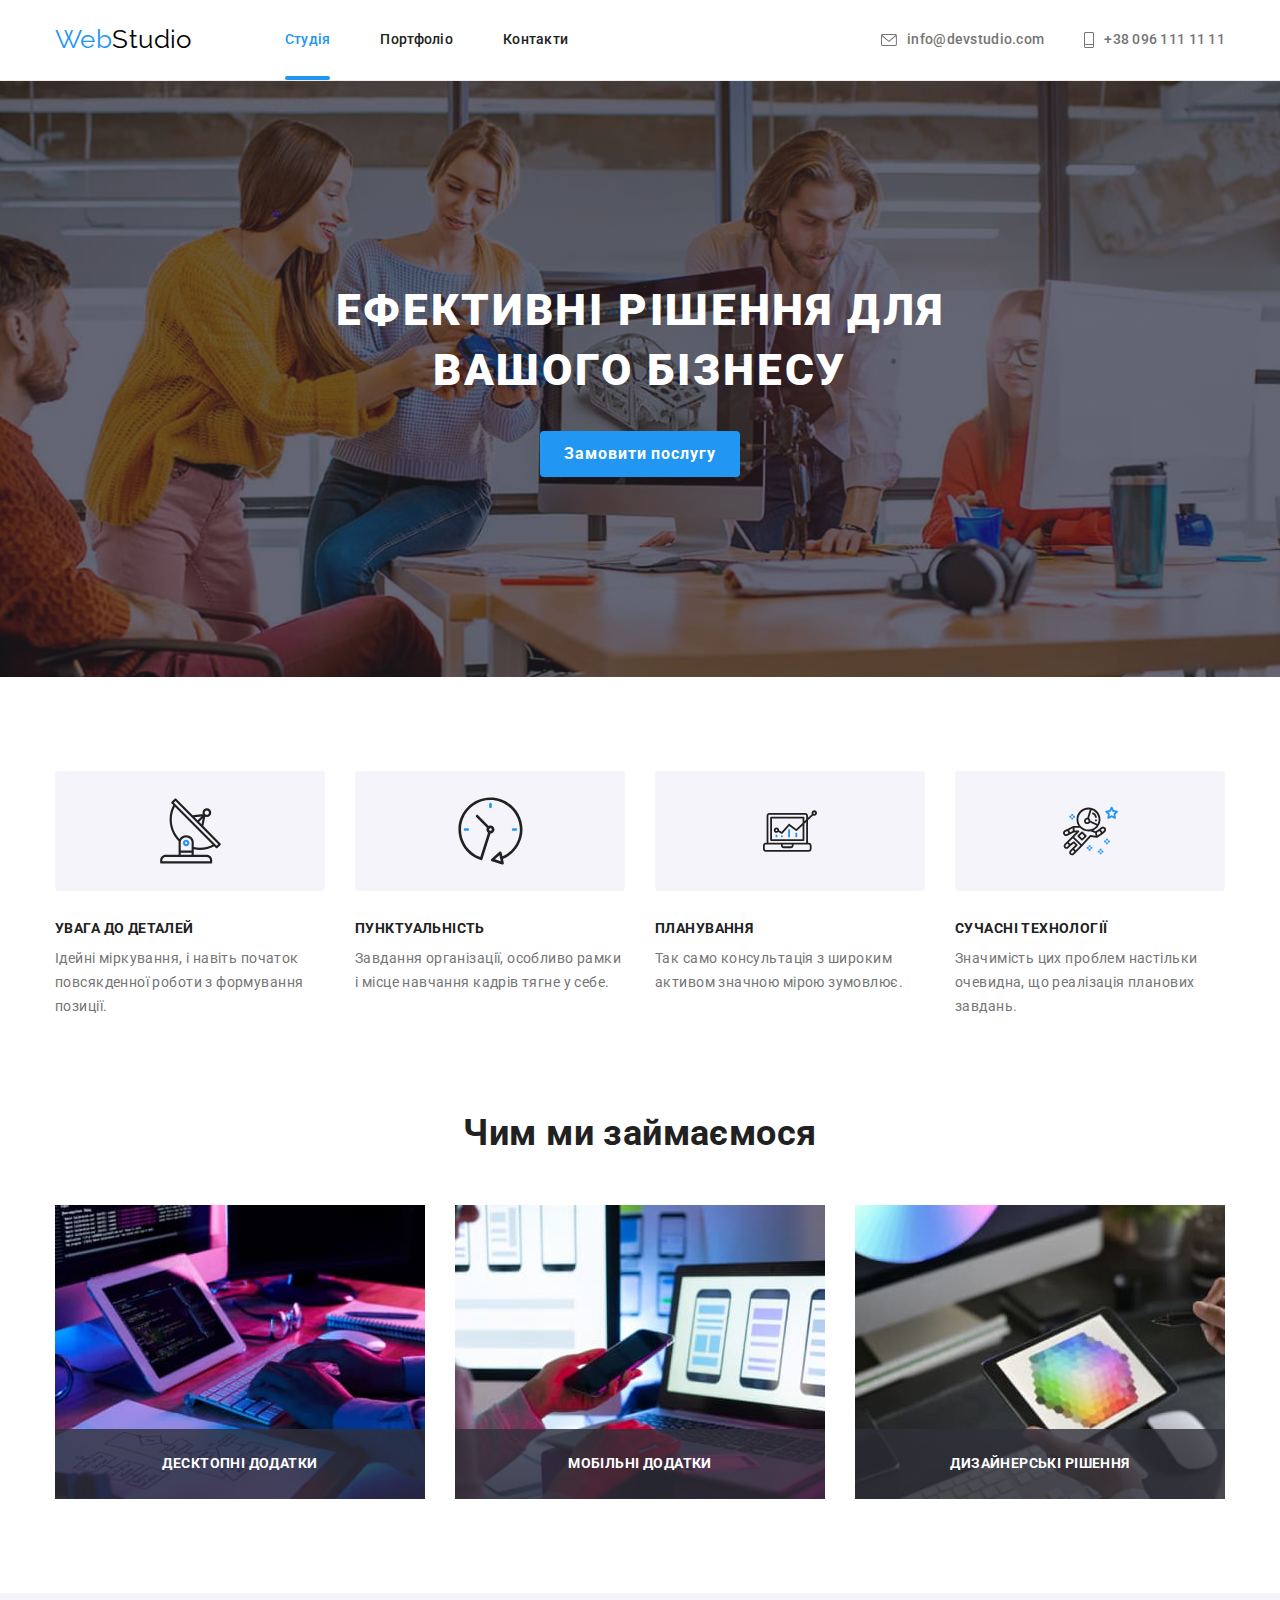
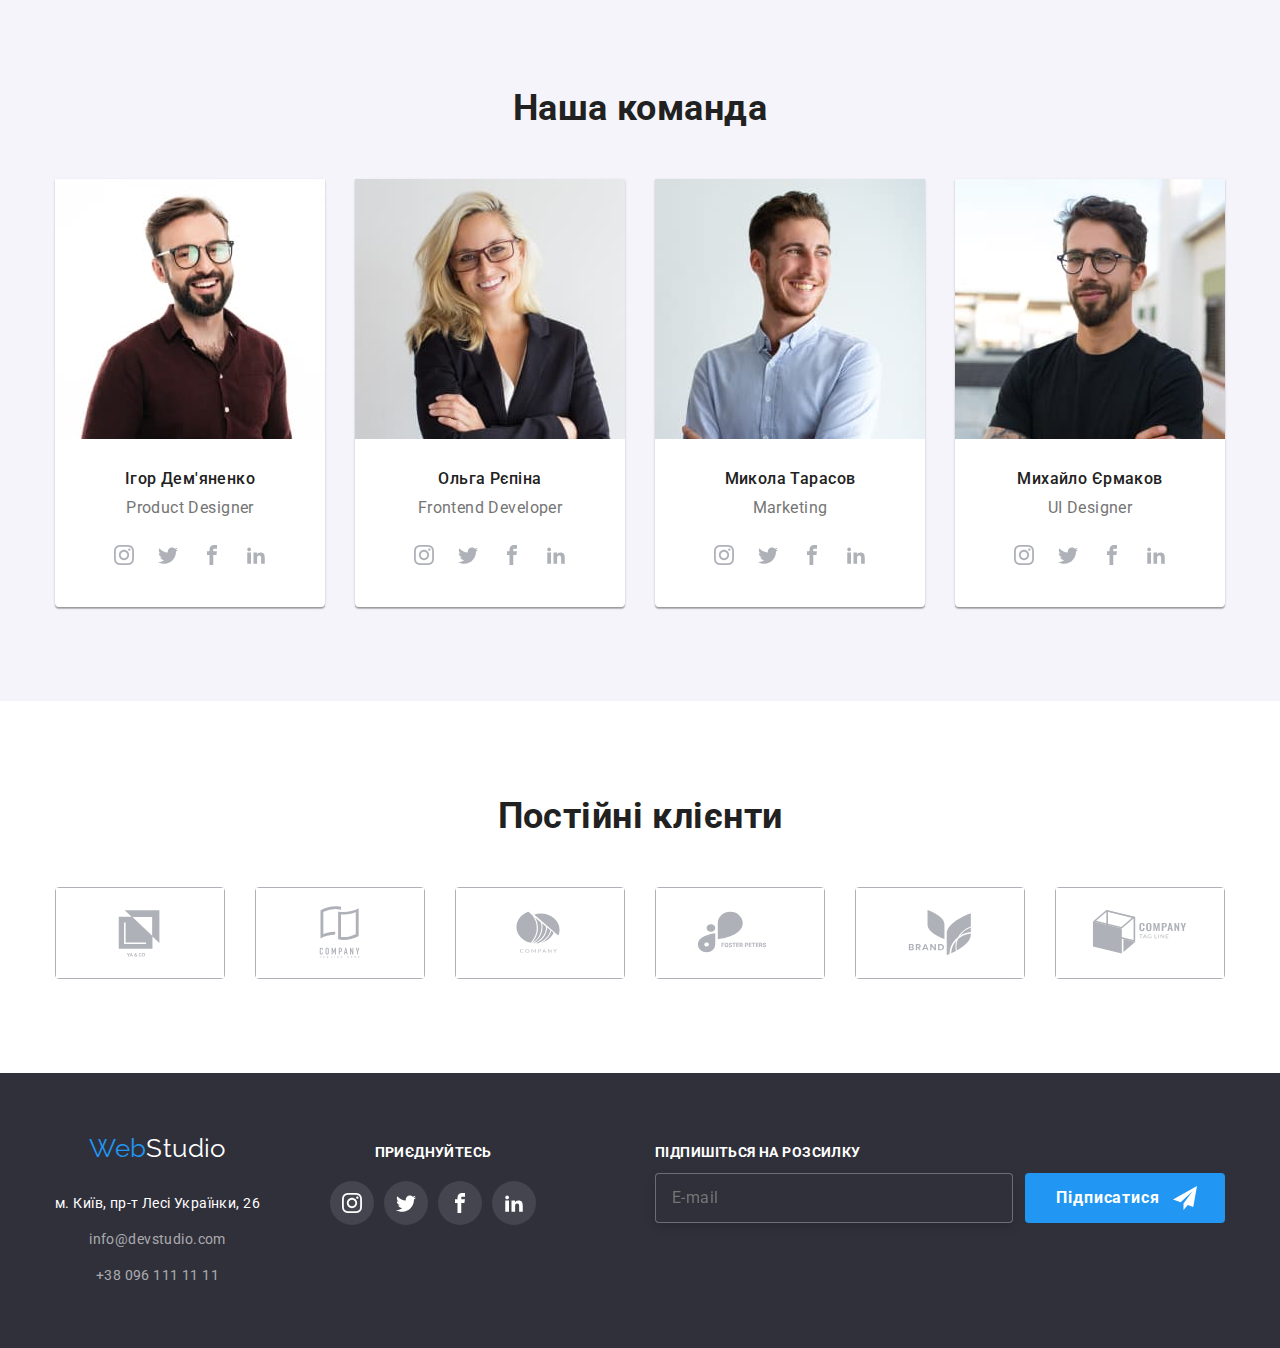
==== index.html @ ad9bf526 "ДЗ 8 без меню мобілки" ====
<!DOCTYPE html>
<html lang="uk">
<head>
    <meta charset="UTF-8">
    <meta http-equiv="X-UA-Compatible" content="IE=edge">
    <meta name="viewport" content="width=device-width, initial-scale=1.0">
    <title>WebStudio</title>
    <link rel="preconnect" href="https://fonts.googleapis.com">
    <link rel="preconnect" href="https://fonts.gstatic.com" crossorigin>
    <link href="https://fonts.googleapis.com/css2?family=Raleway:wght@700&family=Roboto:wght@400;500;700;900&display=swap"
        rel="stylesheet">
    <link rel="stylesheet" href="https://cdnjs.cloudflare.com/ajax/libs/modern-normalize/1.1.0/modern-normalize.min.css">
    
    <link rel="stylesheet" href="./css/main.min.css">
</head>
<body>
     <header class="header">
        <div class="container main-nav">
            <a href="/" class="logo link">Web<span class="logo__header">Studio</span></a>
    
     <nav class="navigation">
    <ul class="navigation__list list">
        <li class="navigation__item"><a href="/" class="navigation__link activ link">Студія</a></li>
        <li class="navigation__item"><a href="./portfolio.html" class="navigation__link link">Портфоліо</a></li>
        <li class="navigation__item"><a href="/" class="navigation__link link">Контакти</a></li>
    </ul>
    </nav>
    <ul class="contacts list">
        <li class="contacts__item">        
            <a href="mailto:info@devstudio.com" class="contacts-mail__link link"><svg width="16" height="12" class="contacts__icons">
                <use href="./images/icomoon/icons.svg#icon-envelope-hover-1"></use>
            </svg>info@devstudio.com</a></li>
        
        <li class="contacts__item">        
            <a href="tel:+380961111111" class="contacts-tel__link link"><svg width="10" height="16" class="contacts__icons">
                <use href="./images/icomoon/icons.svg#icon-Vector-4-1"></use>
            </svg>+38 096 111 11 11</a></li>
    </ul>
        <!-- <button type="button" class="menu-open">M</button> -->
    </div>
    <!-- <div class="mob-menu">
    <div class="container">
        <button type="button" class="mob-menu-close">X</button>
        <nav class="mob-navigation">
            <ul class="mob-navigation__list list">
                <li class="mob-navigation__item"><a href="/" class="mob-navigation__link activ link">Студія</a></li>
                <li class="mob-navigation__item"><a href="./portfolio.html" class="mob-navigation__link link">Портфоліо</a></li>
                <li class="mob-navigation__item"><a href="/" class="mob-navigation__link link">Контакти</a></li>
            </ul>
        </nav>
        <ul class="mob-contacts list">
            <li class="mob-contacts__item">
                <a href="mailto:info@devstudio.com" class="mob-contacts-mail__link link"><svg width="16" height="12"
                        class="mob-contacts__icons">
                        <use href="./images/icomoon/icons.svg#icon-envelope-hover-1"></use>
                    </svg>info@devstudio.com</a>
            </li>
        
            <li class="mob-contacts__item">
                <a href="tel:+380961111111" class="mob-contacts-tel__link link"><svg width="10" height="16" class="mob-contacts__icons">
                        <use href="./images/icomoon/icons.svg#icon-Vector-4-1"></use>
                    </svg>+38 096 111 11 11</a>
            </li>
        </ul>
        <div class="mob-soc-link link">
            <ul class="mob-soc-list list">
                <li class="mob-soc-items">Instagram</li>
                <li class="mob-soc-items">Twitter</li>
                <li class="mob-soc-items">Facebook</li>
                <li class="mob-soc-items">LinkedIn</li>
            </ul>
        </div>
    </div>
    </div> -->
    </div>
 </header> 
    
    
    <main>
        <section class="hero overlay">
           <div class="container">
                <h1 class="hero-title">Ефективні рішення для вашого бізнесу</h1>
                <button type="button"  class="hero-button" data-modal-open>Замовити послугу</button>
            </div>
        </section>

        <section class=" features section">
            <div class="container">
                <ul class="features__list list">
                    <li class="features__item">
                        <div class="features__box"><svg width="65" height="70" class="features__icons">
                                <use href="./images/icomoon/icons.svg#icon-antenna">
                                </use>
                            </svg>
                        </div>
                        <h3 class="features__title">УВАГА ДО ДЕТАЛЕЙ</h3>
                        <p class="features__text">Ідейні міркування, і навіть початок повсякденної роботи з формування позиції.
                        </p>
                    </li>
                    <li class="features__item">
                        <div class="features__box"><svg width="67" height="70" class="features__icons">
                                <use href="./images/icomoon/icons.svg#icon-clock">
                                </use>
                            </svg>
                        </div>
                        <h3 class="features__title">ПУНКТУАЛЬНІСТЬ</h3>
                        <p class="features__text">Завдання організації, особливо рамки і місце навчання кадрів тягне у себе.</p>
                    </li>
                    <li class="features__item">
                        <div class="features__box"><svg width="70" height="54" class="features__icons">
                                <use href="./images/icomoon/icons.svg#icon-diagram">
                                </use>
                            </svg>
                        </div>
                        <h3 class="features__title">ПЛАНУВАННЯ</h3>
                        <p class="features__text">Так само консультація з широким активом значною мірою зумовлює.</p>
                    </li>
                    <li class="features__item">
                        <div class="features__box"><svg width="55" height="60" class="features__icons">
                                <use href="./images/icomoon/icons.svg#icon-astronaut">
                                </use>
                            </svg>
                        </div>
                        <h3 class="features__title">СУЧАСНІ ТЕХНОЛОГІЇ</h3>
                        <p class="features__text">Значимість цих проблем настільки очевидна, що реалізація планових завдань.</p>
                    </li>
                </ul>
            </div>
        </section>
        </section> 
         <section class="work section">
            <div class="container">
            <h2 class="work__title title">Чим ми займаємося</h2>
            <ul class="work__list list">
                <li class="work__item">
                    <div class="work__box"><img class="work__img" src="images/work1img.jpg" alt="Створення сайтів" width="370">
                    <p class="work__label">Десктопні додатки</p>
                    </div>
                </li>
                
                <li class="work__item">
                    <div class="work__box"><img class="work__img" src="images/work2img.jpg" alt="Створення додатків" width="370">
                    <p class="work__label">Мобільні додатки</p>
                    </div>
                </li> 
                
                <li class="work__item">
                    <div class="work__box"><img class="work__img" src="images/work3img.jpg" alt="Дизайн" width="370">
                    <p class="work__label">Дизайнерські рішення</p>
                    </div>
                </li>
            </ul>
            </div>
        </section> 
        <section class="team section">
            <div class="container">
            <h2 class="team__title title">Наша команда</h2>
            <ul class="team__card-list list">
               <li class="team__card">
                   <img class="team__img" src="images/team1.jpg" alt="Ігор Дем'яненко" width="270">
                   <div class="team__card-end">
                   <h3 class="team__title">Ігор Дем'яненко</h3>
                   <p class="team__text">Product Designer</p>
                <ul class="team__soc-list list">
                    <li class="team__soc-items"><a href="#" class="team__soc-link link">
                        <svg width="20" height="20" class="team__soc-icons">
                        <use href="./images/icomoon/icons.svg#icon-instagram"></use>
                    </svg></a></li>
                    <li class="team__soc-items"><a href="#" class="team__soc-link link">
                        <svg width="20" height="20" class="team__soc-icons">
                        <use href="./images/icomoon/icons.svg#icon-twitter"></use>
                    </svg></a></li>
                    <li class="team__soc-items"><a href="#" class="team__soc-link link">
                        <svg width="20" height="20" class="team__soc-icons">
                        <use href="./images/icomoon/icons.svg#icon-facebook"></use>
                    </svg></a></li>
                    <li class="team__soc-items"><a href="#" class="team__soc-link link">
                        <svg width="20" height="20" class="team__soc-icons">
                        <use href="./images/icomoon/icons.svg#icon-linkedin"></use>
                    </svg></a></li>
            </ul>
            </div>
               </li>
               <li class="team__card">
                   <img class="team__img" src="images/team2.jpg" alt="Ольга Рєпіна" width="270">
                <div class="team__card-end">
                   <h3 class="team__title">Ольга Рєпіна</h3>
                <p class="team__text" >Frontend Developer</p>
                <ul class="team__soc-list list">
                    <li class="team__soc-items"><a href="#" class="team__soc-link link">
                        <svg width="20" height="20" class="team__soc-icons">
                        <use href="./images/icomoon/icons.svg#icon-instagram"></use>
                    </svg></a></li>
                    <li class="team__soc-items"><a href="#" class="team__soc-link link">
                        <svg width="20" height="20" class="team__soc-icons">
                        <use href="./images/icomoon/icons.svg#icon-twitter"></use>
                    </svg></a></li>
                    <li class="team__soc-items"><a href="#" class="team__soc-link link">
                        <svg width="20" height="20" class="team__soc-icons">
                        <use href="./images/icomoon/icons.svg#icon-facebook"></use>
                    </svg></a></li>                       
                    <li class="team__soc-items"><a href="#" class="team__soc-link link">
                        <svg width="20" height="20" class="team__soc-icons">
                        <use href="./images/icomoon/icons.svg#icon-linkedin"></use>
                    </svg></a></li>              
                 </ul>
            </div>
               </li>
               <li class="team__card">
                    <img class="team__img" src="images/team3.jpg" alt="Микола Тарасов" width="270">
                    <div class="team__card-end">  
                    <h3 class="team__title">Микола Тарасов</h3>
                    <p class="team__text">Marketing</p>
                    <ul class="team__soc-list list">
                        <li class="team__soc-items"><a href="#" class="team__soc-link link">
                            <svg width="20" height="20" class="team__soc-icons">
                            <use href="./images/icomoon/icons.svg#icon-instagram"></use>
                        </svg></a></li>
                        <li class="team__soc-items"><a href="#" class="team__soc-link link">
                            <svg width="20" height="20" class="team__soc-icons">
                            <use href="./images/icomoon/icons.svg#icon-twitter"></use>
                        </svg></a></li>
                        <li class="team__soc-items"><a href="#" class="team__soc-link link">
                            <svg width="20" height="20" class="team__soc-icons">
                            <use href="./images/icomoon/icons.svg#icon-facebook"></use>
                        </svg></a></li>
                        <li class="team__soc-items"><a href="#" class="team__soc-link link">
                            <svg width="20" height="20" class="team__soc-icons">
                            <use href="./images/icomoon/icons.svg#icon-linkedin"></use>
                        </svg></a></li>
                     </ul>
                    </div>
                </li>
                <li class="team__card">
                    <img class="team__img" src="images/team4.jpg" alt="Михайло Єрмаков" width="270">
                    <div class="team__card-end">
                    <h3 class="team__title">Михайло Єрмаков</h3>
                    <p class="team__text">UI Designer</p>
                    <ul class="team__soc-list list">
                        <li class="team__soc-items"><a href="#" class="team__soc-link link">
                            <svg width="20" height="20" class="team__soc-icons">
                            <use href="./images/icomoon/icons.svg#icon-instagram"></use>
                        </svg></a></li>
                        <li class="team__soc-items"><a href="#" class="team__soc-link link">
                            <svg width="20" height="20" class="team__soc-icons">
                            <use href="./images/icomoon/icons.svg#icon-twitter"></use>
                        </svg></a></li>
                        <li class="team__soc-items"><a href="#" class="team__soc-link link">
                            <svg width="20" height="20" class="team__soc-icons">
                            <use href="./images/icomoon/icons.svg#icon-facebook"></use>
                        </svg></a></li>
                        <li class="team__soc-items"><a href="#" class="team__soc-link link">
                            <svg width="20" height="20" class="team__soc-icons">
                            <use href="./images/icomoon/icons.svg#icon-linkedin"></use>
                        </svg></a></li>
                     </ul>
                    </div>
                </li>
            </ul>
            </div>
        </section> 
        <section class="clients section">
            <div class="container">
            <h2 class="clients__title title">Постійні клієнти</h2>
            <ul class="clients__list">
                <li class="clients__items"><a href="#" class="clients__link"><svg width="106" height="60" class="clients-icons">
                    <use href="./images/icomoon/icons.svg#icon-Logo-1"></use>
                </svg></a></li>
                <li class="clients__items"><a href="#" class="clients__link"><svg width="106" height="60" class="clients-icons">
                    <use href="./images/icomoon/icons.svg#icon-Logo-2"></use>
                </svg></a></li>
                <li class="clients__items"><a href="#" class="clients__link"><svg width="106" height="60" class="clients-icons">
                    <use href="./images/icomoon/icons.svg#icon-Logo-3"></use>
                </svg></a></li>
                <li class="clients__items"><a href="#" class="clients__link"><svg width="106" height="60" class="clients-icons">
                    <use href="./images/icomoon/icons.svg#icon-Logo-4"></use>
                </svg></a></li>
                <li class="clients__items"><a href="#" class="clients__link"><svg width="106" height="60" class="clients-icons">
                    <use href="./images/icomoon/icons.svg#icon-Logo-5"></use>
                </svg></a></li>
                <li class="clients__items"><a href="#" class="clients__link"><svg width="106" height="60" class="clients-icons">
                    <use href="./images/icomoon/icons.svg#icon-Logo-6"></use>
                </svg></a></li>
            </ul>
            </div>
        </section>
    </main>
    
    

    <footer class="footer">
    <div class="container">
        <div class="footer-tab-box">
            <div class="footer-logo-box">
        <a href="/" class="logo footer link">Web<span class="logo__footer">Studio</span></a>
        <address>
         <ul class="footer-contact__list list">
           <li class="footer-contact__item"><a href="https://www.google.com/maps/d/viewer?mid=10uSM3H-mIU3GznYo2szRIEphczw&hl=en_US&ll=50.42732700000001%2C30.538092&z=17" class="footer__adress link">м. Київ, пр-т Лесі Українки, 26</a></li>
           <li class="footer-contact__item"><a href="mailto:info@devstudio.com" class="footer__mailto link">info@devstudio.com</a></li>
           <li class="footer-contact__item"><a href="tel:+380961111111" class="footer__tel link">+38 096 111 11 11</a></li>
         </ul>
        </address>
            </div>
             <div class="footer-soc-box">
            <p class="footer-soc__text">приєднуйтесь</p>
            <ul class="footer-soc__list list">
                <li class="footer-soc__items">
                    <a href="#" class="footer-soc__link link">
                        <svg width="20" height="20" class="footer-soc__icons">
                            <use href="./images/icomoon/icons.svg#icon-instagram"></use>
                        </svg>
                    </a>
                </li>
                <li class="footer-soc__items">
                    <a href="#" class="footer-soc__link link">
                        <svg width="20" height="20" class="footer-soc__icons">
                            <use href="./images/icomoon/icons.svg#icon-twitter"></use>
                        </svg>
                    </a>
                </li>
                <li class="footer-soc__items">
                    <a href="#" class="footer-soc__link link">
                        <svg width="20" height="20" class="footer-soc__icons">
                            <use href="./images/icomoon/icons.svg#icon-facebook"></use>
                        </svg>
                    </a>
                </li>
                <li class="footer-soc__items">
                    <a href="#" class="footer-soc__link link">
                        <svg width="20" height="20" class="footer-soc__icons">
                            <use href="./images/icomoon/icons.svg#icon-linkedin"></use>
                        </svg>
                    </a>
                </li>
            </ul>
            </div>
         </div>


            <div class="footer-form-box">
                <p class="footer-form__text">Підпишіться на розсилку</p>
                <form action="footer-form" class="footer-form">
                    <div class="footer-form__sub">
                        <input type="email" class="footer-form__input" id="footer-mail" placeholder="E-mail">
                    </div>
                    <div class="footer-button">
                        <button type="submit" class="footer-btn">Підписатися
                            <svg width="24" height="24" class="footer-icons-btn">
                            <use href="./images/icomoon/icons.svg#icon-icon-send"></use>
                        </svg></button>
                    </div>
                </form> 
            </div>
        </div>
    </footer> 



    <div class="backdrop is-hidden" data-modal>
        <div class="container">
        <div class="modal">
            <form action="form-modal">
                <p class="text-form">Залиште свої дані, ми вам передзвонимо</p>
                <div class="form-field">
                    <label for="name" class="form-label"> Ім'я</label>
               <div class="form-icons"><input type="text" class="form-input" name="name" id="name" required>
                <svg  width="18" height="18" class="name-icons">
                    <use href="./images/icomoon/icons.svg#icon-person-black"></use>
                </svg>
                
                </div> 
                </div>
               
                <div class="form-field">
                    <label for="tell" class="form-label">Телефон</label>
                    <div class="form-icons"><input type="tel" class="form-input" name="tell" id="tell" required>
                        <svg  width="18" height="18" class="name-icons">
                            <use href="./images/icomoon/icons.svg#icon-phone-black"></use>
                        </svg>
                </div>
                </div>
                
                <div class="form-field">
                    <label for="mail" class="form-label">Пошта</label>
                    <div class="form-icons"><input type="email" class="form-input" name="mail" id="mail" required>
                        <svg  width="18" height="18" class="name-icons">
                            <use href="./images/icomoon/icons.svg#icon-email-black"></use>
                        </svg>
                
                </div>
                </div>

                <div class="form-field coment"><label for="coment" class="form-label">Коментар</label>
                    <textarea name="coment" class="text-coment" id="coment" placeholder="Введіть текст"></textarea>
                </div>
                

                <div class="group">
                    <input type="checkbox"  name="mailing"  id="mailing" class="input-group visually-hidden">
                    
                    <label for="mailing" class="group-label"><span class="check-group">
                        <svg width="11" height="8" class="check-group-icons">
                            <use href="./images/icomoon/icons.svg#icon-Vector"></use>
                        </svg>
                    </span>Погоджуюся з розсилкою та приймаю
                    <a href="/" class="group-link">Умови договору</a></label>
                 </div> 
                 <div class="btn-form-box"><button class="btn-form" type="submit">Відправити</button>
                 </div> 
                
                
                
            </form>
            <button class="btn-modal" data-modal-close>

                <svg width="18" height="18" class="hero-icons">
                    <use href="./images/icomoon/icons.svg#icon-close-black">
                    </use>
                </svg>
            </button>
        </div>
        </div>
    </div>
    <script src="./js/modal.js"></script>
</body>
</html>
---- css/main.min.css ----
html{box-sizing:border-box}*,*::before *::after{box-sizing:inherit}.link{text-decoration:none;color:var(--title-text-color);font-style:normal;transition:250ms cubic-bezier(0.4, 0, 0.2, 1)}.list{padding:0px;margin:0px;list-style:none}.list .link:hover,.list .link:focus{color:var(--accent-color)}:root{--primary-text-color: #757575;--title-text-color:#212121;--accent-color:#2196F3;--primary-bg-color:#FFFFFF;--logo-color:#000000;--secondary-bg-color:#2F303A}body{font-family:"Roboto",sans-serif;font-size:14px;letter-spacing:.03em;background-color:var(--primary-bg-color);color:var(--title-text-color)}.container{margin:0 auto;padding-left:15px;padding-right:15px;width:100%}@media screen and (min-width: 480px){.container{width:480px}}@media screen and (min-width: 768px){.container{width:768px}}@media screen and (min-width: 1200px){.container{width:1200px}}.logo,.logo__header{padding-top:24px;padding-bottom:25px}.logo{font-family:"Raleway";font-size:26px;line-height:1.19;color:var(--accent-color)}.logo:hover,.logo:focus{color:var(--accent-color)}.logo__header{color:var(--logo-color)}.header{border-bottom-width:1px;border-bottom-style:solid;border-bottom-color:#ececec}.main-nav{display:flex;align-items:center}.navigation__list{font-weight:500;display:flex;margin-left:88px}@media screen and (min-width: 1200px){.navigation__list{margin-left:93px}}.activ,.navigation__link,.contacts__link{display:block;align-items:center}@media screen and (min-width: 1200px){.activ,.navigation__link,.contacts__link{padding-top:32px;padding-bottom:32px}}.navigation__list .navigation__item:not(:last-child){margin-right:50px}.activ{position:relative;color:var(--accent-color)}.activ.link::after{content:"";position:absolute;left:0;bottom:-32px;width:100%;height:4px;background:var(--accent-color);border-radius:2px}@media screen and (min-width: 1200px){.activ.link::after{bottom:0px}}.activ.link{text-decoration:none;font-size:14px;line-height:1.14;letter-spacing:.02em;color:var(--accent-color);background-color:var(--primary-bg-color)}.navigation .link{font-weight:500;font-size:14px;line-height:1.14;letter-spacing:.02em}.navigation{display:none}@media screen and (min-width: 768px){.navigation{display:flex}}.contacts{display:none;font-weight:500}@media screen and (min-width: 768px){.contacts{display:block;margin-left:68px;margin-right:0px}}@media screen and (min-width: 1200px){.contacts{display:flex;margin-left:auto}}.contacts .contacts__item:not(:last-child){margin-right:40px}.navigation__item{display:flex;align-items:center}.contacts__icons{fill:currentColor;margin-right:10px}.contacts-mail__link,.contacts-tel__link{display:flex;align-items:center;font-weight:500;line-height:1.14;letter-spacing:.02em;color:var(--primary-text-color)}.contacts-mail__link:hover,.contacts-mail__linkk:focus,.contacts-tel__link:hover,.contacts-tel__linkk:focus{fill:var(--accent-color)}.contacts-mail__link{margin-bottom:10px;margin-right:0px}@media screen and (min-width: 1200px){.contacts-mail__link{margin-bottom:0px}}.menu-open{margin-left:auto}.hero{padding:118px 0px;text-align:center;background:var(--secondary-bg-color)}@media screen and (min-width: 1200px){.hero{padding:200px 0px}}.overlay{width:100%;margin-right:auto;margin-left:auto;background-image:linear-gradient(to right, rgba(47, 48, 58, 0.4), rgba(47, 48, 58, 0.4)),url(../images/hero-img-mob1x.jpg);background-repeat:no-repeat;background-position:center;background-size:cover}@media screen and (min-width: 1200px){.overlay{max-width:1600px}}@media(-webkit-min-device-pixel-ratio: 2), (min-resolution: 2dppx){.overlay{background-image:linear-gradient(to right, rgba(47, 48, 58, 0.4), rgba(47, 48, 58, 0.4)),url(../images/hero-img-mob2x.jpg)}}@media screen and (min-width: 768px){.overlay{background-image:linear-gradient(to right, rgba(47, 48, 58, 0.4), rgba(47, 48, 58, 0.4)),url(../images/hero-img-tab1x.jpg)}}@media screen and (min-width: 768px)and (-webkit-min-device-pixel-ratio: 2), screen and (min-width: 768px)and (min-resolution: 2dppx){.overlay{background-image:linear-gradient(to right, rgba(47, 48, 58, 0.4), rgba(47, 48, 58, 0.4)),url(../images/hero-img-tab2x.jpg)}}@media screen and (min-width: 1200px){.overlay{background-image:linear-gradient(to right, rgba(47, 48, 58, 0.4), rgba(47, 48, 58, 0.4)),url(../images/hero-img-desktop1x.jpg)}}@media screen and (min-width: 1200px)and (-webkit-min-device-pixel-ratio: 2), screen and (min-width: 1200px)and (min-resolution: 2dppx){.overlay{background-image:linear-gradient(to right, rgba(47, 48, 58, 0.4), rgba(47, 48, 58, 0.4)),url(../images/hero-img-desktop2x.jpg)}}.hero-title{margin-top:0px;margin-bottom:30px;max-width:360px;margin-right:auto;margin-left:auto;font-weight:900;font-size:26px;line-height:1.62;letter-spacing:.06em;text-transform:uppercase;color:var(--primary-bg-color)}@media screen and (min-width: 1200px){.hero-title{max-width:696px;font-size:44px;line-height:1.36}}.hero-button{margin-top:0px;border-radius:4px;padding:8px 22px;display:inline-block;min-width:200px;cursor:pointer;font-family:inherit;font-weight:700;font-size:16px;line-height:1.88;align-items:center;text-align:center;letter-spacing:.06em;background:var(--accent-color);color:var(--primary-bg-color);border:none;transition:250ms cubic-bezier(0.4, 0, 0.2, 1)}.hero-button:hover,.hero-button:focus{color:var(--accent-color);background-color:var(--primary-bg-color)}@media screen and (max-width: 479px){.features__list{width:100%}}@media screen and (min-width: 768px){.features__list{display:flex;flex-wrap:wrap}}@media screen and (min-width: 1200px){.features__list{flex-wrap:nowrap}}.features__item{margin-bottom:30px}@media screen and (min-width: 768px){.features__item{width:calc((100% - 60px)/2);margin:15px}}@media screen and (min-width: 1200px){.features__item{margin:0}}@media screen and (min-width: 1200px){.features__item:not(:last-child){margin-right:30px}}.features__box{display:flex;align-items:center;justify-content:center;contain:"";margin-bottom:30px;height:120px;background:#f5f4fa;border-radius:4px}.features__title{margin-top:0px;margin-bottom:10px;font-weight:700;font-size:14px;line-height:1.14;text-transform:uppercase;color:var(--title-text-color);text-align:center}@media screen and (min-width: 768px){.features__title{text-align:start}}.features__text{margin-top:0px;margin-bottom:0px;line-height:1.71;color:var(--primary-text-color)}.work.section{padding-top:0px}@media screen and (max-width: 1199px){.work.section{display:none}}.work__list{display:flex;justify-content:center}.work__list .work__item{width:370px}.work__list .work__item:not(:last-child){margin-right:30px}.work__title,.clients__title{margin-top:0px;margin-bottom:50px}.work .title,.team .title,.clients .title{font-weight:700;font-size:36px;line-height:1.17;text-align:center;color:var(--title-text-color)}.work__img{display:block;max-width:100%;height:auto}.work__box{position:relative;overflow:hidden}.work__label{display:flex;align-items:center;justify-content:center;width:370px;height:70px;position:absolute;background:rgba(47,48,58,.8);left:0;bottom:0;margin-top:0;margin-bottom:0;width:100%;font-weight:700;line-height:1.14;text-transform:uppercase;color:var(--primary-bg-color)}.team__title{margin-top:0px;margin-bottom:10px}.team__title.title{margin-top:0px;margin-bottom:50px}.team__text{margin-top:0px;margin-bottom:0px}.team__card-list{width:100%}@media screen and (min-width: 768px){.team__card-list{display:flex;flex-wrap:wrap}}@media screen and (min-width: 1200px){.team__card-list{display:flex;flex-wrap:nowrap;justify-content:center}}@media screen and (min-width: 1200px){.team__card:not(:last-child){margin-right:30px}}.section{padding-top:94px;padding-bottom:94px}.team{margin-top:0px;margin-bottom:0px;background:#f5f4fa}.team__card-end{padding-top:30px;padding-bottom:30px}.team__card{margin-bottom:30px;background:var(--primary-bg-color);box-shadow:0px 1px 3px rgba(0,0,0,.12),0px 1px 1px rgba(0,0,0,.14),0px 2px 1px rgba(0,0,0,.2);border-radius:0px 0px 4px 4px}@media screen and (min-width: 768px){.team__card{width:calc((100% - 60px)/2);margin:15px}}@media screen and (min-width: 1200px){.team__card{margin:0;width:270px}}.team__title{font-weight:500;font-size:16px;line-height:1.19;text-align:center;color:var(--title-text-color)}.team__text{margin-bottom:16px;font-size:16px;line-height:1.19;text-align:center;color:var(--primary-text-color)}.team__img{display:block;margin-top:0px;height:auto;width:100%}@media screen and (min-width: 1200px){.team__img{max-width:100%}}.team__soc-list{display:flex;align-items:center;justify-content:center}.team__soc-items{width:44px;height:44px;background-color:var(--primary-bg-color);border-radius:50%}.team__soc-items :not(:last-child){margin-right:10px}.team__soc-link{width:100%;height:100%;display:flex;align-items:center;justify-content:center;fill:#afb1b8;border-radius:50%}.team__soc-link:hover,.team__soc-link:focus{background:#2196f3;fill:var(--primary-bg-color);border-radius:50%}.clients{background-color:var(--primary-bg-color)}.clients__list{display:flex;flex-wrap:wrap;margin-top:0px;margin-bottom:0px;padding:0px}@media screen and (min-width: 1200px){.clients__list{display:flex;align-items:center;justify-content:center;flex-wrap:nowrap}}.clients__items{display:block;width:calc((100% - 60px)/2);margin:15px;height:92px;border:1px solid #afb1b8;border-radius:4px;transition:250ms cubic-bezier(0.4, 0, 0.2, 1)}.clients__items:hover,.clients__items:focus{border-color:var(--accent-color)}@media screen and (min-width: 768px){.clients__items{width:calc((100% - 90px)/3);margin:15px}}@media screen and (min-width: 1200px){.clients__items{width:170px;margin:0px}}@media screen and (min-width: 1200px){.clients__items:not(:last-child){margin-right:30px}}.clients__link{width:100%;height:100%;display:flex;align-items:center;justify-content:center;fill:#afb1b8;background:var(--primary-bg-color);transition:250ms cubic-bezier(0.4, 0, 0.2, 1)}.clients__link:hover,.clients__link:focus{fill:var(--accent-color)}.footer{padding-top:60px;padding-bottom:60px;background:var(--secondary-bg-color)}.footer.link{display:block;margin-bottom:28px;padding-top:0px;padding-bottom:0px}@media screen and (min-width: 768px){.footer-tab-box{display:flex;align-items:baseline;justify-content:space-around;margin-bottom:60px}}@media screen and (min-width: 1200px){.footer-tab-box{margin-bottom:0px}}.footer-logo-box{text-align:center}.logo__footer{margin-top:0px;margin-bottom:28px;color:var(--primary-bg-color)}.footer-contact__list .footer-contact__item:not(:last-child){margin-bottom:12px}.footer__adress{margin-top:0px;line-height:1.71;color:var(--primary-bg-color)}.footer__mailto,.footer__tel{margin-top:0px;line-height:1.71;color:rgba(255,255,255,.6)}@media screen and (min-width: 1200px){.footer .container{display:flex;align-items:baseline}}.footer-soc-box{display:flex;flex-direction:column;padding-top:60px;padding-bottom:60px;align-items:center}@media screen and (min-width: 768px){.footer-soc-box{padding-top:0px;padding-bottom:0px}}@media screen and (min-width: 1200px){.footer-soc-box{margin-left:70px}}.footer-soc__text{font-weight:700;line-height:1.14;text-transform:uppercase;color:var(--primary-bg-color);margin-top:0px;margin-bottom:20px}.footer-soc__list{display:flex;align-items:center}.footer-soc__items{width:44px;height:44px;background-color:rgba(255,255,255,.1);border-radius:50%;transition:250ms cubic-bezier(0.4, 0, 0.2, 1)}.footer-soc__items:not(:last-child){margin-right:10px}.footer-soc__items:hover,.footer-soc__items:focus{background-color:var(--accent-color);border-radius:50%}.footer-soc__link.link{width:100%;height:100%;display:flex;align-items:center;justify-content:center;fill:var(--primary-bg-color)}@media screen and (min-width: 768px){.footer-form-box{margin-left:auto;margin-right:auto}}@media screen and (min-width: 1200px){.footer-form-box{margin-left:auto;margin-right:0px}}.footer-form{display:flex;flex-wrap:wrap;align-items:center}@media screen and (min-width: 1200px){.footer-form{flex-wrap:nowrap;align-items:baseline}}.footer-form__text{font-weight:700;font-size:14px;line-height:1.14px;text-transform:uppercase;color:var(--primary-bg-color);margin-top:0px;margin-bottom:20px;text-align:center}@media screen and (min-width: 1200px){.footer-form__text{text-align:start}}.footer-form__input{margin-bottom:20px;width:100%;height:50px;border:1px solid rgba(255,255,255,.3);filter:drop-shadow(0px 4px 4px rgba(0, 0, 0, 0.15));border-radius:4px;outline:none;background-color:var(--secondary-bg-color);font-size:16px;line-height:1.25;display:flex;align-items:center;letter-spacing:.03em;color:rgba(255,255,255,.6);padding-top:15px;padding-right:220px;padding-bottom:15px;padding-left:16px}@media screen and (min-width: 480px){.footer-form__input{width:450px}}@media screen and (min-width: 768px){.footer-form__input{margin-right:159px;margin-left:159px}}@media screen and (min-width: 1200px){.footer-form__input{width:358px;margin-left:auto;margin-right:12px;margin-bottom:0px}}.footer-button{position:relative;margin-right:auto;margin-left:auto}.footer-btn{width:200px;height:50px;background:#2196f3;font-weight:700;font-size:16px;line-height:1.88;letter-spacing:.06em;color:#fff;border-radius:4px;padding:10px 62px 10px 28px;border:rgba(0,0,0,0);cursor:pointer}.footer-icons-btn{position:absolute;top:50%;right:28px;transform:translateY(-50%)}.filter__list{display:flex;justify-content:center;margin-bottom:50px}.filter__list .filter__item:not(:last-child){margin-right:8px}.filter__button{padding:6px 22px;cursor:pointer;font-family:inherit;font-weight:500;font-size:16px;line-height:1.62;text-align:center;background:#f5f4fa;color:var(--title-text-color);border:0em;border-radius:4px;transition:250ms cubic-bezier(0.4, 0, 0.2, 1)}.filter__button:hover,.filter__button:focus{background:var(--accent-color);color:var(--primary-bg-color);box-shadow:0px 3px 1px rgba(0,0,0,.1),0px 1px 2px rgba(0,0,0,.08),0px 2px 2px rgba(0,0,0,.12)}.filter__button.activ{padding:6px 22px;cursor:pointer;font-family:inherit;font-weight:500;font-size:16px;line-height:1.62;color:var(--primary-bg-color);background-color:var(--accent-color)}.projects__list{display:flex;flex-wrap:wrap;justify-content:center;background:var(--primary-bg-color);cursor:pointer}.projects__img{display:block;margin-top:0px;max-width:100%;height:auto}.projects__box{position:relative;overflow:hidden}.overlay__projects{position:absolute;top:0;left:0;width:370px;height:294px;max-width:100%;min-height:100%;background:rgba(33,150,243,.9);transform:translateY(100%);transition:250ms cubic-bezier(0.4, 0, 0.2, 1);font-size:18px;line-height:1.55;color:var(--primary-bg-color);padding:63px 24px;margin-top:0px}.projects__item:hover .overlay__projects{transform:translateY(0%)}.projects__end{padding:20px 24px;border-left:1px solid #eee;border-right:1px solid #eee;border-bottom:1px solid #eee;z-index:2}.projects__title{text-decoration:none;margin-top:0px;margin-bottom:4px;font-weight:700;font-size:18px;line-height:2;letter-spacing:.06em;background:var(--primary-bg-color);color:var(--title-text-color)}.projects__text{text-decoration:none;margin-top:0px;margin-bottom:0px;font-size:16px;line-height:1.88;color:var(--primary-text-color)}.projects__item{display:block;width:370px;margin-right:30px;margin-bottom:30px;background:var(--primary-bg-color)}.projects__item:hover,.projects__item:focus{box-shadow:0px 1px 1px rgba(0,0,0,.12),0px 4px 4px rgba(0,0,0,.06),1px 4px 6px rgba(0,0,0,.16)}.projects__item:nth-child(3n){margin-right:0px}.projects__item:nth-last-child(-n+3){margin-bottom:0px}.backdrop{position:fixed;background:rgba(0,0,0,.2);top:0;left:0;width:100%;height:100%;transition:1500ms cubic-bezier(0.4, 0, 0.2, 1);z-index:2}.modal{display:block;position:absolute;width:100%;align-items:center;top:50%;left:50%;transform:translate(-50%, -50%);background-color:var(--primary-bg-color);padding:40px}@media screen and (min-width: 480px){.modal{width:450px}}@media screen and (min-width: 1200px){.modal{width:528px}}.backdrop.is-hidden{opacity:0;pointer-events:none}.btn-modal{display:flex;align-items:center;position:absolute;padding:0;top:8px;right:8px;cursor:pointer;fill:#000;background:var(--primary-bg-color);border:1px solid rgba(0,0,0,.1);border-radius:50%;transition:250ms cubic-bezier(0.4, 0, 0.2, 1)}.btn-modal:hover,.btn-modal:focus{fill:var(--accent-color)}form{width:100%;margin-left:auto;margin-right:auto}.text-form{margin-top:0px;margin-bottom:12px;font-weight:700;font-size:20px;line-height:30px;text-align:center;color:#212121}@media screen and (min-width: 1200px){.text-form{font-size:20px;line-height:23px}}.form-input:required{border:1px solid rgba(33,33,33,.2);border-radius:4px}.form-input{cursor:pointer;width:100%;height:40px;border:1px solid rgba(33,33,33,.2);border-radius:4px;padding-left:42px;transition:250ms cubic-bezier(0.4, 0, 0.2, 1);outline:none}.form-input .form-input:hover,.form-input .form-input:focus{border:1px solid var(--accent-color)}.form-input:hover+svg,.form-input:focus+svg{fill:var(--accent-color)}.form-field{display:flex;flex-direction:column;text-align:start;margin-top:0;margin-bottom:10px;margin-right:auto}.form-field.coment{margin-bottom:20px}.form-label{font-size:12px;line-height:1.16;letter-spacing:.01em;color:#757575;margin-top:0px;margin-bottom:4px}.text-coment{font-size:14px;line-height:1.14;letter-spacing:.01em;color:rgba(117,117,117,.5);width:100%;height:120px;border:1px solid rgba(33,33,33,.2);border-radius:4px;resize:none;padding:12px 16px;outline:none}@media screen and (min-width: 1200px){.text-coment{font-size:12px;line-height:1.71}}.modal-link{font-size:14px;line-height:1.71px;color:#2196f3}.form-icons{position:relative;width:100%}.name-icons{position:absolute;top:50%;left:12px;transform:translateY(-50%)}.check-group{display:flex;align-items:center;justify-content:center;width:16px;height:15px;margin-right:8px;border-radius:4px;border:2px solid var(--title-text-color)}.check-group svg{fill:rgba(0,0,0,0)}.visually-hidden{position:absolute;opacity:0}.input-group:checked+label>span{border:none;background-color:var(--accent-color)}.input-group:checked+label>span svg{fill:var(--primary-bg-color)}.input-group:checked+label>span svg{fill:var(--primary-bg-color)}.group-label{display:flex;align-items:center;justify-content:center;margin-top:0px;margin-bottom:30px;font-size:12px;line-height:1.14;color:#757575}@media screen and (min-width: 1200px){.group-label{font-size:14px;line-height:1.71}}.group-link{font-size:12px;line-height:1.14;color:var(--accent-color)}@media screen and (min-width: 1200px){.group-link{font-size:14px;line-height:1.71}}.btn-form{width:200px;height:50px;margin-top:0px;margin-bottom:0px;padding:10px 52px;cursor:pointer;font-weight:700;font-size:16px;line-height:1.88;text-align:center;letter-spacing:.06em;color:var(--primary-bg-color);border:none;transition:250ms cubic-bezier(0.4, 0, 0.2, 1);background:#188ce8;box-shadow:0px 4px 4px rgba(0,0,0,.15);border-radius:4px}.btn-form-box{display:flex;align-items:center;justify-content:center}.filter__list{display:flex;justify-content:center;margin-bottom:50px}.filter__list .filter__item:not(:last-child){margin-right:8px}.filter__button{padding:6px 22px;cursor:pointer;font-family:inherit;font-weight:500;font-size:16px;line-height:1.62;text-align:center;background:#f5f4fa;color:var(--title-text-color);border:0em;border-radius:4px;transition:250ms cubic-bezier(0.4, 0, 0.2, 1)}.filter__button:hover,.filter__button:focus{background:var(--accent-color);color:var(--primary-bg-color);box-shadow:0px 3px 1px rgba(0,0,0,.1),0px 1px 2px rgba(0,0,0,.08),0px 2px 2px rgba(0,0,0,.12)}.filter__button.activ{padding:6px 22px;cursor:pointer;font-family:inherit;font-weight:500;font-size:16px;line-height:1.62;color:var(--primary-bg-color);background-color:var(--accent-color)}.projects__list{display:flex;flex-wrap:wrap;justify-content:center;background:var(--primary-bg-color);cursor:pointer}.projects__img{display:block;margin-top:0px;max-width:100%;height:auto}.projects__box{position:relative;overflow:hidden}.overlay__projects{position:absolute;top:0;left:0;width:370px;height:294px;max-width:100%;min-height:100%;background:rgba(33,150,243,.9);transform:translateY(100%);transition:250ms cubic-bezier(0.4, 0, 0.2, 1);font-size:18px;line-height:1.55;color:var(--primary-bg-color);padding:63px 24px;margin-top:0px}.projects__item:hover .overlay__projects{transform:translateY(0%)}.projects__end{padding:20px 24px;border-left:1px solid #eee;border-right:1px solid #eee;border-bottom:1px solid #eee;z-index:2}.projects__title{text-decoration:none;margin-top:0px;margin-bottom:4px;font-weight:700;font-size:18px;line-height:2;letter-spacing:.06em;background:var(--primary-bg-color);color:var(--title-text-color)}.projects__text{text-decoration:none;margin-top:0px;margin-bottom:0px;font-size:16px;line-height:1.88;color:var(--primary-text-color)}.projects__item{display:block;width:370px;margin-right:30px;margin-bottom:30px;background:var(--primary-bg-color)}.projects__item:hover,.projects__item:focus{box-shadow:0px 1px 1px rgba(0,0,0,.12),0px 4px 4px rgba(0,0,0,.06),1px 4px 6px rgba(0,0,0,.16)}.projects__item:nth-child(3n){margin-right:0px}.projects__item:nth-last-child(-n+3){margin-bottom:0px}/*# sourceMappingURL=main.min.css.map */
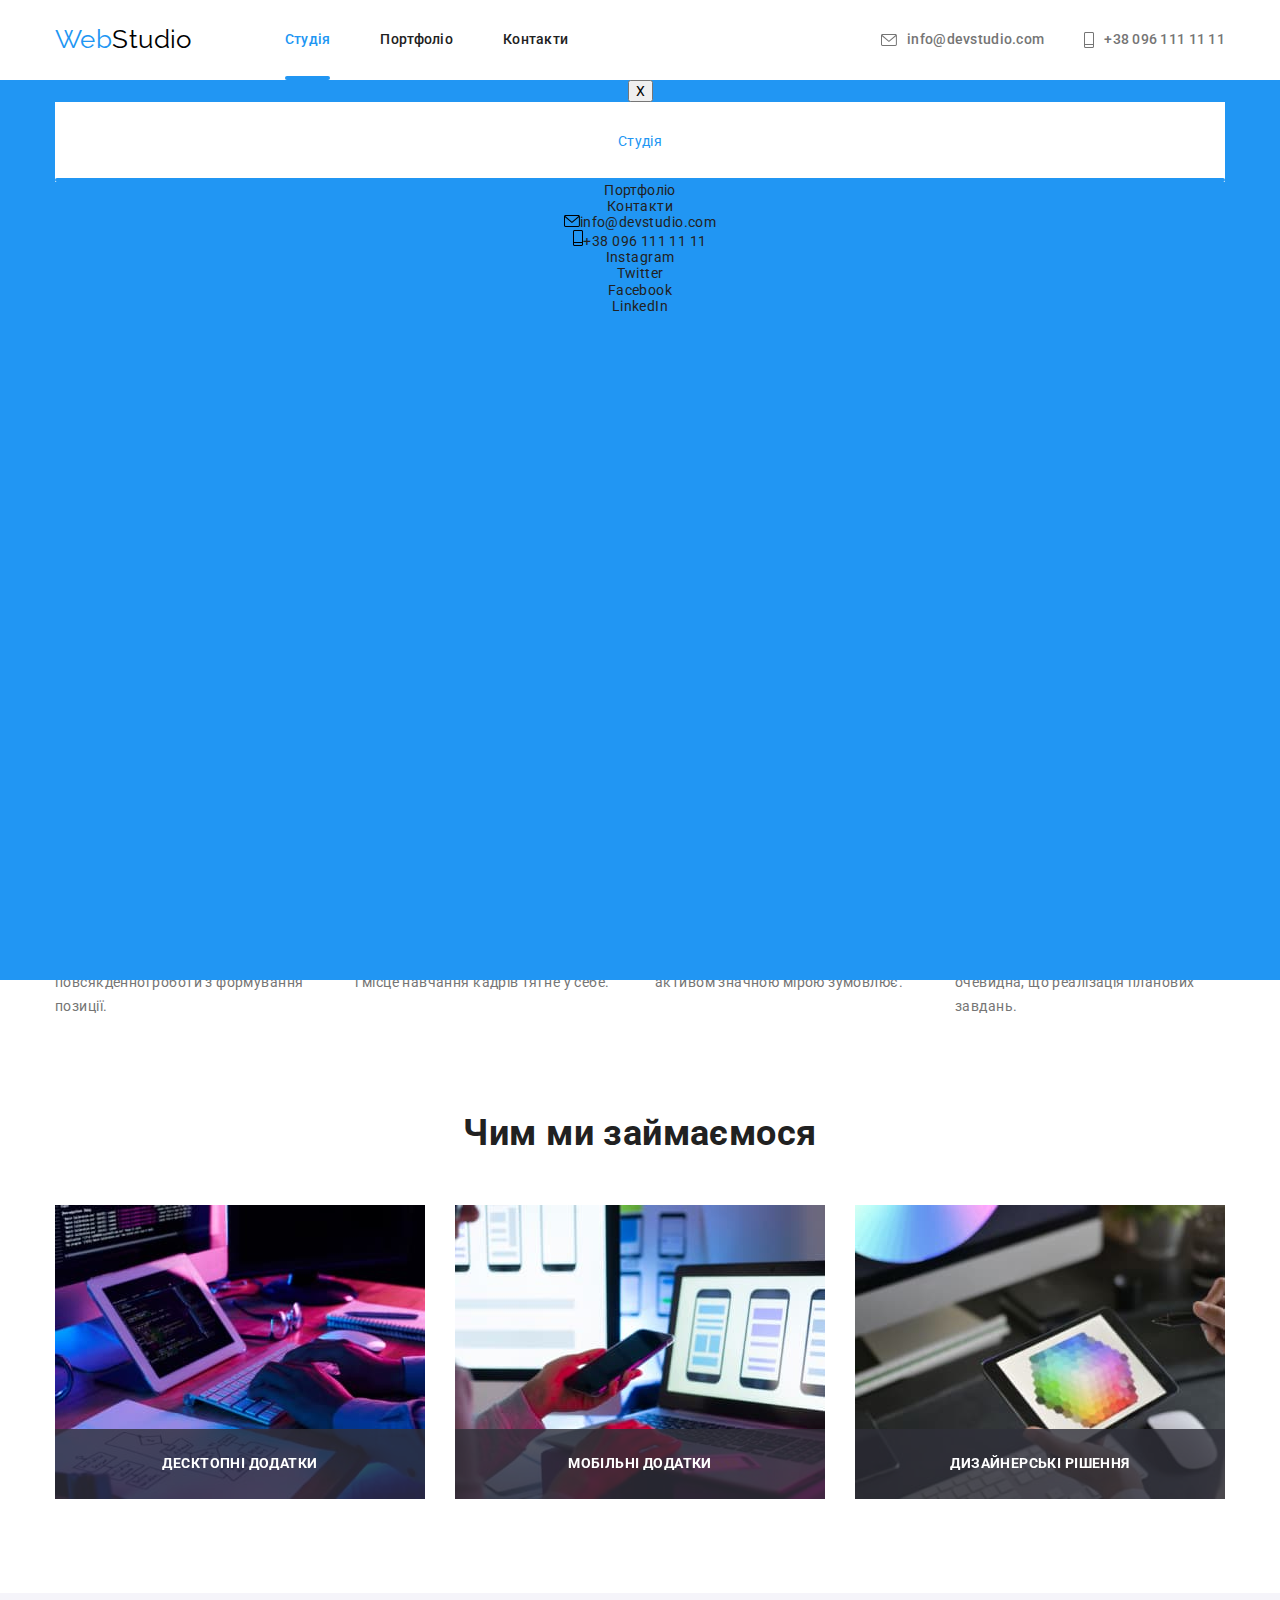
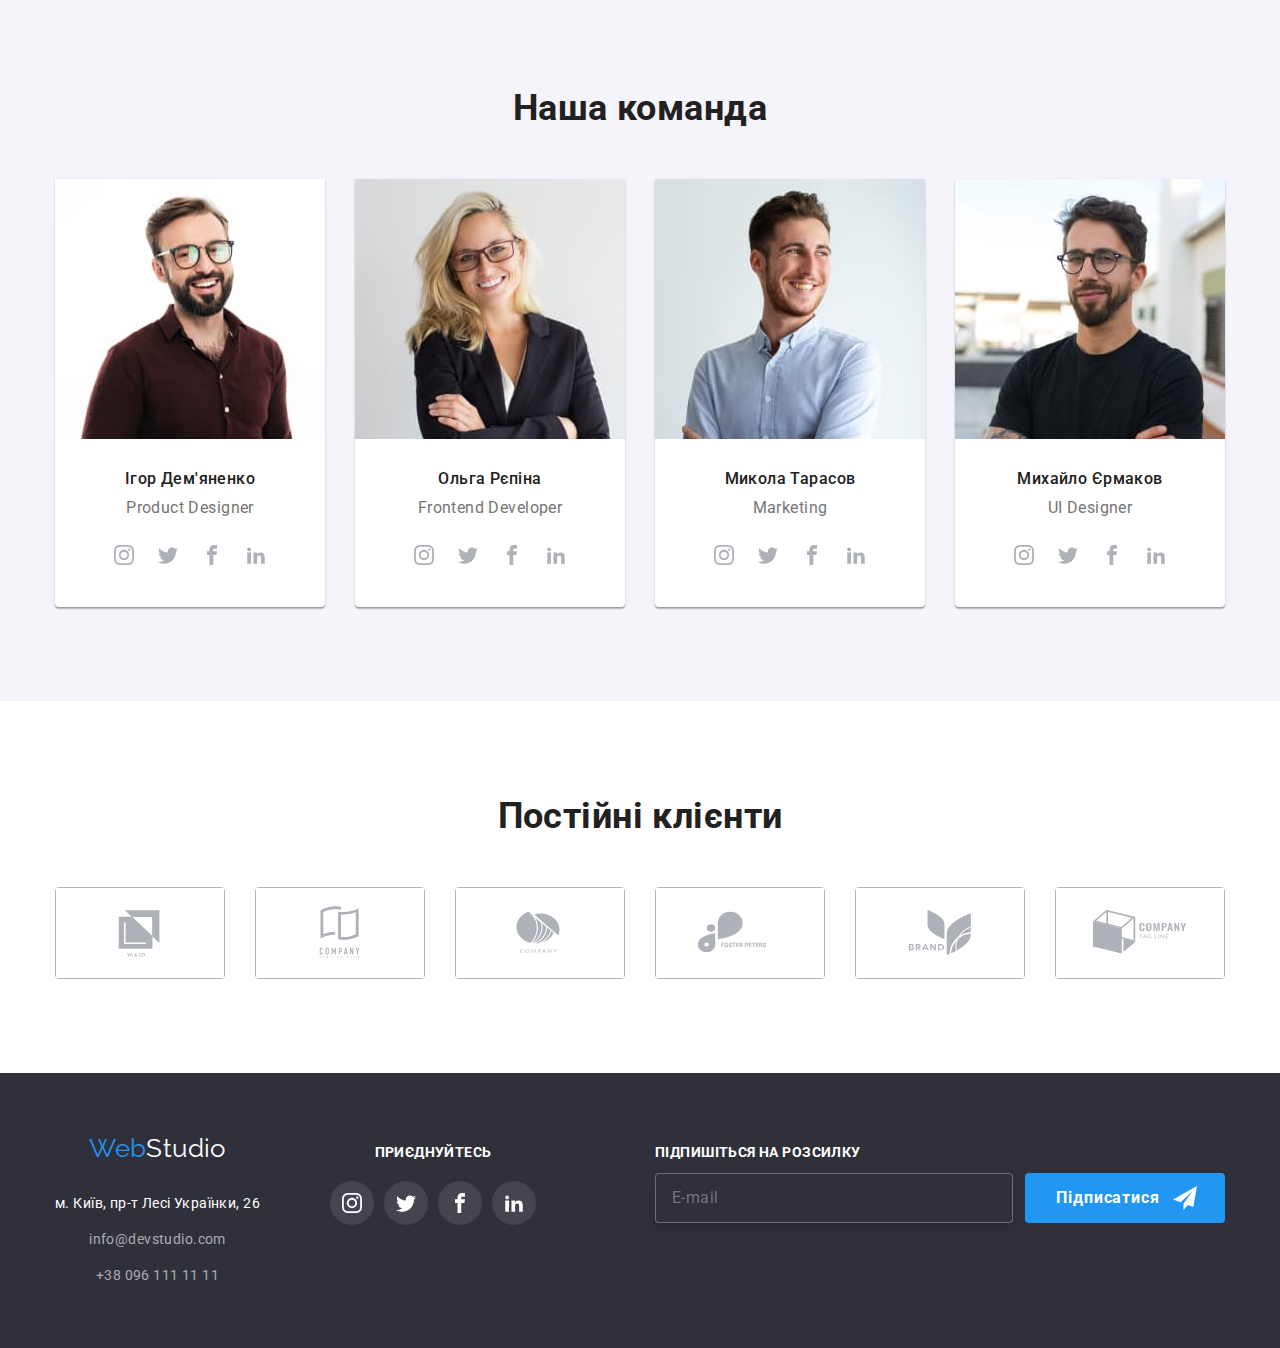
==== commit df642cce: "ДЗ 8 зробив кнопку  та та меню хедера" ====
--- a/index.html
+++ b/index.html
@@ -36,11 +36,19 @@
                 <use href="./images/icomoon/icons.svg#icon-Vector-4-1"></use>
             </svg>+38 096 111 11 11</a></li>
     </ul>
-        <!-- <button type="button" class="menu-open">M</button> -->
+        <button type="button" class="menu-open is-open" 
+        aria-expanded="false"
+        aria-controls="mob-menu" data-menu-button>
+        <svg width="40" height="40" aria-label="Перемикач мобільного меню">
+            <use class="menu-icon" href="./images/icomoon/icons.svg#icon-menu"></use>
+            <use class="cross-icon" href="./images/icomoon/icons.svg#icon-close-black"></use>
+            
+        </svg>
+        </button>
     </div>
-    <!-- <div class="mob-menu">
+    <div class="mob-menu is-open" id="mob-menu" data-menu-open>
     <div class="container">
-        <button type="button" class="mob-menu-close">X</button>
+        <button type="button" class="mob-menu-close" data-menu-close>X</button>
         <nav class="mob-navigation">
             <ul class="mob-navigation__list list">
                 <li class="mob-navigation__item"><a href="/" class="mob-navigation__link activ link">Студія</a></li>
@@ -71,7 +79,6 @@
             </ul>
         </div>
     </div>
-    </div> -->
     </div>
  </header> 
     
@@ -422,5 +429,6 @@
         </div>
     </div>
     <script src="./js/modal.js"></script>
+    <script src="./js/mobile-menu.js"></script>
 </body>
 </html>--- a/css/main.min.css
+++ b/css/main.min.css
@@ -1 +1 @@
-html{box-sizing:border-box}*,*::before *::after{box-sizing:inherit}.link{text-decoration:none;color:var(--title-text-color);font-style:normal;transition:250ms cubic-bezier(0.4, 0, 0.2, 1)}.list{padding:0px;margin:0px;list-style:none}.list .link:hover,.list .link:focus{color:var(--accent-color)}:root{--primary-text-color: #757575;--title-text-color:#212121;--accent-color:#2196F3;--primary-bg-color:#FFFFFF;--logo-color:#000000;--secondary-bg-color:#2F303A}body{font-family:"Roboto",sans-serif;font-size:14px;letter-spacing:.03em;background-color:var(--primary-bg-color);color:var(--title-text-color)}.container{margin:0 auto;padding-left:15px;padding-right:15px;width:100%}@media screen and (min-width: 480px){.container{width:480px}}@media screen and (min-width: 768px){.container{width:768px}}@media screen and (min-width: 1200px){.container{width:1200px}}.logo,.logo__header{padding-top:24px;padding-bottom:25px}.logo{font-family:"Raleway";font-size:26px;line-height:1.19;color:var(--accent-color)}.logo:hover,.logo:focus{color:var(--accent-color)}.logo__header{color:var(--logo-color)}.header{border-bottom-width:1px;border-bottom-style:solid;border-bottom-color:#ececec}.main-nav{display:flex;align-items:center}.navigation__list{font-weight:500;display:flex;margin-left:88px}@media screen and (min-width: 1200px){.navigation__list{margin-left:93px}}.activ,.navigation__link,.contacts__link{display:block;align-items:center}@media screen and (min-width: 1200px){.activ,.navigation__link,.contacts__link{padding-top:32px;padding-bottom:32px}}.navigation__list .navigation__item:not(:last-child){margin-right:50px}.activ{position:relative;color:var(--accent-color)}.activ.link::after{content:"";position:absolute;left:0;bottom:-32px;width:100%;height:4px;background:var(--accent-color);border-radius:2px}@media screen and (min-width: 1200px){.activ.link::after{bottom:0px}}.activ.link{text-decoration:none;font-size:14px;line-height:1.14;letter-spacing:.02em;color:var(--accent-color);background-color:var(--primary-bg-color)}.navigation .link{font-weight:500;font-size:14px;line-height:1.14;letter-spacing:.02em}.navigation{display:none}@media screen and (min-width: 768px){.navigation{display:flex}}.contacts{display:none;font-weight:500}@media screen and (min-width: 768px){.contacts{display:block;margin-left:68px;margin-right:0px}}@media screen and (min-width: 1200px){.contacts{display:flex;margin-left:auto}}.contacts .contacts__item:not(:last-child){margin-right:40px}.navigation__item{display:flex;align-items:center}.contacts__icons{fill:currentColor;margin-right:10px}.contacts-mail__link,.contacts-tel__link{display:flex;align-items:center;font-weight:500;line-height:1.14;letter-spacing:.02em;color:var(--primary-text-color)}.contacts-mail__link:hover,.contacts-mail__linkk:focus,.contacts-tel__link:hover,.contacts-tel__linkk:focus{fill:var(--accent-color)}.contacts-mail__link{margin-bottom:10px;margin-right:0px}@media screen and (min-width: 1200px){.contacts-mail__link{margin-bottom:0px}}.menu-open{margin-left:auto}.hero{padding:118px 0px;text-align:center;background:var(--secondary-bg-color)}@media screen and (min-width: 1200px){.hero{padding:200px 0px}}.overlay{width:100%;margin-right:auto;margin-left:auto;background-image:linear-gradient(to right, rgba(47, 48, 58, 0.4), rgba(47, 48, 58, 0.4)),url(../images/hero-img-mob1x.jpg);background-repeat:no-repeat;background-position:center;background-size:cover}@media screen and (min-width: 1200px){.overlay{max-width:1600px}}@media(-webkit-min-device-pixel-ratio: 2), (min-resolution: 2dppx){.overlay{background-image:linear-gradient(to right, rgba(47, 48, 58, 0.4), rgba(47, 48, 58, 0.4)),url(../images/hero-img-mob2x.jpg)}}@media screen and (min-width: 768px){.overlay{background-image:linear-gradient(to right, rgba(47, 48, 58, 0.4), rgba(47, 48, 58, 0.4)),url(../images/hero-img-tab1x.jpg)}}@media screen and (min-width: 768px)and (-webkit-min-device-pixel-ratio: 2), screen and (min-width: 768px)and (min-resolution: 2dppx){.overlay{background-image:linear-gradient(to right, rgba(47, 48, 58, 0.4), rgba(47, 48, 58, 0.4)),url(../images/hero-img-tab2x.jpg)}}@media screen and (min-width: 1200px){.overlay{background-image:linear-gradient(to right, rgba(47, 48, 58, 0.4), rgba(47, 48, 58, 0.4)),url(../images/hero-img-desktop1x.jpg)}}@media screen and (min-width: 1200px)and (-webkit-min-device-pixel-ratio: 2), screen and (min-width: 1200px)and (min-resolution: 2dppx){.overlay{background-image:linear-gradient(to right, rgba(47, 48, 58, 0.4), rgba(47, 48, 58, 0.4)),url(../images/hero-img-desktop2x.jpg)}}.hero-title{margin-top:0px;margin-bottom:30px;max-width:360px;margin-right:auto;margin-left:auto;font-weight:900;font-size:26px;line-height:1.62;letter-spacing:.06em;text-transform:uppercase;color:var(--primary-bg-color)}@media screen and (min-width: 1200px){.hero-title{max-width:696px;font-size:44px;line-height:1.36}}.hero-button{margin-top:0px;border-radius:4px;padding:8px 22px;display:inline-block;min-width:200px;cursor:pointer;font-family:inherit;font-weight:700;font-size:16px;line-height:1.88;align-items:center;text-align:center;letter-spacing:.06em;background:var(--accent-color);color:var(--primary-bg-color);border:none;transition:250ms cubic-bezier(0.4, 0, 0.2, 1)}.hero-button:hover,.hero-button:focus{color:var(--accent-color);background-color:var(--primary-bg-color)}@media screen and (max-width: 479px){.features__list{width:100%}}@media screen and (min-width: 768px){.features__list{display:flex;flex-wrap:wrap}}@media screen and (min-width: 1200px){.features__list{flex-wrap:nowrap}}.features__item{margin-bottom:30px}@media screen and (min-width: 768px){.features__item{width:calc((100% - 60px)/2);margin:15px}}@media screen and (min-width: 1200px){.features__item{margin:0}}@media screen and (min-width: 1200px){.features__item:not(:last-child){margin-right:30px}}.features__box{display:flex;align-items:center;justify-content:center;contain:"";margin-bottom:30px;height:120px;background:#f5f4fa;border-radius:4px}.features__title{margin-top:0px;margin-bottom:10px;font-weight:700;font-size:14px;line-height:1.14;text-transform:uppercase;color:var(--title-text-color);text-align:center}@media screen and (min-width: 768px){.features__title{text-align:start}}.features__text{margin-top:0px;margin-bottom:0px;line-height:1.71;color:var(--primary-text-color)}.work.section{padding-top:0px}@media screen and (max-width: 1199px){.work.section{display:none}}.work__list{display:flex;justify-content:center}.work__list .work__item{width:370px}.work__list .work__item:not(:last-child){margin-right:30px}.work__title,.clients__title{margin-top:0px;margin-bottom:50px}.work .title,.team .title,.clients .title{font-weight:700;font-size:36px;line-height:1.17;text-align:center;color:var(--title-text-color)}.work__img{display:block;max-width:100%;height:auto}.work__box{position:relative;overflow:hidden}.work__label{display:flex;align-items:center;justify-content:center;width:370px;height:70px;position:absolute;background:rgba(47,48,58,.8);left:0;bottom:0;margin-top:0;margin-bottom:0;width:100%;font-weight:700;line-height:1.14;text-transform:uppercase;color:var(--primary-bg-color)}.team__title{margin-top:0px;margin-bottom:10px}.team__title.title{margin-top:0px;margin-bottom:50px}.team__text{margin-top:0px;margin-bottom:0px}.team__card-list{width:100%}@media screen and (min-width: 768px){.team__card-list{display:flex;flex-wrap:wrap}}@media screen and (min-width: 1200px){.team__card-list{display:flex;flex-wrap:nowrap;justify-content:center}}@media screen and (min-width: 1200px){.team__card:not(:last-child){margin-right:30px}}.section{padding-top:94px;padding-bottom:94px}.team{margin-top:0px;margin-bottom:0px;background:#f5f4fa}.team__card-end{padding-top:30px;padding-bottom:30px}.team__card{margin-bottom:30px;background:var(--primary-bg-color);box-shadow:0px 1px 3px rgba(0,0,0,.12),0px 1px 1px rgba(0,0,0,.14),0px 2px 1px rgba(0,0,0,.2);border-radius:0px 0px 4px 4px}@media screen and (min-width: 768px){.team__card{width:calc((100% - 60px)/2);margin:15px}}@media screen and (min-width: 1200px){.team__card{margin:0;width:270px}}.team__title{font-weight:500;font-size:16px;line-height:1.19;text-align:center;color:var(--title-text-color)}.team__text{margin-bottom:16px;font-size:16px;line-height:1.19;text-align:center;color:var(--primary-text-color)}.team__img{display:block;margin-top:0px;height:auto;width:100%}@media screen and (min-width: 1200px){.team__img{max-width:100%}}.team__soc-list{display:flex;align-items:center;justify-content:center}.team__soc-items{width:44px;height:44px;background-color:var(--primary-bg-color);border-radius:50%}.team__soc-items :not(:last-child){margin-right:10px}.team__soc-link{width:100%;height:100%;display:flex;align-items:center;justify-content:center;fill:#afb1b8;border-radius:50%}.team__soc-link:hover,.team__soc-link:focus{background:#2196f3;fill:var(--primary-bg-color);border-radius:50%}.clients{background-color:var(--primary-bg-color)}.clients__list{display:flex;flex-wrap:wrap;margin-top:0px;margin-bottom:0px;padding:0px}@media screen and (min-width: 1200px){.clients__list{display:flex;align-items:center;justify-content:center;flex-wrap:nowrap}}.clients__items{display:block;width:calc((100% - 60px)/2);margin:15px;height:92px;border:1px solid #afb1b8;border-radius:4px;transition:250ms cubic-bezier(0.4, 0, 0.2, 1)}.clients__items:hover,.clients__items:focus{border-color:var(--accent-color)}@media screen and (min-width: 768px){.clients__items{width:calc((100% - 90px)/3);margin:15px}}@media screen and (min-width: 1200px){.clients__items{width:170px;margin:0px}}@media screen and (min-width: 1200px){.clients__items:not(:last-child){margin-right:30px}}.clients__link{width:100%;height:100%;display:flex;align-items:center;justify-content:center;fill:#afb1b8;background:var(--primary-bg-color);transition:250ms cubic-bezier(0.4, 0, 0.2, 1)}.clients__link:hover,.clients__link:focus{fill:var(--accent-color)}.footer{padding-top:60px;padding-bottom:60px;background:var(--secondary-bg-color)}.footer.link{display:block;margin-bottom:28px;padding-top:0px;padding-bottom:0px}@media screen and (min-width: 768px){.footer-tab-box{display:flex;align-items:baseline;justify-content:space-around;margin-bottom:60px}}@media screen and (min-width: 1200px){.footer-tab-box{margin-bottom:0px}}.footer-logo-box{text-align:center}.logo__footer{margin-top:0px;margin-bottom:28px;color:var(--primary-bg-color)}.footer-contact__list .footer-contact__item:not(:last-child){margin-bottom:12px}.footer__adress{margin-top:0px;line-height:1.71;color:var(--primary-bg-color)}.footer__mailto,.footer__tel{margin-top:0px;line-height:1.71;color:rgba(255,255,255,.6)}@media screen and (min-width: 1200px){.footer .container{display:flex;align-items:baseline}}.footer-soc-box{display:flex;flex-direction:column;padding-top:60px;padding-bottom:60px;align-items:center}@media screen and (min-width: 768px){.footer-soc-box{padding-top:0px;padding-bottom:0px}}@media screen and (min-width: 1200px){.footer-soc-box{margin-left:70px}}.footer-soc__text{font-weight:700;line-height:1.14;text-transform:uppercase;color:var(--primary-bg-color);margin-top:0px;margin-bottom:20px}.footer-soc__list{display:flex;align-items:center}.footer-soc__items{width:44px;height:44px;background-color:rgba(255,255,255,.1);border-radius:50%;transition:250ms cubic-bezier(0.4, 0, 0.2, 1)}.footer-soc__items:not(:last-child){margin-right:10px}.footer-soc__items:hover,.footer-soc__items:focus{background-color:var(--accent-color);border-radius:50%}.footer-soc__link.link{width:100%;height:100%;display:flex;align-items:center;justify-content:center;fill:var(--primary-bg-color)}@media screen and (min-width: 768px){.footer-form-box{margin-left:auto;margin-right:auto}}@media screen and (min-width: 1200px){.footer-form-box{margin-left:auto;margin-right:0px}}.footer-form{display:flex;flex-wrap:wrap;align-items:center}@media screen and (min-width: 1200px){.footer-form{flex-wrap:nowrap;align-items:baseline}}.footer-form__text{font-weight:700;font-size:14px;line-height:1.14px;text-transform:uppercase;color:var(--primary-bg-color);margin-top:0px;margin-bottom:20px;text-align:center}@media screen and (min-width: 1200px){.footer-form__text{text-align:start}}.footer-form__input{margin-bottom:20px;width:100%;height:50px;border:1px solid rgba(255,255,255,.3);filter:drop-shadow(0px 4px 4px rgba(0, 0, 0, 0.15));border-radius:4px;outline:none;background-color:var(--secondary-bg-color);font-size:16px;line-height:1.25;display:flex;align-items:center;letter-spacing:.03em;color:rgba(255,255,255,.6);padding-top:15px;padding-right:220px;padding-bottom:15px;padding-left:16px}@media screen and (min-width: 480px){.footer-form__input{width:450px}}@media screen and (min-width: 768px){.footer-form__input{margin-right:159px;margin-left:159px}}@media screen and (min-width: 1200px){.footer-form__input{width:358px;margin-left:auto;margin-right:12px;margin-bottom:0px}}.footer-button{position:relative;margin-right:auto;margin-left:auto}.footer-btn{width:200px;height:50px;background:#2196f3;font-weight:700;font-size:16px;line-height:1.88;letter-spacing:.06em;color:#fff;border-radius:4px;padding:10px 62px 10px 28px;border:rgba(0,0,0,0);cursor:pointer}.footer-icons-btn{position:absolute;top:50%;right:28px;transform:translateY(-50%)}.filter__list{display:flex;justify-content:center;margin-bottom:50px}.filter__list .filter__item:not(:last-child){margin-right:8px}.filter__button{padding:6px 22px;cursor:pointer;font-family:inherit;font-weight:500;font-size:16px;line-height:1.62;text-align:center;background:#f5f4fa;color:var(--title-text-color);border:0em;border-radius:4px;transition:250ms cubic-bezier(0.4, 0, 0.2, 1)}.filter__button:hover,.filter__button:focus{background:var(--accent-color);color:var(--primary-bg-color);box-shadow:0px 3px 1px rgba(0,0,0,.1),0px 1px 2px rgba(0,0,0,.08),0px 2px 2px rgba(0,0,0,.12)}.filter__button.activ{padding:6px 22px;cursor:pointer;font-family:inherit;font-weight:500;font-size:16px;line-height:1.62;color:var(--primary-bg-color);background-color:var(--accent-color)}.projects__list{display:flex;flex-wrap:wrap;justify-content:center;background:var(--primary-bg-color);cursor:pointer}.projects__img{display:block;margin-top:0px;max-width:100%;height:auto}.projects__box{position:relative;overflow:hidden}.overlay__projects{position:absolute;top:0;left:0;width:370px;height:294px;max-width:100%;min-height:100%;background:rgba(33,150,243,.9);transform:translateY(100%);transition:250ms cubic-bezier(0.4, 0, 0.2, 1);font-size:18px;line-height:1.55;color:var(--primary-bg-color);padding:63px 24px;margin-top:0px}.projects__item:hover .overlay__projects{transform:translateY(0%)}.projects__end{padding:20px 24px;border-left:1px solid #eee;border-right:1px solid #eee;border-bottom:1px solid #eee;z-index:2}.projects__title{text-decoration:none;margin-top:0px;margin-bottom:4px;font-weight:700;font-size:18px;line-height:2;letter-spacing:.06em;background:var(--primary-bg-color);color:var(--title-text-color)}.projects__text{text-decoration:none;margin-top:0px;margin-bottom:0px;font-size:16px;line-height:1.88;color:var(--primary-text-color)}.projects__item{display:block;width:370px;margin-right:30px;margin-bottom:30px;background:var(--primary-bg-color)}.projects__item:hover,.projects__item:focus{box-shadow:0px 1px 1px rgba(0,0,0,.12),0px 4px 4px rgba(0,0,0,.06),1px 4px 6px rgba(0,0,0,.16)}.projects__item:nth-child(3n){margin-right:0px}.projects__item:nth-last-child(-n+3){margin-bottom:0px}.backdrop{position:fixed;background:rgba(0,0,0,.2);top:0;left:0;width:100%;height:100%;transition:1500ms cubic-bezier(0.4, 0, 0.2, 1);z-index:2}.modal{display:block;position:absolute;width:100%;align-items:center;top:50%;left:50%;transform:translate(-50%, -50%);background-color:var(--primary-bg-color);padding:40px}@media screen and (min-width: 480px){.modal{width:450px}}@media screen and (min-width: 1200px){.modal{width:528px}}.backdrop.is-hidden{opacity:0;pointer-events:none}.btn-modal{display:flex;align-items:center;position:absolute;padding:0;top:8px;right:8px;cursor:pointer;fill:#000;background:var(--primary-bg-color);border:1px solid rgba(0,0,0,.1);border-radius:50%;transition:250ms cubic-bezier(0.4, 0, 0.2, 1)}.btn-modal:hover,.btn-modal:focus{fill:var(--accent-color)}form{width:100%;margin-left:auto;margin-right:auto}.text-form{margin-top:0px;margin-bottom:12px;font-weight:700;font-size:20px;line-height:30px;text-align:center;color:#212121}@media screen and (min-width: 1200px){.text-form{font-size:20px;line-height:23px}}.form-input:required{border:1px solid rgba(33,33,33,.2);border-radius:4px}.form-input{cursor:pointer;width:100%;height:40px;border:1px solid rgba(33,33,33,.2);border-radius:4px;padding-left:42px;transition:250ms cubic-bezier(0.4, 0, 0.2, 1);outline:none}.form-input .form-input:hover,.form-input .form-input:focus{border:1px solid var(--accent-color)}.form-input:hover+svg,.form-input:focus+svg{fill:var(--accent-color)}.form-field{display:flex;flex-direction:column;text-align:start;margin-top:0;margin-bottom:10px;margin-right:auto}.form-field.coment{margin-bottom:20px}.form-label{font-size:12px;line-height:1.16;letter-spacing:.01em;color:#757575;margin-top:0px;margin-bottom:4px}.text-coment{font-size:14px;line-height:1.14;letter-spacing:.01em;color:rgba(117,117,117,.5);width:100%;height:120px;border:1px solid rgba(33,33,33,.2);border-radius:4px;resize:none;padding:12px 16px;outline:none}@media screen and (min-width: 1200px){.text-coment{font-size:12px;line-height:1.71}}.modal-link{font-size:14px;line-height:1.71px;color:#2196f3}.form-icons{position:relative;width:100%}.name-icons{position:absolute;top:50%;left:12px;transform:translateY(-50%)}.check-group{display:flex;align-items:center;justify-content:center;width:16px;height:15px;margin-right:8px;border-radius:4px;border:2px solid var(--title-text-color)}.check-group svg{fill:rgba(0,0,0,0)}.visually-hidden{position:absolute;opacity:0}.input-group:checked+label>span{border:none;background-color:var(--accent-color)}.input-group:checked+label>span svg{fill:var(--primary-bg-color)}.input-group:checked+label>span svg{fill:var(--primary-bg-color)}.group-label{display:flex;align-items:center;justify-content:center;margin-top:0px;margin-bottom:30px;font-size:12px;line-height:1.14;color:#757575}@media screen and (min-width: 1200px){.group-label{font-size:14px;line-height:1.71}}.group-link{font-size:12px;line-height:1.14;color:var(--accent-color)}@media screen and (min-width: 1200px){.group-link{font-size:14px;line-height:1.71}}.btn-form{width:200px;height:50px;margin-top:0px;margin-bottom:0px;padding:10px 52px;cursor:pointer;font-weight:700;font-size:16px;line-height:1.88;text-align:center;letter-spacing:.06em;color:var(--primary-bg-color);border:none;transition:250ms cubic-bezier(0.4, 0, 0.2, 1);background:#188ce8;box-shadow:0px 4px 4px rgba(0,0,0,.15);border-radius:4px}.btn-form-box{display:flex;align-items:center;justify-content:center}.filter__list{display:flex;justify-content:center;margin-bottom:50px}.filter__list .filter__item:not(:last-child){margin-right:8px}.filter__button{padding:6px 22px;cursor:pointer;font-family:inherit;font-weight:500;font-size:16px;line-height:1.62;text-align:center;background:#f5f4fa;color:var(--title-text-color);border:0em;border-radius:4px;transition:250ms cubic-bezier(0.4, 0, 0.2, 1)}.filter__button:hover,.filter__button:focus{background:var(--accent-color);color:var(--primary-bg-color);box-shadow:0px 3px 1px rgba(0,0,0,.1),0px 1px 2px rgba(0,0,0,.08),0px 2px 2px rgba(0,0,0,.12)}.filter__button.activ{padding:6px 22px;cursor:pointer;font-family:inherit;font-weight:500;font-size:16px;line-height:1.62;color:var(--primary-bg-color);background-color:var(--accent-color)}.projects__list{display:flex;flex-wrap:wrap;justify-content:center;background:var(--primary-bg-color);cursor:pointer}.projects__img{display:block;margin-top:0px;max-width:100%;height:auto}.projects__box{position:relative;overflow:hidden}.overlay__projects{position:absolute;top:0;left:0;width:370px;height:294px;max-width:100%;min-height:100%;background:rgba(33,150,243,.9);transform:translateY(100%);transition:250ms cubic-bezier(0.4, 0, 0.2, 1);font-size:18px;line-height:1.55;color:var(--primary-bg-color);padding:63px 24px;margin-top:0px}.projects__item:hover .overlay__projects{transform:translateY(0%)}.projects__end{padding:20px 24px;border-left:1px solid #eee;border-right:1px solid #eee;border-bottom:1px solid #eee;z-index:2}.projects__title{text-decoration:none;margin-top:0px;margin-bottom:4px;font-weight:700;font-size:18px;line-height:2;letter-spacing:.06em;background:var(--primary-bg-color);color:var(--title-text-color)}.projects__text{text-decoration:none;margin-top:0px;margin-bottom:0px;font-size:16px;line-height:1.88;color:var(--primary-text-color)}.projects__item{display:block;width:370px;margin-right:30px;margin-bottom:30px;background:var(--primary-bg-color)}.projects__item:hover,.projects__item:focus{box-shadow:0px 1px 1px rgba(0,0,0,.12),0px 4px 4px rgba(0,0,0,.06),1px 4px 6px rgba(0,0,0,.16)}.projects__item:nth-child(3n){margin-right:0px}.projects__item:nth-last-child(-n+3){margin-bottom:0px}/*# sourceMappingURL=main.min.css.map */+html{box-sizing:border-box}*,*::before *::after{box-sizing:inherit}.link{text-decoration:none;color:var(--title-text-color);font-style:normal;transition:250ms cubic-bezier(0.4, 0, 0.2, 1)}.list{padding:0px;margin:0px;list-style:none}.list .link:hover,.list .link:focus{color:var(--accent-color)}:root{--primary-text-color: #757575;--title-text-color:#212121;--accent-color:#2196F3;--primary-bg-color:#FFFFFF;--logo-color:#000000;--secondary-bg-color:#2F303A}body{font-family:"Roboto",sans-serif;font-size:14px;letter-spacing:.03em;background-color:var(--primary-bg-color);color:var(--title-text-color)}.container{margin:0 auto;padding-left:15px;padding-right:15px;width:100%}@media screen and (min-width: 480px){.container{width:480px}}@media screen and (min-width: 768px){.container{width:768px}}@media screen and (min-width: 1200px){.container{width:1200px}}.logo,.logo__header{padding-top:24px;padding-bottom:25px}.logo{font-family:"Raleway";font-size:26px;line-height:1.19;color:var(--accent-color)}.logo:hover,.logo:focus{color:var(--accent-color)}.logo__header{color:var(--logo-color)}.header{position:relative;border-bottom-width:1px;border-bottom-style:solid;border-bottom-color:#ececec}.main-nav{display:flex;align-items:center}.navigation__list{font-weight:500;display:flex;margin-left:88px}@media screen and (min-width: 1200px){.navigation__list{margin-left:93px}}.activ,.navigation__link,.contacts__link{display:block;align-items:center}@media screen and (min-width: 1200px){.activ,.navigation__link,.contacts__link{padding-top:32px;padding-bottom:32px}}.navigation__list .navigation__item:not(:last-child){margin-right:50px}.activ{position:relative;color:var(--accent-color)}.activ.link::after{content:"";position:absolute;left:0;bottom:-32px;width:100%;height:4px;background:var(--accent-color);border-radius:2px}@media screen and (min-width: 1200px){.activ.link::after{bottom:0px}}.activ.link{text-decoration:none;font-size:14px;line-height:1.14;letter-spacing:.02em;color:var(--accent-color);background-color:var(--primary-bg-color)}.navigation .link{font-weight:500;font-size:14px;line-height:1.14;letter-spacing:.02em}.navigation{display:none}@media screen and (min-width: 768px){.navigation{display:flex}}.contacts{display:none;font-weight:500}@media screen and (min-width: 768px){.contacts{display:block;margin-left:68px;margin-right:0px}}@media screen and (min-width: 1200px){.contacts{display:flex;margin-left:auto}}.contacts .contacts__item:not(:last-child){margin-right:40px}.navigation__item{display:flex;align-items:center}.contacts__icons{fill:currentColor;margin-right:10px}.contacts-mail__link,.contacts-tel__link{display:flex;align-items:center;font-weight:500;line-height:1.14;letter-spacing:.02em;color:var(--primary-text-color)}.contacts-mail__link:hover,.contacts-mail__link:focus,.contacts-tel__link:hover,.contacts-tel__link:focus{fill:var(--accent-color)}.contacts-mail__link{margin-bottom:10px;margin-right:0px}@media screen and (min-width: 1200px){.contacts-mail__link{margin-bottom:0px}}.menu-open{margin-left:auto;display:inline-block;padding:0px;border:none;background-color:rgba(0,0,0,0)}.menu-open:hover,.menu-open :focus{cursor:pointer;fill:var(--accent-color)}@media screen and (min-width: 768px){.menu-open{display:none}}.menu-open .cross-icon{display:none}.menu-open.is-open .cross-icon{display:block}.menu-open.is-open .menu-icon{display:none}.mob-menu{display:none;position:fixed;height:100%;width:100%;left:0;background-color:var(--accent-color);text-align:center}.mob-menu.is-open{display:block}.hero{padding:118px 0px;text-align:center;background:var(--secondary-bg-color)}@media screen and (min-width: 1200px){.hero{padding:200px 0px}}.overlay{width:100%;margin-right:auto;margin-left:auto;background-image:linear-gradient(to right, rgba(47, 48, 58, 0.4), rgba(47, 48, 58, 0.4)),url(../images/hero-img-mob1x.jpg);background-repeat:no-repeat;background-position:center;background-size:cover}@media screen and (min-width: 1200px){.overlay{max-width:1600px}}@media(-webkit-min-device-pixel-ratio: 2), (min-resolution: 2dppx){.overlay{background-image:linear-gradient(to right, rgba(47, 48, 58, 0.4), rgba(47, 48, 58, 0.4)),url(../images/hero-img-mob2x.jpg)}}@media screen and (min-width: 768px){.overlay{background-image:linear-gradient(to right, rgba(47, 48, 58, 0.4), rgba(47, 48, 58, 0.4)),url(../images/hero-img-tab1x.jpg)}}@media screen and (min-width: 768px)and (-webkit-min-device-pixel-ratio: 2), screen and (min-width: 768px)and (min-resolution: 2dppx){.overlay{background-image:linear-gradient(to right, rgba(47, 48, 58, 0.4), rgba(47, 48, 58, 0.4)),url(../images/hero-img-tab2x.jpg)}}@media screen and (min-width: 1200px){.overlay{background-image:linear-gradient(to right, rgba(47, 48, 58, 0.4), rgba(47, 48, 58, 0.4)),url(../images/hero-img-desktop1x.jpg)}}@media screen and (min-width: 1200px)and (-webkit-min-device-pixel-ratio: 2), screen and (min-width: 1200px)and (min-resolution: 2dppx){.overlay{background-image:linear-gradient(to right, rgba(47, 48, 58, 0.4), rgba(47, 48, 58, 0.4)),url(../images/hero-img-desktop2x.jpg)}}.hero-title{margin-top:0px;margin-bottom:30px;max-width:360px;margin-right:auto;margin-left:auto;font-weight:900;font-size:26px;line-height:1.62;letter-spacing:.06em;text-transform:uppercase;color:var(--primary-bg-color)}@media screen and (min-width: 1200px){.hero-title{max-width:696px;font-size:44px;line-height:1.36}}.hero-button{margin-top:0px;border-radius:4px;padding:8px 22px;display:inline-block;min-width:200px;cursor:pointer;font-family:inherit;font-weight:700;font-size:16px;line-height:1.88;align-items:center;text-align:center;letter-spacing:.06em;background:var(--accent-color);color:var(--primary-bg-color);border:none;transition:250ms cubic-bezier(0.4, 0, 0.2, 1)}.hero-button:hover,.hero-button:focus{color:var(--accent-color);background-color:var(--primary-bg-color)}@media screen and (max-width: 479px){.features__list{width:100%}}@media screen and (min-width: 768px){.features__list{display:flex;flex-wrap:wrap}}@media screen and (min-width: 1200px){.features__list{flex-wrap:nowrap}}.features__item{margin-bottom:30px}@media screen and (min-width: 768px){.features__item{width:calc((100% - 60px)/2);margin:15px}}@media screen and (min-width: 1200px){.features__item{margin:0}}@media screen and (min-width: 1200px){.features__item:not(:last-child){margin-right:30px}}.features__box{display:flex;align-items:center;justify-content:center;contain:"";margin-bottom:30px;height:120px;background:#f5f4fa;border-radius:4px}.features__title{margin-top:0px;margin-bottom:10px;font-weight:700;font-size:14px;line-height:1.14;text-transform:uppercase;color:var(--title-text-color);text-align:center}@media screen and (min-width: 768px){.features__title{text-align:start}}.features__text{margin-top:0px;margin-bottom:0px;line-height:1.71;color:var(--primary-text-color)}.work.section{padding-top:0px}@media screen and (max-width: 1199px){.work.section{display:none}}.work__list{display:flex;justify-content:center}.work__list .work__item{width:370px}.work__list .work__item:not(:last-child){margin-right:30px}.work__title,.clients__title{margin-top:0px;margin-bottom:50px}.work .title,.team .title,.clients .title{font-weight:700;font-size:36px;line-height:1.17;text-align:center;color:var(--title-text-color)}.work__img{display:block;max-width:100%;height:auto}.work__box{position:relative;overflow:hidden}.work__label{display:flex;align-items:center;justify-content:center;width:370px;height:70px;position:absolute;background:rgba(47,48,58,.8);left:0;bottom:0;margin-top:0;margin-bottom:0;width:100%;font-weight:700;line-height:1.14;text-transform:uppercase;color:var(--primary-bg-color)}.team__title{margin-top:0px;margin-bottom:10px}.team__title.title{margin-top:0px;margin-bottom:50px}.team__text{margin-top:0px;margin-bottom:0px}.team__card-list{width:100%}@media screen and (min-width: 768px){.team__card-list{display:flex;flex-wrap:wrap}}@media screen and (min-width: 1200px){.team__card-list{display:flex;flex-wrap:nowrap;justify-content:center}}@media screen and (min-width: 1200px){.team__card:not(:last-child){margin-right:30px}}.section{padding-top:94px;padding-bottom:94px}.team{margin-top:0px;margin-bottom:0px;background:#f5f4fa}.team__card-end{padding-top:30px;padding-bottom:30px}.team__card{margin-bottom:30px;background:var(--primary-bg-color);box-shadow:0px 1px 3px rgba(0,0,0,.12),0px 1px 1px rgba(0,0,0,.14),0px 2px 1px rgba(0,0,0,.2);border-radius:0px 0px 4px 4px}@media screen and (min-width: 768px){.team__card{width:calc((100% - 60px)/2);margin:15px}}@media screen and (min-width: 1200px){.team__card{margin:0;width:270px}}.team__title{font-weight:500;font-size:16px;line-height:1.19;text-align:center;color:var(--title-text-color)}.team__text{margin-bottom:16px;font-size:16px;line-height:1.19;text-align:center;color:var(--primary-text-color)}.team__img{display:block;margin-top:0px;height:auto;width:100%}@media screen and (min-width: 1200px){.team__img{max-width:100%}}.team__soc-list{display:flex;align-items:center;justify-content:center}.team__soc-items{width:44px;height:44px;background-color:var(--primary-bg-color);border-radius:50%}.team__soc-items :not(:last-child){margin-right:10px}.team__soc-link{width:100%;height:100%;display:flex;align-items:center;justify-content:center;fill:#afb1b8;border-radius:50%}.team__soc-link:hover,.team__soc-link:focus{background:#2196f3;fill:var(--primary-bg-color);border-radius:50%}.clients{background-color:var(--primary-bg-color)}.clients__list{display:flex;flex-wrap:wrap;margin-top:0px;margin-bottom:0px;padding:0px}@media screen and (min-width: 1200px){.clients__list{display:flex;align-items:center;justify-content:center;flex-wrap:nowrap}}.clients__items{display:block;width:calc((100% - 60px)/2);margin:15px;height:92px;border:1px solid #afb1b8;border-radius:4px;transition:250ms cubic-bezier(0.4, 0, 0.2, 1)}.clients__items:hover,.clients__items:focus{border-color:var(--accent-color)}@media screen and (min-width: 768px){.clients__items{width:calc((100% - 90px)/3);margin:15px}}@media screen and (min-width: 1200px){.clients__items{width:170px;margin:0px}}@media screen and (min-width: 1200px){.clients__items:not(:last-child){margin-right:30px}}.clients__link{width:100%;height:100%;display:flex;align-items:center;justify-content:center;fill:#afb1b8;background:var(--primary-bg-color);transition:250ms cubic-bezier(0.4, 0, 0.2, 1)}.clients__link:hover,.clients__link:focus{fill:var(--accent-color)}.footer{padding-top:60px;padding-bottom:60px;background:var(--secondary-bg-color)}.footer.link{display:block;margin-bottom:28px;padding-top:0px;padding-bottom:0px}@media screen and (min-width: 768px){.footer-tab-box{display:flex;align-items:baseline;justify-content:space-around;margin-bottom:60px}}@media screen and (min-width: 1200px){.footer-tab-box{margin-bottom:0px}}.footer-logo-box{text-align:center}.logo__footer{margin-top:0px;margin-bottom:28px;color:var(--primary-bg-color)}.footer-contact__list .footer-contact__item:not(:last-child){margin-bottom:12px}.footer__adress{margin-top:0px;line-height:1.71;color:var(--primary-bg-color)}.footer__mailto,.footer__tel{margin-top:0px;line-height:1.71;color:rgba(255,255,255,.6)}@media screen and (min-width: 1200px){.footer .container{display:flex;align-items:baseline}}.footer-soc-box{display:flex;flex-direction:column;padding-top:60px;padding-bottom:60px;align-items:center}@media screen and (min-width: 768px){.footer-soc-box{padding-top:0px;padding-bottom:0px}}@media screen and (min-width: 1200px){.footer-soc-box{margin-left:70px}}.footer-soc__text{font-weight:700;line-height:1.14;text-transform:uppercase;color:var(--primary-bg-color);margin-top:0px;margin-bottom:20px}.footer-soc__list{display:flex;align-items:center}.footer-soc__items{width:44px;height:44px;background-color:rgba(255,255,255,.1);border-radius:50%;transition:250ms cubic-bezier(0.4, 0, 0.2, 1)}.footer-soc__items:not(:last-child){margin-right:10px}.footer-soc__items:hover,.footer-soc__items:focus{background-color:var(--accent-color);border-radius:50%}.footer-soc__link.link{width:100%;height:100%;display:flex;align-items:center;justify-content:center;fill:var(--primary-bg-color)}@media screen and (min-width: 768px){.footer-form-box{margin-left:auto;margin-right:auto}}@media screen and (min-width: 1200px){.footer-form-box{margin-left:auto;margin-right:0px}}.footer-form{display:flex;flex-wrap:wrap;align-items:center}@media screen and (min-width: 1200px){.footer-form{flex-wrap:nowrap;align-items:baseline}}.footer-form__text{font-weight:700;font-size:14px;line-height:1.14px;text-transform:uppercase;color:var(--primary-bg-color);margin-top:0px;margin-bottom:20px;text-align:center}@media screen and (min-width: 1200px){.footer-form__text{text-align:start}}.footer-form__input{margin-bottom:20px;width:100%;height:50px;border:1px solid rgba(255,255,255,.3);filter:drop-shadow(0px 4px 4px rgba(0, 0, 0, 0.15));border-radius:4px;outline:none;background-color:var(--secondary-bg-color);font-size:16px;line-height:1.25;display:flex;align-items:center;letter-spacing:.03em;color:rgba(255,255,255,.6);padding-top:15px;padding-right:220px;padding-bottom:15px;padding-left:16px}@media screen and (min-width: 480px){.footer-form__input{width:450px}}@media screen and (min-width: 768px){.footer-form__input{margin-right:159px;margin-left:159px}}@media screen and (min-width: 1200px){.footer-form__input{width:358px;margin-left:auto;margin-right:12px;margin-bottom:0px}}.footer-button{position:relative;margin-right:auto;margin-left:auto}.footer-btn{width:200px;height:50px;background:#2196f3;font-weight:700;font-size:16px;line-height:1.88;letter-spacing:.06em;color:#fff;border-radius:4px;padding:10px 62px 10px 28px;border:rgba(0,0,0,0);cursor:pointer}.footer-icons-btn{position:absolute;top:50%;right:28px;transform:translateY(-50%)}.filter__list{display:flex;justify-content:center;margin-bottom:50px}.filter__list .filter__item:not(:last-child){margin-right:8px}.filter__button{padding:6px 22px;cursor:pointer;font-family:inherit;font-weight:500;font-size:16px;line-height:1.62;text-align:center;background:#f5f4fa;color:var(--title-text-color);border:0em;border-radius:4px;transition:250ms cubic-bezier(0.4, 0, 0.2, 1)}.filter__button:hover,.filter__button:focus{background:var(--accent-color);color:var(--primary-bg-color);box-shadow:0px 3px 1px rgba(0,0,0,.1),0px 1px 2px rgba(0,0,0,.08),0px 2px 2px rgba(0,0,0,.12)}.filter__button.activ{padding:6px 22px;cursor:pointer;font-family:inherit;font-weight:500;font-size:16px;line-height:1.62;color:var(--primary-bg-color);background-color:var(--accent-color)}.projects__list{display:flex;flex-wrap:wrap;justify-content:center;background:var(--primary-bg-color);cursor:pointer}.projects__img{display:block;margin-top:0px;max-width:100%;height:auto}.projects__box{position:relative;overflow:hidden}.overlay__projects{position:absolute;top:0;left:0;width:370px;height:294px;max-width:100%;min-height:100%;background:rgba(33,150,243,.9);transform:translateY(100%);transition:250ms cubic-bezier(0.4, 0, 0.2, 1);font-size:18px;line-height:1.55;color:var(--primary-bg-color);padding:63px 24px;margin-top:0px}.projects__item:hover .overlay__projects{transform:translateY(0%)}.projects__end{padding:20px 24px;border-left:1px solid #eee;border-right:1px solid #eee;border-bottom:1px solid #eee;z-index:2}.projects__title{text-decoration:none;margin-top:0px;margin-bottom:4px;font-weight:700;font-size:18px;line-height:2;letter-spacing:.06em;background:var(--primary-bg-color);color:var(--title-text-color)}.projects__text{text-decoration:none;margin-top:0px;margin-bottom:0px;font-size:16px;line-height:1.88;color:var(--primary-text-color)}.projects__item{display:block;width:370px;margin-right:30px;margin-bottom:30px;background:var(--primary-bg-color)}.projects__item:hover,.projects__item:focus{box-shadow:0px 1px 1px rgba(0,0,0,.12),0px 4px 4px rgba(0,0,0,.06),1px 4px 6px rgba(0,0,0,.16)}.projects__item:nth-child(3n){margin-right:0px}.projects__item:nth-last-child(-n+3){margin-bottom:0px}.backdrop{position:fixed;background:rgba(0,0,0,.2);top:0;left:0;width:100%;height:100%;transition:1500ms cubic-bezier(0.4, 0, 0.2, 1);z-index:2}.modal{display:block;position:absolute;width:100%;align-items:center;top:50%;left:50%;transform:translate(-50%, -50%);background-color:var(--primary-bg-color);padding:40px}@media screen and (min-width: 480px){.modal{width:450px}}@media screen and (min-width: 1200px){.modal{width:528px}}.backdrop.is-hidden{opacity:0;pointer-events:none}.btn-modal{display:flex;align-items:center;position:absolute;padding:0;top:8px;right:8px;cursor:pointer;fill:#000;background:var(--primary-bg-color);border:1px solid rgba(0,0,0,.1);border-radius:50%;transition:250ms cubic-bezier(0.4, 0, 0.2, 1)}.btn-modal:hover,.btn-modal:focus{fill:var(--accent-color)}form{width:100%;margin-left:auto;margin-right:auto}.text-form{margin-top:0px;margin-bottom:12px;font-weight:700;font-size:20px;line-height:30px;text-align:center;color:#212121}@media screen and (min-width: 1200px){.text-form{font-size:20px;line-height:23px}}.form-input:required{border:1px solid rgba(33,33,33,.2);border-radius:4px}.form-input{cursor:pointer;width:100%;height:40px;border:1px solid rgba(33,33,33,.2);border-radius:4px;padding-left:42px;transition:250ms cubic-bezier(0.4, 0, 0.2, 1);outline:none}.form-input .form-input:hover,.form-input .form-input:focus{border:1px solid var(--accent-color)}.form-input:hover+svg,.form-input:focus+svg{fill:var(--accent-color)}.form-field{display:flex;flex-direction:column;text-align:start;margin-top:0;margin-bottom:10px;margin-right:auto}.form-field.coment{margin-bottom:20px}.form-label{font-size:12px;line-height:1.16;letter-spacing:.01em;color:#757575;margin-top:0px;margin-bottom:4px}.text-coment{font-size:14px;line-height:1.14;letter-spacing:.01em;color:rgba(117,117,117,.5);width:100%;height:120px;border:1px solid rgba(33,33,33,.2);border-radius:4px;resize:none;padding:12px 16px;outline:none}@media screen and (min-width: 1200px){.text-coment{font-size:12px;line-height:1.71}}.modal-link{font-size:14px;line-height:1.71px;color:#2196f3}.form-icons{position:relative;width:100%}.name-icons{position:absolute;top:50%;left:12px;transform:translateY(-50%)}.check-group{display:flex;align-items:center;justify-content:center;width:16px;height:15px;margin-right:8px;border-radius:4px;border:2px solid var(--title-text-color)}.check-group svg{fill:rgba(0,0,0,0)}.visually-hidden{position:absolute;opacity:0}.input-group:checked+label>span{border:none;background-color:var(--accent-color)}.input-group:checked+label>span svg{fill:var(--primary-bg-color)}.input-group:checked+label>span svg{fill:var(--primary-bg-color)}.group-label{display:flex;align-items:center;justify-content:center;margin-top:0px;margin-bottom:30px;font-size:12px;line-height:1.14;color:#757575}@media screen and (min-width: 1200px){.group-label{font-size:14px;line-height:1.71}}.group-link{font-size:12px;line-height:1.14;color:var(--accent-color)}@media screen and (min-width: 1200px){.group-link{font-size:14px;line-height:1.71}}.btn-form{width:200px;height:50px;margin-top:0px;margin-bottom:0px;padding:10px 52px;cursor:pointer;font-weight:700;font-size:16px;line-height:1.88;text-align:center;letter-spacing:.06em;color:var(--primary-bg-color);border:none;transition:250ms cubic-bezier(0.4, 0, 0.2, 1);background:#188ce8;box-shadow:0px 4px 4px rgba(0,0,0,.15);border-radius:4px}.btn-form-box{display:flex;align-items:center;justify-content:center}.filter__list{display:flex;justify-content:center;margin-bottom:50px}.filter__list .filter__item:not(:last-child){margin-right:8px}.filter__button{padding:6px 22px;cursor:pointer;font-family:inherit;font-weight:500;font-size:16px;line-height:1.62;text-align:center;background:#f5f4fa;color:var(--title-text-color);border:0em;border-radius:4px;transition:250ms cubic-bezier(0.4, 0, 0.2, 1)}.filter__button:hover,.filter__button:focus{background:var(--accent-color);color:var(--primary-bg-color);box-shadow:0px 3px 1px rgba(0,0,0,.1),0px 1px 2px rgba(0,0,0,.08),0px 2px 2px rgba(0,0,0,.12)}.filter__button.activ{padding:6px 22px;cursor:pointer;font-family:inherit;font-weight:500;font-size:16px;line-height:1.62;color:var(--primary-bg-color);background-color:var(--accent-color)}.projects__list{display:flex;flex-wrap:wrap;justify-content:center;background:var(--primary-bg-color);cursor:pointer}.projects__img{display:block;margin-top:0px;max-width:100%;height:auto}.projects__box{position:relative;overflow:hidden}.overlay__projects{position:absolute;top:0;left:0;width:370px;height:294px;max-width:100%;min-height:100%;background:rgba(33,150,243,.9);transform:translateY(100%);transition:250ms cubic-bezier(0.4, 0, 0.2, 1);font-size:18px;line-height:1.55;color:var(--primary-bg-color);padding:63px 24px;margin-top:0px}.projects__item:hover .overlay__projects{transform:translateY(0%)}.projects__end{padding:20px 24px;border-left:1px solid #eee;border-right:1px solid #eee;border-bottom:1px solid #eee;z-index:2}.projects__title{text-decoration:none;margin-top:0px;margin-bottom:4px;font-weight:700;font-size:18px;line-height:2;letter-spacing:.06em;background:var(--primary-bg-color);color:var(--title-text-color)}.projects__text{text-decoration:none;margin-top:0px;margin-bottom:0px;font-size:16px;line-height:1.88;color:var(--primary-text-color)}.projects__item{display:block;width:370px;margin-right:30px;margin-bottom:30px;background:var(--primary-bg-color)}.projects__item:hover,.projects__item:focus{box-shadow:0px 1px 1px rgba(0,0,0,.12),0px 4px 4px rgba(0,0,0,.06),1px 4px 6px rgba(0,0,0,.16)}.projects__item:nth-child(3n){margin-right:0px}.projects__item:nth-last-child(-n+3){margin-bottom:0px}/*# sourceMappingURL=main.min.css.map */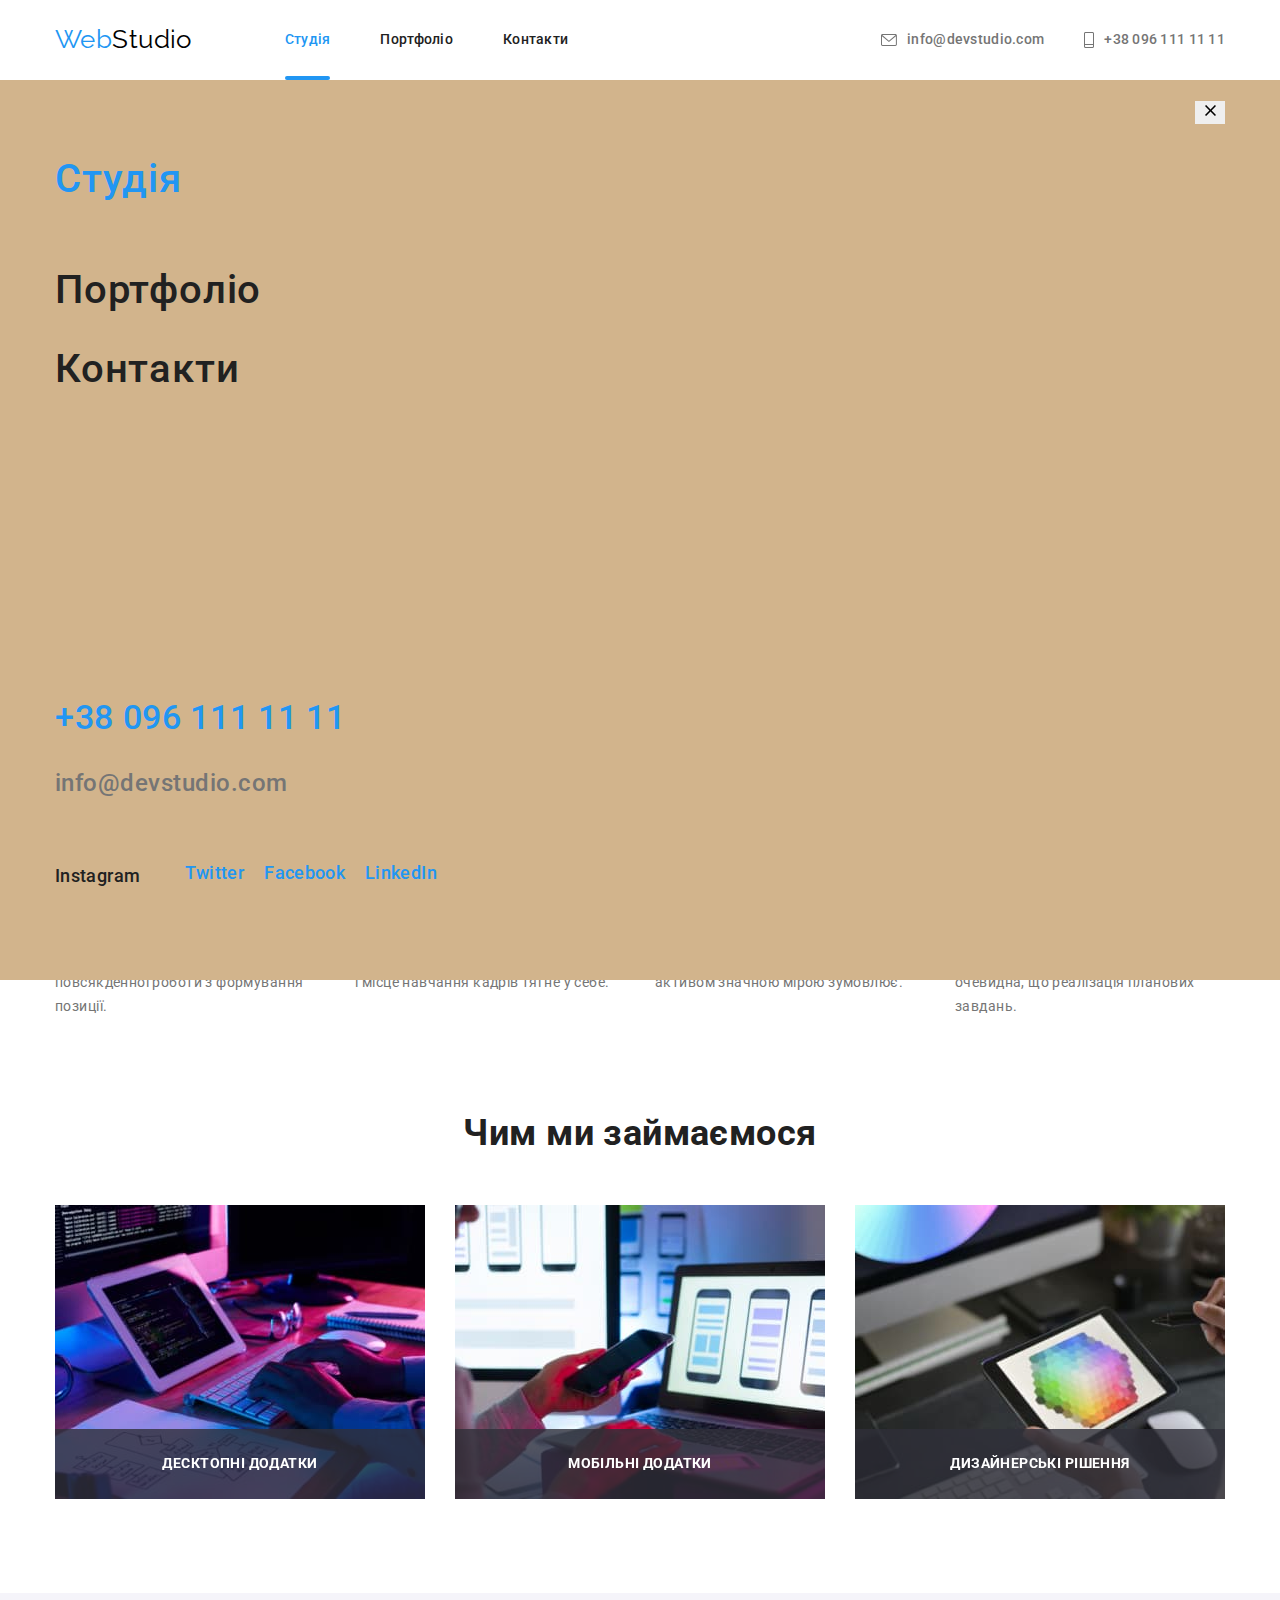
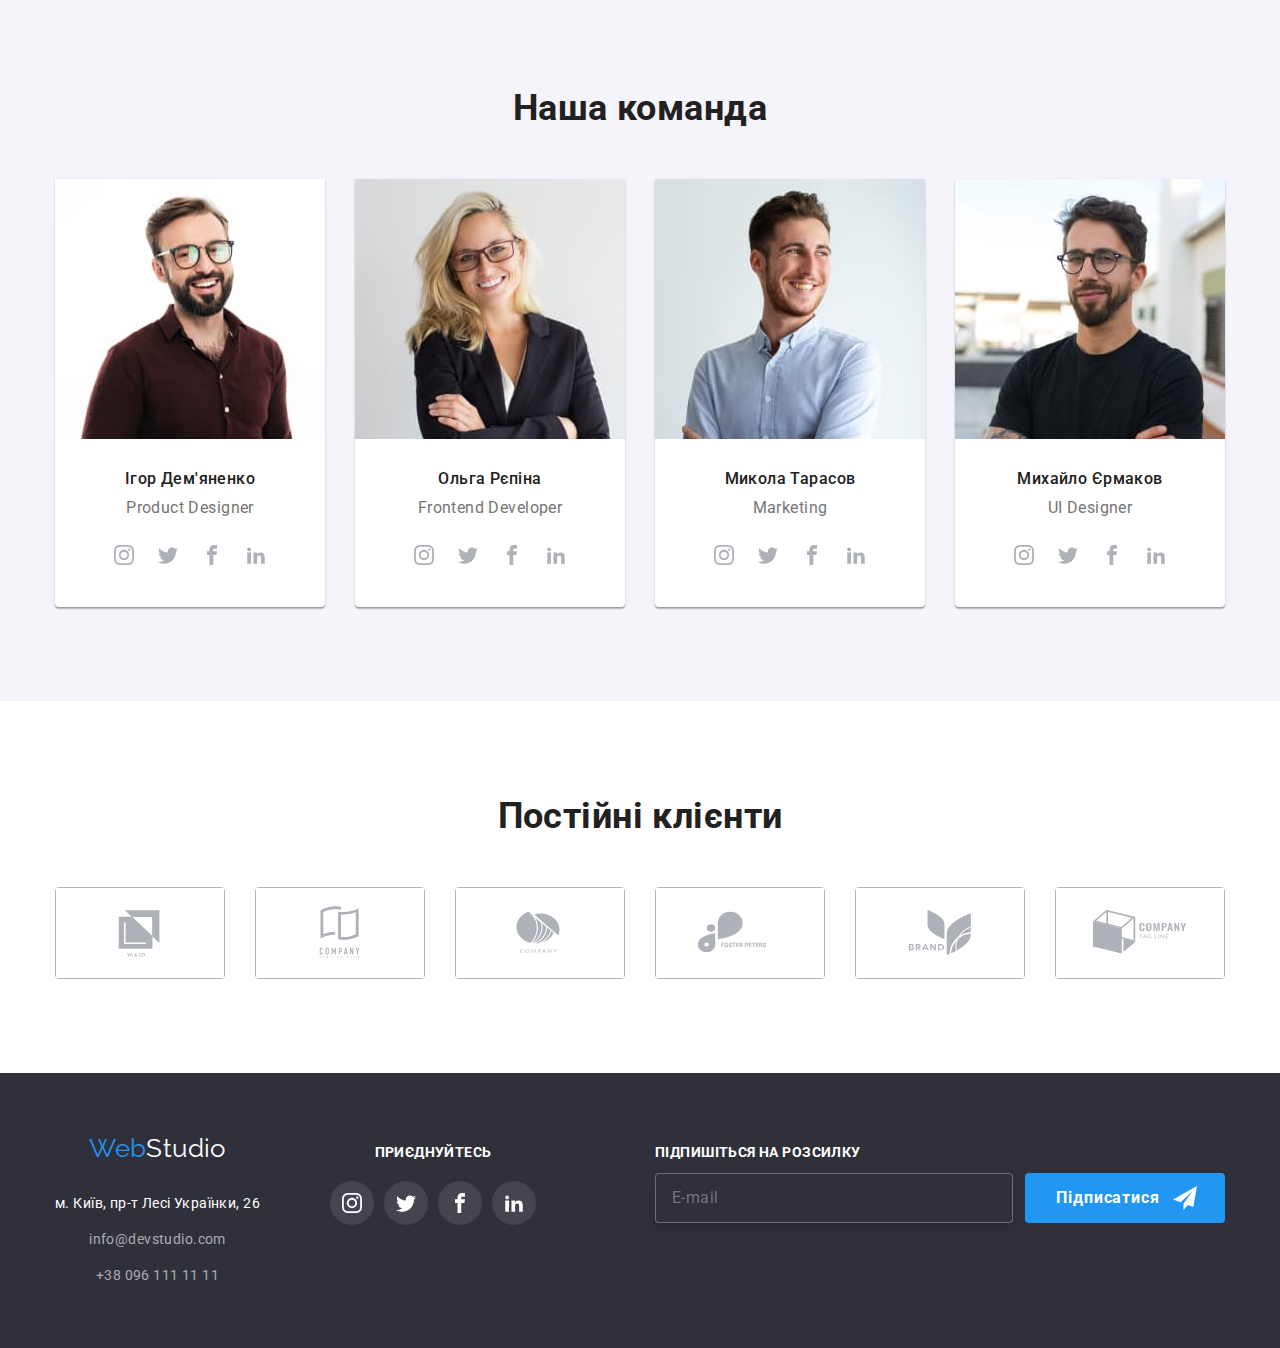
==== commit 263f7d93: "ДЗ 8 зробив меню вікно без соц іконок" ====
--- a/index.html
+++ b/index.html
@@ -48,7 +48,12 @@
     </div>
     <div class="mob-menu is-open" id="mob-menu" data-menu-open>
     <div class="container">
-        <button type="button" class="mob-menu-close" data-menu-close>X</button>
+        <button type="button" class="mob-menu-close" data-menu-close>
+            <svg class="mob-menu-close-icons" width="18" height="18">
+                <use href="./images/icomoon/icons.svg#icon-close-black"></use>
+            </svg>
+        </button>
+        
         <nav class="mob-navigation">
             <ul class="mob-navigation__list list">
                 <li class="mob-navigation__item"><a href="/" class="mob-navigation__link activ link">Студія</a></li>
@@ -58,21 +63,28 @@
         </nav>
         <ul class="mob-contacts list">
             <li class="mob-contacts__item">
-                <a href="mailto:info@devstudio.com" class="mob-contacts-mail__link link"><svg width="16" height="12"
-                        class="mob-contacts__icons">
-                        <use href="./images/icomoon/icons.svg#icon-envelope-hover-1"></use>
-                    </svg>info@devstudio.com</a>
+                <a href="tel:+380961111111" class="mob-contacts-tel__link  link">+38 096 111 11 11</a>
+            </li>
+            <li class="mob-contacts__item">
+                <a href="mailto:info@devstudio.com" class="mob-contacts-mail__link link">info@devstudio.com</a>
             </li>
         
-            <li class="mob-contacts__item">
-                <a href="tel:+380961111111" class="mob-contacts-tel__link link"><svg width="10" height="16" class="mob-contacts__icons">
-                        <use href="./images/icomoon/icons.svg#icon-Vector-4-1"></use>
-                    </svg>+38 096 111 11 11</a>
-            </li>
+            
         </ul>
-        <div class="mob-soc-link link">
+        <div class="mob-soc ">
             <ul class="mob-soc-list list">
-                <li class="mob-soc-items">Instagram</li>
+                <li class="mob-soc-items">
+                    <!-- <a href="#" class="mob-soc-link link">Instagram
+                    <svg width="22" height="2" class="mob-soc-icons">
+                        <use href="./images/icomoon/icons.svg#icon-menu"></use>
+                    </svg>
+                    </a> -->
+                    <a href="#" class="mob-soc__link link">Instagram
+                        <svg width="20" height="20" class="mob-soc__icons">
+                            <use href="./images/icomoon/icons.svg#icon-line"></use>
+                        </svg>
+                    </a>
+                </li>
                 <li class="mob-soc-items">Twitter</li>
                 <li class="mob-soc-items">Facebook</li>
                 <li class="mob-soc-items">LinkedIn</li>
--- a/css/main.min.css
+++ b/css/main.min.css
@@ -1 +1 @@
-html{box-sizing:border-box}*,*::before *::after{box-sizing:inherit}.link{text-decoration:none;color:var(--title-text-color);font-style:normal;transition:250ms cubic-bezier(0.4, 0, 0.2, 1)}.list{padding:0px;margin:0px;list-style:none}.list .link:hover,.list .link:focus{color:var(--accent-color)}:root{--primary-text-color: #757575;--title-text-color:#212121;--accent-color:#2196F3;--primary-bg-color:#FFFFFF;--logo-color:#000000;--secondary-bg-color:#2F303A}body{font-family:"Roboto",sans-serif;font-size:14px;letter-spacing:.03em;background-color:var(--primary-bg-color);color:var(--title-text-color)}.container{margin:0 auto;padding-left:15px;padding-right:15px;width:100%}@media screen and (min-width: 480px){.container{width:480px}}@media screen and (min-width: 768px){.container{width:768px}}@media screen and (min-width: 1200px){.container{width:1200px}}.logo,.logo__header{padding-top:24px;padding-bottom:25px}.logo{font-family:"Raleway";font-size:26px;line-height:1.19;color:var(--accent-color)}.logo:hover,.logo:focus{color:var(--accent-color)}.logo__header{color:var(--logo-color)}.header{position:relative;border-bottom-width:1px;border-bottom-style:solid;border-bottom-color:#ececec}.main-nav{display:flex;align-items:center}.navigation__list{font-weight:500;display:flex;margin-left:88px}@media screen and (min-width: 1200px){.navigation__list{margin-left:93px}}.activ,.navigation__link,.contacts__link{display:block;align-items:center}@media screen and (min-width: 1200px){.activ,.navigation__link,.contacts__link{padding-top:32px;padding-bottom:32px}}.navigation__list .navigation__item:not(:last-child){margin-right:50px}.activ{position:relative;color:var(--accent-color)}.activ.link::after{content:"";position:absolute;left:0;bottom:-32px;width:100%;height:4px;background:var(--accent-color);border-radius:2px}@media screen and (min-width: 1200px){.activ.link::after{bottom:0px}}.activ.link{text-decoration:none;font-size:14px;line-height:1.14;letter-spacing:.02em;color:var(--accent-color);background-color:var(--primary-bg-color)}.navigation .link{font-weight:500;font-size:14px;line-height:1.14;letter-spacing:.02em}.navigation{display:none}@media screen and (min-width: 768px){.navigation{display:flex}}.contacts{display:none;font-weight:500}@media screen and (min-width: 768px){.contacts{display:block;margin-left:68px;margin-right:0px}}@media screen and (min-width: 1200px){.contacts{display:flex;margin-left:auto}}.contacts .contacts__item:not(:last-child){margin-right:40px}.navigation__item{display:flex;align-items:center}.contacts__icons{fill:currentColor;margin-right:10px}.contacts-mail__link,.contacts-tel__link{display:flex;align-items:center;font-weight:500;line-height:1.14;letter-spacing:.02em;color:var(--primary-text-color)}.contacts-mail__link:hover,.contacts-mail__link:focus,.contacts-tel__link:hover,.contacts-tel__link:focus{fill:var(--accent-color)}.contacts-mail__link{margin-bottom:10px;margin-right:0px}@media screen and (min-width: 1200px){.contacts-mail__link{margin-bottom:0px}}.menu-open{margin-left:auto;display:inline-block;padding:0px;border:none;background-color:rgba(0,0,0,0)}.menu-open:hover,.menu-open :focus{cursor:pointer;fill:var(--accent-color)}@media screen and (min-width: 768px){.menu-open{display:none}}.menu-open .cross-icon{display:none}.menu-open.is-open .cross-icon{display:block}.menu-open.is-open .menu-icon{display:none}.mob-menu{display:none;position:fixed;height:100%;width:100%;left:0;background-color:var(--accent-color);text-align:center}.mob-menu.is-open{display:block}.hero{padding:118px 0px;text-align:center;background:var(--secondary-bg-color)}@media screen and (min-width: 1200px){.hero{padding:200px 0px}}.overlay{width:100%;margin-right:auto;margin-left:auto;background-image:linear-gradient(to right, rgba(47, 48, 58, 0.4), rgba(47, 48, 58, 0.4)),url(../images/hero-img-mob1x.jpg);background-repeat:no-repeat;background-position:center;background-size:cover}@media screen and (min-width: 1200px){.overlay{max-width:1600px}}@media(-webkit-min-device-pixel-ratio: 2), (min-resolution: 2dppx){.overlay{background-image:linear-gradient(to right, rgba(47, 48, 58, 0.4), rgba(47, 48, 58, 0.4)),url(../images/hero-img-mob2x.jpg)}}@media screen and (min-width: 768px){.overlay{background-image:linear-gradient(to right, rgba(47, 48, 58, 0.4), rgba(47, 48, 58, 0.4)),url(../images/hero-img-tab1x.jpg)}}@media screen and (min-width: 768px)and (-webkit-min-device-pixel-ratio: 2), screen and (min-width: 768px)and (min-resolution: 2dppx){.overlay{background-image:linear-gradient(to right, rgba(47, 48, 58, 0.4), rgba(47, 48, 58, 0.4)),url(../images/hero-img-tab2x.jpg)}}@media screen and (min-width: 1200px){.overlay{background-image:linear-gradient(to right, rgba(47, 48, 58, 0.4), rgba(47, 48, 58, 0.4)),url(../images/hero-img-desktop1x.jpg)}}@media screen and (min-width: 1200px)and (-webkit-min-device-pixel-ratio: 2), screen and (min-width: 1200px)and (min-resolution: 2dppx){.overlay{background-image:linear-gradient(to right, rgba(47, 48, 58, 0.4), rgba(47, 48, 58, 0.4)),url(../images/hero-img-desktop2x.jpg)}}.hero-title{margin-top:0px;margin-bottom:30px;max-width:360px;margin-right:auto;margin-left:auto;font-weight:900;font-size:26px;line-height:1.62;letter-spacing:.06em;text-transform:uppercase;color:var(--primary-bg-color)}@media screen and (min-width: 1200px){.hero-title{max-width:696px;font-size:44px;line-height:1.36}}.hero-button{margin-top:0px;border-radius:4px;padding:8px 22px;display:inline-block;min-width:200px;cursor:pointer;font-family:inherit;font-weight:700;font-size:16px;line-height:1.88;align-items:center;text-align:center;letter-spacing:.06em;background:var(--accent-color);color:var(--primary-bg-color);border:none;transition:250ms cubic-bezier(0.4, 0, 0.2, 1)}.hero-button:hover,.hero-button:focus{color:var(--accent-color);background-color:var(--primary-bg-color)}@media screen and (max-width: 479px){.features__list{width:100%}}@media screen and (min-width: 768px){.features__list{display:flex;flex-wrap:wrap}}@media screen and (min-width: 1200px){.features__list{flex-wrap:nowrap}}.features__item{margin-bottom:30px}@media screen and (min-width: 768px){.features__item{width:calc((100% - 60px)/2);margin:15px}}@media screen and (min-width: 1200px){.features__item{margin:0}}@media screen and (min-width: 1200px){.features__item:not(:last-child){margin-right:30px}}.features__box{display:flex;align-items:center;justify-content:center;contain:"";margin-bottom:30px;height:120px;background:#f5f4fa;border-radius:4px}.features__title{margin-top:0px;margin-bottom:10px;font-weight:700;font-size:14px;line-height:1.14;text-transform:uppercase;color:var(--title-text-color);text-align:center}@media screen and (min-width: 768px){.features__title{text-align:start}}.features__text{margin-top:0px;margin-bottom:0px;line-height:1.71;color:var(--primary-text-color)}.work.section{padding-top:0px}@media screen and (max-width: 1199px){.work.section{display:none}}.work__list{display:flex;justify-content:center}.work__list .work__item{width:370px}.work__list .work__item:not(:last-child){margin-right:30px}.work__title,.clients__title{margin-top:0px;margin-bottom:50px}.work .title,.team .title,.clients .title{font-weight:700;font-size:36px;line-height:1.17;text-align:center;color:var(--title-text-color)}.work__img{display:block;max-width:100%;height:auto}.work__box{position:relative;overflow:hidden}.work__label{display:flex;align-items:center;justify-content:center;width:370px;height:70px;position:absolute;background:rgba(47,48,58,.8);left:0;bottom:0;margin-top:0;margin-bottom:0;width:100%;font-weight:700;line-height:1.14;text-transform:uppercase;color:var(--primary-bg-color)}.team__title{margin-top:0px;margin-bottom:10px}.team__title.title{margin-top:0px;margin-bottom:50px}.team__text{margin-top:0px;margin-bottom:0px}.team__card-list{width:100%}@media screen and (min-width: 768px){.team__card-list{display:flex;flex-wrap:wrap}}@media screen and (min-width: 1200px){.team__card-list{display:flex;flex-wrap:nowrap;justify-content:center}}@media screen and (min-width: 1200px){.team__card:not(:last-child){margin-right:30px}}.section{padding-top:94px;padding-bottom:94px}.team{margin-top:0px;margin-bottom:0px;background:#f5f4fa}.team__card-end{padding-top:30px;padding-bottom:30px}.team__card{margin-bottom:30px;background:var(--primary-bg-color);box-shadow:0px 1px 3px rgba(0,0,0,.12),0px 1px 1px rgba(0,0,0,.14),0px 2px 1px rgba(0,0,0,.2);border-radius:0px 0px 4px 4px}@media screen and (min-width: 768px){.team__card{width:calc((100% - 60px)/2);margin:15px}}@media screen and (min-width: 1200px){.team__card{margin:0;width:270px}}.team__title{font-weight:500;font-size:16px;line-height:1.19;text-align:center;color:var(--title-text-color)}.team__text{margin-bottom:16px;font-size:16px;line-height:1.19;text-align:center;color:var(--primary-text-color)}.team__img{display:block;margin-top:0px;height:auto;width:100%}@media screen and (min-width: 1200px){.team__img{max-width:100%}}.team__soc-list{display:flex;align-items:center;justify-content:center}.team__soc-items{width:44px;height:44px;background-color:var(--primary-bg-color);border-radius:50%}.team__soc-items :not(:last-child){margin-right:10px}.team__soc-link{width:100%;height:100%;display:flex;align-items:center;justify-content:center;fill:#afb1b8;border-radius:50%}.team__soc-link:hover,.team__soc-link:focus{background:#2196f3;fill:var(--primary-bg-color);border-radius:50%}.clients{background-color:var(--primary-bg-color)}.clients__list{display:flex;flex-wrap:wrap;margin-top:0px;margin-bottom:0px;padding:0px}@media screen and (min-width: 1200px){.clients__list{display:flex;align-items:center;justify-content:center;flex-wrap:nowrap}}.clients__items{display:block;width:calc((100% - 60px)/2);margin:15px;height:92px;border:1px solid #afb1b8;border-radius:4px;transition:250ms cubic-bezier(0.4, 0, 0.2, 1)}.clients__items:hover,.clients__items:focus{border-color:var(--accent-color)}@media screen and (min-width: 768px){.clients__items{width:calc((100% - 90px)/3);margin:15px}}@media screen and (min-width: 1200px){.clients__items{width:170px;margin:0px}}@media screen and (min-width: 1200px){.clients__items:not(:last-child){margin-right:30px}}.clients__link{width:100%;height:100%;display:flex;align-items:center;justify-content:center;fill:#afb1b8;background:var(--primary-bg-color);transition:250ms cubic-bezier(0.4, 0, 0.2, 1)}.clients__link:hover,.clients__link:focus{fill:var(--accent-color)}.footer{padding-top:60px;padding-bottom:60px;background:var(--secondary-bg-color)}.footer.link{display:block;margin-bottom:28px;padding-top:0px;padding-bottom:0px}@media screen and (min-width: 768px){.footer-tab-box{display:flex;align-items:baseline;justify-content:space-around;margin-bottom:60px}}@media screen and (min-width: 1200px){.footer-tab-box{margin-bottom:0px}}.footer-logo-box{text-align:center}.logo__footer{margin-top:0px;margin-bottom:28px;color:var(--primary-bg-color)}.footer-contact__list .footer-contact__item:not(:last-child){margin-bottom:12px}.footer__adress{margin-top:0px;line-height:1.71;color:var(--primary-bg-color)}.footer__mailto,.footer__tel{margin-top:0px;line-height:1.71;color:rgba(255,255,255,.6)}@media screen and (min-width: 1200px){.footer .container{display:flex;align-items:baseline}}.footer-soc-box{display:flex;flex-direction:column;padding-top:60px;padding-bottom:60px;align-items:center}@media screen and (min-width: 768px){.footer-soc-box{padding-top:0px;padding-bottom:0px}}@media screen and (min-width: 1200px){.footer-soc-box{margin-left:70px}}.footer-soc__text{font-weight:700;line-height:1.14;text-transform:uppercase;color:var(--primary-bg-color);margin-top:0px;margin-bottom:20px}.footer-soc__list{display:flex;align-items:center}.footer-soc__items{width:44px;height:44px;background-color:rgba(255,255,255,.1);border-radius:50%;transition:250ms cubic-bezier(0.4, 0, 0.2, 1)}.footer-soc__items:not(:last-child){margin-right:10px}.footer-soc__items:hover,.footer-soc__items:focus{background-color:var(--accent-color);border-radius:50%}.footer-soc__link.link{width:100%;height:100%;display:flex;align-items:center;justify-content:center;fill:var(--primary-bg-color)}@media screen and (min-width: 768px){.footer-form-box{margin-left:auto;margin-right:auto}}@media screen and (min-width: 1200px){.footer-form-box{margin-left:auto;margin-right:0px}}.footer-form{display:flex;flex-wrap:wrap;align-items:center}@media screen and (min-width: 1200px){.footer-form{flex-wrap:nowrap;align-items:baseline}}.footer-form__text{font-weight:700;font-size:14px;line-height:1.14px;text-transform:uppercase;color:var(--primary-bg-color);margin-top:0px;margin-bottom:20px;text-align:center}@media screen and (min-width: 1200px){.footer-form__text{text-align:start}}.footer-form__input{margin-bottom:20px;width:100%;height:50px;border:1px solid rgba(255,255,255,.3);filter:drop-shadow(0px 4px 4px rgba(0, 0, 0, 0.15));border-radius:4px;outline:none;background-color:var(--secondary-bg-color);font-size:16px;line-height:1.25;display:flex;align-items:center;letter-spacing:.03em;color:rgba(255,255,255,.6);padding-top:15px;padding-right:220px;padding-bottom:15px;padding-left:16px}@media screen and (min-width: 480px){.footer-form__input{width:450px}}@media screen and (min-width: 768px){.footer-form__input{margin-right:159px;margin-left:159px}}@media screen and (min-width: 1200px){.footer-form__input{width:358px;margin-left:auto;margin-right:12px;margin-bottom:0px}}.footer-button{position:relative;margin-right:auto;margin-left:auto}.footer-btn{width:200px;height:50px;background:#2196f3;font-weight:700;font-size:16px;line-height:1.88;letter-spacing:.06em;color:#fff;border-radius:4px;padding:10px 62px 10px 28px;border:rgba(0,0,0,0);cursor:pointer}.footer-icons-btn{position:absolute;top:50%;right:28px;transform:translateY(-50%)}.filter__list{display:flex;justify-content:center;margin-bottom:50px}.filter__list .filter__item:not(:last-child){margin-right:8px}.filter__button{padding:6px 22px;cursor:pointer;font-family:inherit;font-weight:500;font-size:16px;line-height:1.62;text-align:center;background:#f5f4fa;color:var(--title-text-color);border:0em;border-radius:4px;transition:250ms cubic-bezier(0.4, 0, 0.2, 1)}.filter__button:hover,.filter__button:focus{background:var(--accent-color);color:var(--primary-bg-color);box-shadow:0px 3px 1px rgba(0,0,0,.1),0px 1px 2px rgba(0,0,0,.08),0px 2px 2px rgba(0,0,0,.12)}.filter__button.activ{padding:6px 22px;cursor:pointer;font-family:inherit;font-weight:500;font-size:16px;line-height:1.62;color:var(--primary-bg-color);background-color:var(--accent-color)}.projects__list{display:flex;flex-wrap:wrap;justify-content:center;background:var(--primary-bg-color);cursor:pointer}.projects__img{display:block;margin-top:0px;max-width:100%;height:auto}.projects__box{position:relative;overflow:hidden}.overlay__projects{position:absolute;top:0;left:0;width:370px;height:294px;max-width:100%;min-height:100%;background:rgba(33,150,243,.9);transform:translateY(100%);transition:250ms cubic-bezier(0.4, 0, 0.2, 1);font-size:18px;line-height:1.55;color:var(--primary-bg-color);padding:63px 24px;margin-top:0px}.projects__item:hover .overlay__projects{transform:translateY(0%)}.projects__end{padding:20px 24px;border-left:1px solid #eee;border-right:1px solid #eee;border-bottom:1px solid #eee;z-index:2}.projects__title{text-decoration:none;margin-top:0px;margin-bottom:4px;font-weight:700;font-size:18px;line-height:2;letter-spacing:.06em;background:var(--primary-bg-color);color:var(--title-text-color)}.projects__text{text-decoration:none;margin-top:0px;margin-bottom:0px;font-size:16px;line-height:1.88;color:var(--primary-text-color)}.projects__item{display:block;width:370px;margin-right:30px;margin-bottom:30px;background:var(--primary-bg-color)}.projects__item:hover,.projects__item:focus{box-shadow:0px 1px 1px rgba(0,0,0,.12),0px 4px 4px rgba(0,0,0,.06),1px 4px 6px rgba(0,0,0,.16)}.projects__item:nth-child(3n){margin-right:0px}.projects__item:nth-last-child(-n+3){margin-bottom:0px}.backdrop{position:fixed;background:rgba(0,0,0,.2);top:0;left:0;width:100%;height:100%;transition:1500ms cubic-bezier(0.4, 0, 0.2, 1);z-index:2}.modal{display:block;position:absolute;width:100%;align-items:center;top:50%;left:50%;transform:translate(-50%, -50%);background-color:var(--primary-bg-color);padding:40px}@media screen and (min-width: 480px){.modal{width:450px}}@media screen and (min-width: 1200px){.modal{width:528px}}.backdrop.is-hidden{opacity:0;pointer-events:none}.btn-modal{display:flex;align-items:center;position:absolute;padding:0;top:8px;right:8px;cursor:pointer;fill:#000;background:var(--primary-bg-color);border:1px solid rgba(0,0,0,.1);border-radius:50%;transition:250ms cubic-bezier(0.4, 0, 0.2, 1)}.btn-modal:hover,.btn-modal:focus{fill:var(--accent-color)}form{width:100%;margin-left:auto;margin-right:auto}.text-form{margin-top:0px;margin-bottom:12px;font-weight:700;font-size:20px;line-height:30px;text-align:center;color:#212121}@media screen and (min-width: 1200px){.text-form{font-size:20px;line-height:23px}}.form-input:required{border:1px solid rgba(33,33,33,.2);border-radius:4px}.form-input{cursor:pointer;width:100%;height:40px;border:1px solid rgba(33,33,33,.2);border-radius:4px;padding-left:42px;transition:250ms cubic-bezier(0.4, 0, 0.2, 1);outline:none}.form-input .form-input:hover,.form-input .form-input:focus{border:1px solid var(--accent-color)}.form-input:hover+svg,.form-input:focus+svg{fill:var(--accent-color)}.form-field{display:flex;flex-direction:column;text-align:start;margin-top:0;margin-bottom:10px;margin-right:auto}.form-field.coment{margin-bottom:20px}.form-label{font-size:12px;line-height:1.16;letter-spacing:.01em;color:#757575;margin-top:0px;margin-bottom:4px}.text-coment{font-size:14px;line-height:1.14;letter-spacing:.01em;color:rgba(117,117,117,.5);width:100%;height:120px;border:1px solid rgba(33,33,33,.2);border-radius:4px;resize:none;padding:12px 16px;outline:none}@media screen and (min-width: 1200px){.text-coment{font-size:12px;line-height:1.71}}.modal-link{font-size:14px;line-height:1.71px;color:#2196f3}.form-icons{position:relative;width:100%}.name-icons{position:absolute;top:50%;left:12px;transform:translateY(-50%)}.check-group{display:flex;align-items:center;justify-content:center;width:16px;height:15px;margin-right:8px;border-radius:4px;border:2px solid var(--title-text-color)}.check-group svg{fill:rgba(0,0,0,0)}.visually-hidden{position:absolute;opacity:0}.input-group:checked+label>span{border:none;background-color:var(--accent-color)}.input-group:checked+label>span svg{fill:var(--primary-bg-color)}.input-group:checked+label>span svg{fill:var(--primary-bg-color)}.group-label{display:flex;align-items:center;justify-content:center;margin-top:0px;margin-bottom:30px;font-size:12px;line-height:1.14;color:#757575}@media screen and (min-width: 1200px){.group-label{font-size:14px;line-height:1.71}}.group-link{font-size:12px;line-height:1.14;color:var(--accent-color)}@media screen and (min-width: 1200px){.group-link{font-size:14px;line-height:1.71}}.btn-form{width:200px;height:50px;margin-top:0px;margin-bottom:0px;padding:10px 52px;cursor:pointer;font-weight:700;font-size:16px;line-height:1.88;text-align:center;letter-spacing:.06em;color:var(--primary-bg-color);border:none;transition:250ms cubic-bezier(0.4, 0, 0.2, 1);background:#188ce8;box-shadow:0px 4px 4px rgba(0,0,0,.15);border-radius:4px}.btn-form-box{display:flex;align-items:center;justify-content:center}.filter__list{display:flex;justify-content:center;margin-bottom:50px}.filter__list .filter__item:not(:last-child){margin-right:8px}.filter__button{padding:6px 22px;cursor:pointer;font-family:inherit;font-weight:500;font-size:16px;line-height:1.62;text-align:center;background:#f5f4fa;color:var(--title-text-color);border:0em;border-radius:4px;transition:250ms cubic-bezier(0.4, 0, 0.2, 1)}.filter__button:hover,.filter__button:focus{background:var(--accent-color);color:var(--primary-bg-color);box-shadow:0px 3px 1px rgba(0,0,0,.1),0px 1px 2px rgba(0,0,0,.08),0px 2px 2px rgba(0,0,0,.12)}.filter__button.activ{padding:6px 22px;cursor:pointer;font-family:inherit;font-weight:500;font-size:16px;line-height:1.62;color:var(--primary-bg-color);background-color:var(--accent-color)}.projects__list{display:flex;flex-wrap:wrap;justify-content:center;background:var(--primary-bg-color);cursor:pointer}.projects__img{display:block;margin-top:0px;max-width:100%;height:auto}.projects__box{position:relative;overflow:hidden}.overlay__projects{position:absolute;top:0;left:0;width:370px;height:294px;max-width:100%;min-height:100%;background:rgba(33,150,243,.9);transform:translateY(100%);transition:250ms cubic-bezier(0.4, 0, 0.2, 1);font-size:18px;line-height:1.55;color:var(--primary-bg-color);padding:63px 24px;margin-top:0px}.projects__item:hover .overlay__projects{transform:translateY(0%)}.projects__end{padding:20px 24px;border-left:1px solid #eee;border-right:1px solid #eee;border-bottom:1px solid #eee;z-index:2}.projects__title{text-decoration:none;margin-top:0px;margin-bottom:4px;font-weight:700;font-size:18px;line-height:2;letter-spacing:.06em;background:var(--primary-bg-color);color:var(--title-text-color)}.projects__text{text-decoration:none;margin-top:0px;margin-bottom:0px;font-size:16px;line-height:1.88;color:var(--primary-text-color)}.projects__item{display:block;width:370px;margin-right:30px;margin-bottom:30px;background:var(--primary-bg-color)}.projects__item:hover,.projects__item:focus{box-shadow:0px 1px 1px rgba(0,0,0,.12),0px 4px 4px rgba(0,0,0,.06),1px 4px 6px rgba(0,0,0,.16)}.projects__item:nth-child(3n){margin-right:0px}.projects__item:nth-last-child(-n+3){margin-bottom:0px}/*# sourceMappingURL=main.min.css.map */+html{box-sizing:border-box}*,*::before *::after{box-sizing:inherit}.link{text-decoration:none;color:var(--title-text-color);font-style:normal;transition:250ms cubic-bezier(0.4, 0, 0.2, 1)}.list{padding:0px;margin:0px;list-style:none}.list .link:hover,.list .link:focus{color:var(--accent-color)}:root{--primary-text-color: #757575;--title-text-color:#212121;--accent-color:#2196F3;--primary-bg-color:#FFFFFF;--logo-color:#000000;--secondary-bg-color:#2F303A}body{font-family:"Roboto",sans-serif;font-size:14px;letter-spacing:.03em;background-color:var(--primary-bg-color);color:var(--title-text-color)}.container{margin:0 auto;padding-left:15px;padding-right:15px;width:100%}@media screen and (min-width: 480px){.container{width:480px}}@media screen and (min-width: 768px){.container{width:768px}}@media screen and (min-width: 1200px){.container{width:1200px}}.logo,.logo__header{padding-top:24px;padding-bottom:25px}.logo{font-family:"Raleway";font-size:26px;line-height:1.19;color:var(--accent-color)}.logo:hover,.logo:focus{color:var(--accent-color)}.logo__header{color:var(--logo-color)}.header{position:relative;border-bottom-width:1px;border-bottom-style:solid;border-bottom-color:#ececec}.main-nav{display:flex;align-items:center}.navigation__list{font-weight:500;display:flex;margin-left:88px}@media screen and (min-width: 1200px){.navigation__list{margin-left:93px}}.activ,.navigation__link,.contacts__link{display:block;align-items:center}@media screen and (min-width: 1200px){.activ,.navigation__link,.contacts__link{padding-top:32px;padding-bottom:32px}}.navigation__list .navigation__item:not(:last-child){margin-right:50px}.activ{position:relative;color:var(--accent-color)}.activ.link::after{content:"";position:absolute;left:0;bottom:-32px;width:100%;height:4px;background:var(--accent-color);border-radius:2px}@media screen and (min-width: 1200px){.activ.link::after{bottom:0px}}.activ.link{text-decoration:none;font-weight:500;font-size:14px;line-height:1.14;letter-spacing:.02em;color:var(--accent-color);background-color:var(--primary-bg-color)}.navigation .link{font-weight:500;font-size:14px;line-height:1.14;letter-spacing:.02em}.navigation{display:none}@media screen and (min-width: 768px){.navigation{display:flex}}.contacts{display:none;font-weight:500}@media screen and (min-width: 768px){.contacts{display:block;margin-left:68px;margin-right:0px}}@media screen and (min-width: 1200px){.contacts{display:flex;margin-left:auto}}.contacts .contacts__item:not(:last-child){margin-right:40px}.navigation__item{display:flex;align-items:center}.contacts__icons{fill:currentColor;margin-right:10px}.contacts-mail__link,.contacts-tel__link{display:flex;align-items:center;font-weight:500;line-height:1.14;letter-spacing:.02em;color:var(--primary-text-color)}.contacts-mail__link:hover,.contacts-mail__link:focus,.contacts-tel__link:hover,.contacts-tel__link:focus{fill:var(--accent-color)}.contacts-mail__link{margin-bottom:10px;margin-right:0px}@media screen and (min-width: 1200px){.contacts-mail__link{margin-bottom:0px}}.menu-open{margin-left:auto;display:inline-block;padding:0px;border:none;background-color:rgba(0,0,0,0)}.menu-open:hover,.menu-open :focus{cursor:pointer;fill:var(--accent-color)}@media screen and (min-width: 768px){.menu-open{display:none}}.menu-open .cross-icon{display:none}.menu-open.is-open .cross-icon{display:block}.menu-open.is-open .menu-icon{display:none}.mob-menu{display:none;background-color:tan}.mob-menu.is-open{display:block;position:fixed;height:100vh;width:100vw;background-color:tan;padding:21px 0px}.mob-menu.container{display:block;height:100%;padding:21px 0px}.mob-menu-close{display:block;border:none;margin-left:auto;margin-right:0px}.mob-navigation__link.activ.link{font-weight:500;font-size:40px;line-height:1.17;letter-spacing:.02em;color:var(--accent-color);background-color:tan}.mob-navigation__link.activ.link::after{display:none}.mob-navigation__list{font-weight:500;font-size:40px;line-height:1.17;letter-spacing:.02em}.mob-navigation__list .mob-navigation__item:not(:last-child){margin-bottom:32px}.mob-navigation{margin-bottom:306px}.mob-contacts-tel__link{font-weight:500;font-size:34px;line-height:1.17;letter-spacing:.02em;color:#2196f3}.mob-contacts-mail__link{font-weight:500;font-size:24px;line-height:1.16;letter-spacing:.02em;color:#757575;margin-top:32px}.mob-contacts__item:not(:last-child){margin-bottom:32px}.mob-contacts__item:last-child{margin-bottom:64px}.mob-soc-items{font-weight:500;font-size:18px;line-height:1.22;letter-spacing:.02em;color:#2196f3}.mob-soc-list.list{display:flex}.mob-soc-items:not(:last-child){margin-right:20px}.hero{padding:118px 0px;text-align:center;background:var(--secondary-bg-color)}@media screen and (min-width: 1200px){.hero{padding:200px 0px}}.overlay{width:100%;margin-right:auto;margin-left:auto;background-image:linear-gradient(to right, rgba(47, 48, 58, 0.4), rgba(47, 48, 58, 0.4)),url(../images/hero-img-mob1x.jpg);background-repeat:no-repeat;background-position:center;background-size:cover}@media screen and (min-width: 1200px){.overlay{max-width:1600px}}@media(-webkit-min-device-pixel-ratio: 2), (min-resolution: 2dppx){.overlay{background-image:linear-gradient(to right, rgba(47, 48, 58, 0.4), rgba(47, 48, 58, 0.4)),url(../images/hero-img-mob2x.jpg)}}@media screen and (min-width: 768px){.overlay{background-image:linear-gradient(to right, rgba(47, 48, 58, 0.4), rgba(47, 48, 58, 0.4)),url(../images/hero-img-tab1x.jpg)}}@media screen and (min-width: 768px)and (-webkit-min-device-pixel-ratio: 2), screen and (min-width: 768px)and (min-resolution: 2dppx){.overlay{background-image:linear-gradient(to right, rgba(47, 48, 58, 0.4), rgba(47, 48, 58, 0.4)),url(../images/hero-img-tab2x.jpg)}}@media screen and (min-width: 1200px){.overlay{background-image:linear-gradient(to right, rgba(47, 48, 58, 0.4), rgba(47, 48, 58, 0.4)),url(../images/hero-img-desktop1x.jpg)}}@media screen and (min-width: 1200px)and (-webkit-min-device-pixel-ratio: 2), screen and (min-width: 1200px)and (min-resolution: 2dppx){.overlay{background-image:linear-gradient(to right, rgba(47, 48, 58, 0.4), rgba(47, 48, 58, 0.4)),url(../images/hero-img-desktop2x.jpg)}}.hero-title{margin-top:0px;margin-bottom:30px;max-width:360px;margin-right:auto;margin-left:auto;font-weight:900;font-size:26px;line-height:1.62;letter-spacing:.06em;text-transform:uppercase;color:var(--primary-bg-color)}@media screen and (min-width: 1200px){.hero-title{max-width:696px;font-size:44px;line-height:1.36}}.hero-button{margin-top:0px;border-radius:4px;padding:8px 22px;display:inline-block;min-width:200px;cursor:pointer;font-family:inherit;font-weight:700;font-size:16px;line-height:1.88;align-items:center;text-align:center;letter-spacing:.06em;background:var(--accent-color);color:var(--primary-bg-color);border:none;transition:250ms cubic-bezier(0.4, 0, 0.2, 1)}.hero-button:hover,.hero-button:focus{color:var(--accent-color);background-color:var(--primary-bg-color)}@media screen and (max-width: 479px){.features__list{width:100%}}@media screen and (min-width: 768px){.features__list{display:flex;flex-wrap:wrap}}@media screen and (min-width: 1200px){.features__list{flex-wrap:nowrap}}.features__item{margin-bottom:30px}@media screen and (min-width: 768px){.features__item{width:calc((100% - 60px)/2);margin:15px}}@media screen and (min-width: 1200px){.features__item{margin:0}}@media screen and (min-width: 1200px){.features__item:not(:last-child){margin-right:30px}}.features__box{display:flex;align-items:center;justify-content:center;contain:"";margin-bottom:30px;height:120px;background:#f5f4fa;border-radius:4px}.features__title{margin-top:0px;margin-bottom:10px;font-weight:700;font-size:14px;line-height:1.14;text-transform:uppercase;color:var(--title-text-color);text-align:center}@media screen and (min-width: 768px){.features__title{text-align:start}}.features__text{margin-top:0px;margin-bottom:0px;line-height:1.71;color:var(--primary-text-color)}.work.section{padding-top:0px}@media screen and (max-width: 1199px){.work.section{display:none}}.work__list{display:flex;justify-content:center}.work__list .work__item{width:370px}.work__list .work__item:not(:last-child){margin-right:30px}.work__title,.clients__title{margin-top:0px;margin-bottom:50px}.work .title,.team .title,.clients .title{font-weight:700;font-size:36px;line-height:1.17;text-align:center;color:var(--title-text-color)}.work__img{display:block;max-width:100%;height:auto}.work__box{position:relative;overflow:hidden}.work__label{display:flex;align-items:center;justify-content:center;width:370px;height:70px;position:absolute;background:rgba(47,48,58,.8);left:0;bottom:0;margin-top:0;margin-bottom:0;width:100%;font-weight:700;line-height:1.14;text-transform:uppercase;color:var(--primary-bg-color)}.team__title{margin-top:0px;margin-bottom:10px}.team__title.title{margin-top:0px;margin-bottom:50px}.team__text{margin-top:0px;margin-bottom:0px}.team__card-list{width:100%}@media screen and (min-width: 768px){.team__card-list{display:flex;flex-wrap:wrap}}@media screen and (min-width: 1200px){.team__card-list{display:flex;flex-wrap:nowrap;justify-content:center}}@media screen and (min-width: 1200px){.team__card:not(:last-child){margin-right:30px}}.section{padding-top:94px;padding-bottom:94px}.team{margin-top:0px;margin-bottom:0px;background:#f5f4fa}.team__card-end{padding-top:30px;padding-bottom:30px}.team__card{margin-bottom:30px;background:var(--primary-bg-color);box-shadow:0px 1px 3px rgba(0,0,0,.12),0px 1px 1px rgba(0,0,0,.14),0px 2px 1px rgba(0,0,0,.2);border-radius:0px 0px 4px 4px}@media screen and (min-width: 768px){.team__card{width:calc((100% - 60px)/2);margin:15px}}@media screen and (min-width: 1200px){.team__card{margin:0;width:270px}}.team__title{font-weight:500;font-size:16px;line-height:1.19;text-align:center;color:var(--title-text-color)}.team__text{margin-bottom:16px;font-size:16px;line-height:1.19;text-align:center;color:var(--primary-text-color)}.team__img{display:block;margin-top:0px;height:auto;width:100%}@media screen and (min-width: 1200px){.team__img{max-width:100%}}.team__soc-list{display:flex;align-items:center;justify-content:center}.team__soc-items{width:44px;height:44px;background-color:var(--primary-bg-color);border-radius:50%}.team__soc-items :not(:last-child){margin-right:10px}.team__soc-link{width:100%;height:100%;display:flex;align-items:center;justify-content:center;fill:#afb1b8;border-radius:50%}.team__soc-link:hover,.team__soc-link:focus{background:#2196f3;fill:var(--primary-bg-color);border-radius:50%}.clients{background-color:var(--primary-bg-color)}.clients__list{display:flex;flex-wrap:wrap;margin-top:0px;margin-bottom:0px;padding:0px}@media screen and (min-width: 1200px){.clients__list{display:flex;align-items:center;justify-content:center;flex-wrap:nowrap}}.clients__items{display:block;width:calc((100% - 60px)/2);margin:15px;height:92px;border:1px solid #afb1b8;border-radius:4px;transition:250ms cubic-bezier(0.4, 0, 0.2, 1)}.clients__items:hover,.clients__items:focus{border-color:var(--accent-color)}@media screen and (min-width: 768px){.clients__items{width:calc((100% - 90px)/3);margin:15px}}@media screen and (min-width: 1200px){.clients__items{width:170px;margin:0px}}@media screen and (min-width: 1200px){.clients__items:not(:last-child){margin-right:30px}}.clients__link{width:100%;height:100%;display:flex;align-items:center;justify-content:center;fill:#afb1b8;background:var(--primary-bg-color);transition:250ms cubic-bezier(0.4, 0, 0.2, 1)}.clients__link:hover,.clients__link:focus{fill:var(--accent-color)}.footer{padding-top:60px;padding-bottom:60px;background:var(--secondary-bg-color)}.footer.link{display:block;margin-bottom:28px;padding-top:0px;padding-bottom:0px}@media screen and (min-width: 768px){.footer-tab-box{display:flex;align-items:baseline;justify-content:space-around;margin-bottom:60px}}@media screen and (min-width: 1200px){.footer-tab-box{margin-bottom:0px}}.footer-logo-box{text-align:center}.logo__footer{margin-top:0px;margin-bottom:28px;color:var(--primary-bg-color)}.footer-contact__list .footer-contact__item:not(:last-child){margin-bottom:12px}.footer__adress{margin-top:0px;line-height:1.71;color:var(--primary-bg-color)}.footer__mailto,.footer__tel{margin-top:0px;line-height:1.71;color:rgba(255,255,255,.6)}@media screen and (min-width: 1200px){.footer .container{display:flex;align-items:baseline}}.footer-soc-box{display:flex;flex-direction:column;padding-top:60px;padding-bottom:60px;align-items:center}@media screen and (min-width: 768px){.footer-soc-box{padding-top:0px;padding-bottom:0px}}@media screen and (min-width: 1200px){.footer-soc-box{margin-left:70px}}.footer-soc__text{font-weight:700;line-height:1.14;text-transform:uppercase;color:var(--primary-bg-color);margin-top:0px;margin-bottom:20px}.footer-soc__list{display:flex;align-items:center}.footer-soc__items{width:44px;height:44px;background-color:rgba(255,255,255,.1);border-radius:50%;transition:250ms cubic-bezier(0.4, 0, 0.2, 1)}.footer-soc__items:not(:last-child){margin-right:10px}.footer-soc__items:hover,.footer-soc__items:focus{background-color:var(--accent-color);border-radius:50%}.footer-soc__link.link{width:100%;height:100%;display:flex;align-items:center;justify-content:center;fill:var(--primary-bg-color)}@media screen and (min-width: 768px){.footer-form-box{margin-left:auto;margin-right:auto}}@media screen and (min-width: 1200px){.footer-form-box{margin-left:auto;margin-right:0px}}.footer-form{display:flex;flex-wrap:wrap;align-items:center}@media screen and (min-width: 1200px){.footer-form{flex-wrap:nowrap;align-items:baseline}}.footer-form__text{font-weight:700;font-size:14px;line-height:1.14px;text-transform:uppercase;color:var(--primary-bg-color);margin-top:0px;margin-bottom:20px;text-align:center}@media screen and (min-width: 1200px){.footer-form__text{text-align:start}}.footer-form__input{margin-bottom:20px;width:100%;height:50px;border:1px solid rgba(255,255,255,.3);filter:drop-shadow(0px 4px 4px rgba(0, 0, 0, 0.15));border-radius:4px;outline:none;background-color:var(--secondary-bg-color);font-size:16px;line-height:1.25;display:flex;align-items:center;letter-spacing:.03em;color:rgba(255,255,255,.6);padding-top:15px;padding-right:220px;padding-bottom:15px;padding-left:16px}@media screen and (min-width: 480px){.footer-form__input{width:450px}}@media screen and (min-width: 768px){.footer-form__input{margin-right:159px;margin-left:159px}}@media screen and (min-width: 1200px){.footer-form__input{width:358px;margin-left:auto;margin-right:12px;margin-bottom:0px}}.footer-button{position:relative;margin-right:auto;margin-left:auto}.footer-btn{width:200px;height:50px;background:#2196f3;font-weight:700;font-size:16px;line-height:1.88;letter-spacing:.06em;color:#fff;border-radius:4px;padding:10px 62px 10px 28px;border:rgba(0,0,0,0);cursor:pointer}.footer-icons-btn{position:absolute;top:50%;right:28px;transform:translateY(-50%)}.filter__list{display:flex;justify-content:center;margin-bottom:50px}.filter__list .filter__item:not(:last-child){margin-right:8px}.filter__button{padding:6px 22px;cursor:pointer;font-family:inherit;font-weight:500;font-size:16px;line-height:1.62;text-align:center;background:#f5f4fa;color:var(--title-text-color);border:0em;border-radius:4px;transition:250ms cubic-bezier(0.4, 0, 0.2, 1)}.filter__button:hover,.filter__button:focus{background:var(--accent-color);color:var(--primary-bg-color);box-shadow:0px 3px 1px rgba(0,0,0,.1),0px 1px 2px rgba(0,0,0,.08),0px 2px 2px rgba(0,0,0,.12)}.filter__button.activ{padding:6px 22px;cursor:pointer;font-family:inherit;font-weight:500;font-size:16px;line-height:1.62;color:var(--primary-bg-color);background-color:var(--accent-color)}.projects__list{display:flex;flex-wrap:wrap;justify-content:center;background:var(--primary-bg-color);cursor:pointer}.projects__img{display:block;margin-top:0px;max-width:100%;height:auto}.projects__box{position:relative;overflow:hidden}.overlay__projects{position:absolute;top:0;left:0;width:370px;height:294px;max-width:100%;min-height:100%;background:rgba(33,150,243,.9);transform:translateY(100%);transition:250ms cubic-bezier(0.4, 0, 0.2, 1);font-size:18px;line-height:1.55;color:var(--primary-bg-color);padding:63px 24px;margin-top:0px}.projects__item:hover .overlay__projects{transform:translateY(0%)}.projects__end{padding:20px 24px;border-left:1px solid #eee;border-right:1px solid #eee;border-bottom:1px solid #eee;z-index:2}.projects__title{text-decoration:none;margin-top:0px;margin-bottom:4px;font-weight:700;font-size:18px;line-height:2;letter-spacing:.06em;background:var(--primary-bg-color);color:var(--title-text-color)}.projects__text{text-decoration:none;margin-top:0px;margin-bottom:0px;font-size:16px;line-height:1.88;color:var(--primary-text-color)}.projects__item{display:block;width:370px;margin-right:30px;margin-bottom:30px;background:var(--primary-bg-color)}.projects__item:hover,.projects__item:focus{box-shadow:0px 1px 1px rgba(0,0,0,.12),0px 4px 4px rgba(0,0,0,.06),1px 4px 6px rgba(0,0,0,.16)}.projects__item:nth-child(3n){margin-right:0px}.projects__item:nth-last-child(-n+3){margin-bottom:0px}.backdrop{position:fixed;background:rgba(0,0,0,.2);top:0;left:0;width:100%;height:100%;transition:1500ms cubic-bezier(0.4, 0, 0.2, 1);z-index:2}.modal{display:block;position:absolute;width:100%;align-items:center;top:50%;left:50%;transform:translate(-50%, -50%);background-color:var(--primary-bg-color);padding:40px}@media screen and (min-width: 480px){.modal{width:450px}}@media screen and (min-width: 1200px){.modal{width:528px}}.backdrop.is-hidden{opacity:0;pointer-events:none}.btn-modal{display:flex;align-items:center;position:absolute;padding:0;top:8px;right:8px;cursor:pointer;fill:#000;background:var(--primary-bg-color);border:1px solid rgba(0,0,0,.1);border-radius:50%;transition:250ms cubic-bezier(0.4, 0, 0.2, 1)}.btn-modal:hover,.btn-modal:focus{fill:var(--accent-color)}form{width:100%;margin-left:auto;margin-right:auto}.text-form{margin-top:0px;margin-bottom:12px;font-weight:700;font-size:20px;line-height:30px;text-align:center;color:#212121}@media screen and (min-width: 1200px){.text-form{font-size:20px;line-height:23px}}.form-input:required{border:1px solid rgba(33,33,33,.2);border-radius:4px}.form-input{cursor:pointer;width:100%;height:40px;border:1px solid rgba(33,33,33,.2);border-radius:4px;padding-left:42px;transition:250ms cubic-bezier(0.4, 0, 0.2, 1);outline:none}.form-input .form-input:hover,.form-input .form-input:focus{border:1px solid var(--accent-color)}.form-input:hover+svg,.form-input:focus+svg{fill:var(--accent-color)}.form-field{display:flex;flex-direction:column;text-align:start;margin-top:0;margin-bottom:10px;margin-right:auto}.form-field.coment{margin-bottom:20px}.form-label{font-size:12px;line-height:1.16;letter-spacing:.01em;color:#757575;margin-top:0px;margin-bottom:4px}.text-coment{font-size:14px;line-height:1.14;letter-spacing:.01em;color:rgba(117,117,117,.5);width:100%;height:120px;border:1px solid rgba(33,33,33,.2);border-radius:4px;resize:none;padding:12px 16px;outline:none}@media screen and (min-width: 1200px){.text-coment{font-size:12px;line-height:1.71}}.modal-link{font-size:14px;line-height:1.71px;color:#2196f3}.form-icons{position:relative;width:100%}.name-icons{position:absolute;top:50%;left:12px;transform:translateY(-50%)}.check-group{display:flex;align-items:center;justify-content:center;width:16px;height:15px;margin-right:8px;border-radius:4px;border:2px solid var(--title-text-color)}.check-group svg{fill:rgba(0,0,0,0)}.visually-hidden{position:absolute;opacity:0}.input-group:checked+label>span{border:none;background-color:var(--accent-color)}.input-group:checked+label>span svg{fill:var(--primary-bg-color)}.input-group:checked+label>span svg{fill:var(--primary-bg-color)}.group-label{display:flex;align-items:center;justify-content:center;margin-top:0px;margin-bottom:30px;font-size:12px;line-height:1.14;color:#757575}@media screen and (min-width: 1200px){.group-label{font-size:14px;line-height:1.71}}.group-link{font-size:12px;line-height:1.14;color:var(--accent-color)}@media screen and (min-width: 1200px){.group-link{font-size:14px;line-height:1.71}}.btn-form{width:200px;height:50px;margin-top:0px;margin-bottom:0px;padding:10px 52px;cursor:pointer;font-weight:700;font-size:16px;line-height:1.88;text-align:center;letter-spacing:.06em;color:var(--primary-bg-color);border:none;transition:250ms cubic-bezier(0.4, 0, 0.2, 1);background:#188ce8;box-shadow:0px 4px 4px rgba(0,0,0,.15);border-radius:4px}.btn-form-box{display:flex;align-items:center;justify-content:center}.filter__list{display:flex;justify-content:center;margin-bottom:50px}.filter__list .filter__item:not(:last-child){margin-right:8px}.filter__button{padding:6px 22px;cursor:pointer;font-family:inherit;font-weight:500;font-size:16px;line-height:1.62;text-align:center;background:#f5f4fa;color:var(--title-text-color);border:0em;border-radius:4px;transition:250ms cubic-bezier(0.4, 0, 0.2, 1)}.filter__button:hover,.filter__button:focus{background:var(--accent-color);color:var(--primary-bg-color);box-shadow:0px 3px 1px rgba(0,0,0,.1),0px 1px 2px rgba(0,0,0,.08),0px 2px 2px rgba(0,0,0,.12)}.filter__button.activ{padding:6px 22px;cursor:pointer;font-family:inherit;font-weight:500;font-size:16px;line-height:1.62;color:var(--primary-bg-color);background-color:var(--accent-color)}.projects__list{display:flex;flex-wrap:wrap;justify-content:center;background:var(--primary-bg-color);cursor:pointer}.projects__img{display:block;margin-top:0px;max-width:100%;height:auto}.projects__box{position:relative;overflow:hidden}.overlay__projects{position:absolute;top:0;left:0;width:370px;height:294px;max-width:100%;min-height:100%;background:rgba(33,150,243,.9);transform:translateY(100%);transition:250ms cubic-bezier(0.4, 0, 0.2, 1);font-size:18px;line-height:1.55;color:var(--primary-bg-color);padding:63px 24px;margin-top:0px}.projects__item:hover .overlay__projects{transform:translateY(0%)}.projects__end{padding:20px 24px;border-left:1px solid #eee;border-right:1px solid #eee;border-bottom:1px solid #eee;z-index:2}.projects__title{text-decoration:none;margin-top:0px;margin-bottom:4px;font-weight:700;font-size:18px;line-height:2;letter-spacing:.06em;background:var(--primary-bg-color);color:var(--title-text-color)}.projects__text{text-decoration:none;margin-top:0px;margin-bottom:0px;font-size:16px;line-height:1.88;color:var(--primary-text-color)}.projects__item{display:block;width:370px;margin-right:30px;margin-bottom:30px;background:var(--primary-bg-color)}.projects__item:hover,.projects__item:focus{box-shadow:0px 1px 1px rgba(0,0,0,.12),0px 4px 4px rgba(0,0,0,.06),1px 4px 6px rgba(0,0,0,.16)}.projects__item:nth-child(3n){margin-right:0px}.projects__item:nth-last-child(-n+3){margin-bottom:0px}.header{position:relative;border-bottom-width:1px;border-bottom-style:solid;border-bottom-color:#ececec}.main-nav{display:flex;align-items:center}.navigation__list{font-weight:500;display:flex;margin-left:88px}@media screen and (min-width: 1200px){.navigation__list{margin-left:93px}}.activ,.navigation__link,.contacts__link{display:block;align-items:center}@media screen and (min-width: 1200px){.activ,.navigation__link,.contacts__link{padding-top:32px;padding-bottom:32px}}.navigation__list .navigation__item:not(:last-child){margin-right:50px}.activ{position:relative;color:var(--accent-color)}.activ.link::after{content:"";position:absolute;left:0;bottom:-32px;width:100%;height:4px;background:var(--accent-color);border-radius:2px}@media screen and (min-width: 1200px){.activ.link::after{bottom:0px}}.activ.link{text-decoration:none;font-weight:500;font-size:14px;line-height:1.14;letter-spacing:.02em;color:var(--accent-color);background-color:var(--primary-bg-color)}.navigation .link{font-weight:500;font-size:14px;line-height:1.14;letter-spacing:.02em}.navigation{display:none}@media screen and (min-width: 768px){.navigation{display:flex}}.contacts{display:none;font-weight:500}@media screen and (min-width: 768px){.contacts{display:block;margin-left:68px;margin-right:0px}}@media screen and (min-width: 1200px){.contacts{display:flex;margin-left:auto}}.contacts .contacts__item:not(:last-child){margin-right:40px}.navigation__item{display:flex;align-items:center}.contacts__icons{fill:currentColor;margin-right:10px}.contacts-mail__link,.contacts-tel__link{display:flex;align-items:center;font-weight:500;line-height:1.14;letter-spacing:.02em;color:var(--primary-text-color)}.contacts-mail__link:hover,.contacts-mail__link:focus,.contacts-tel__link:hover,.contacts-tel__link:focus{fill:var(--accent-color)}.contacts-mail__link{margin-bottom:10px;margin-right:0px}@media screen and (min-width: 1200px){.contacts-mail__link{margin-bottom:0px}}/*# sourceMappingURL=main.min.css.map */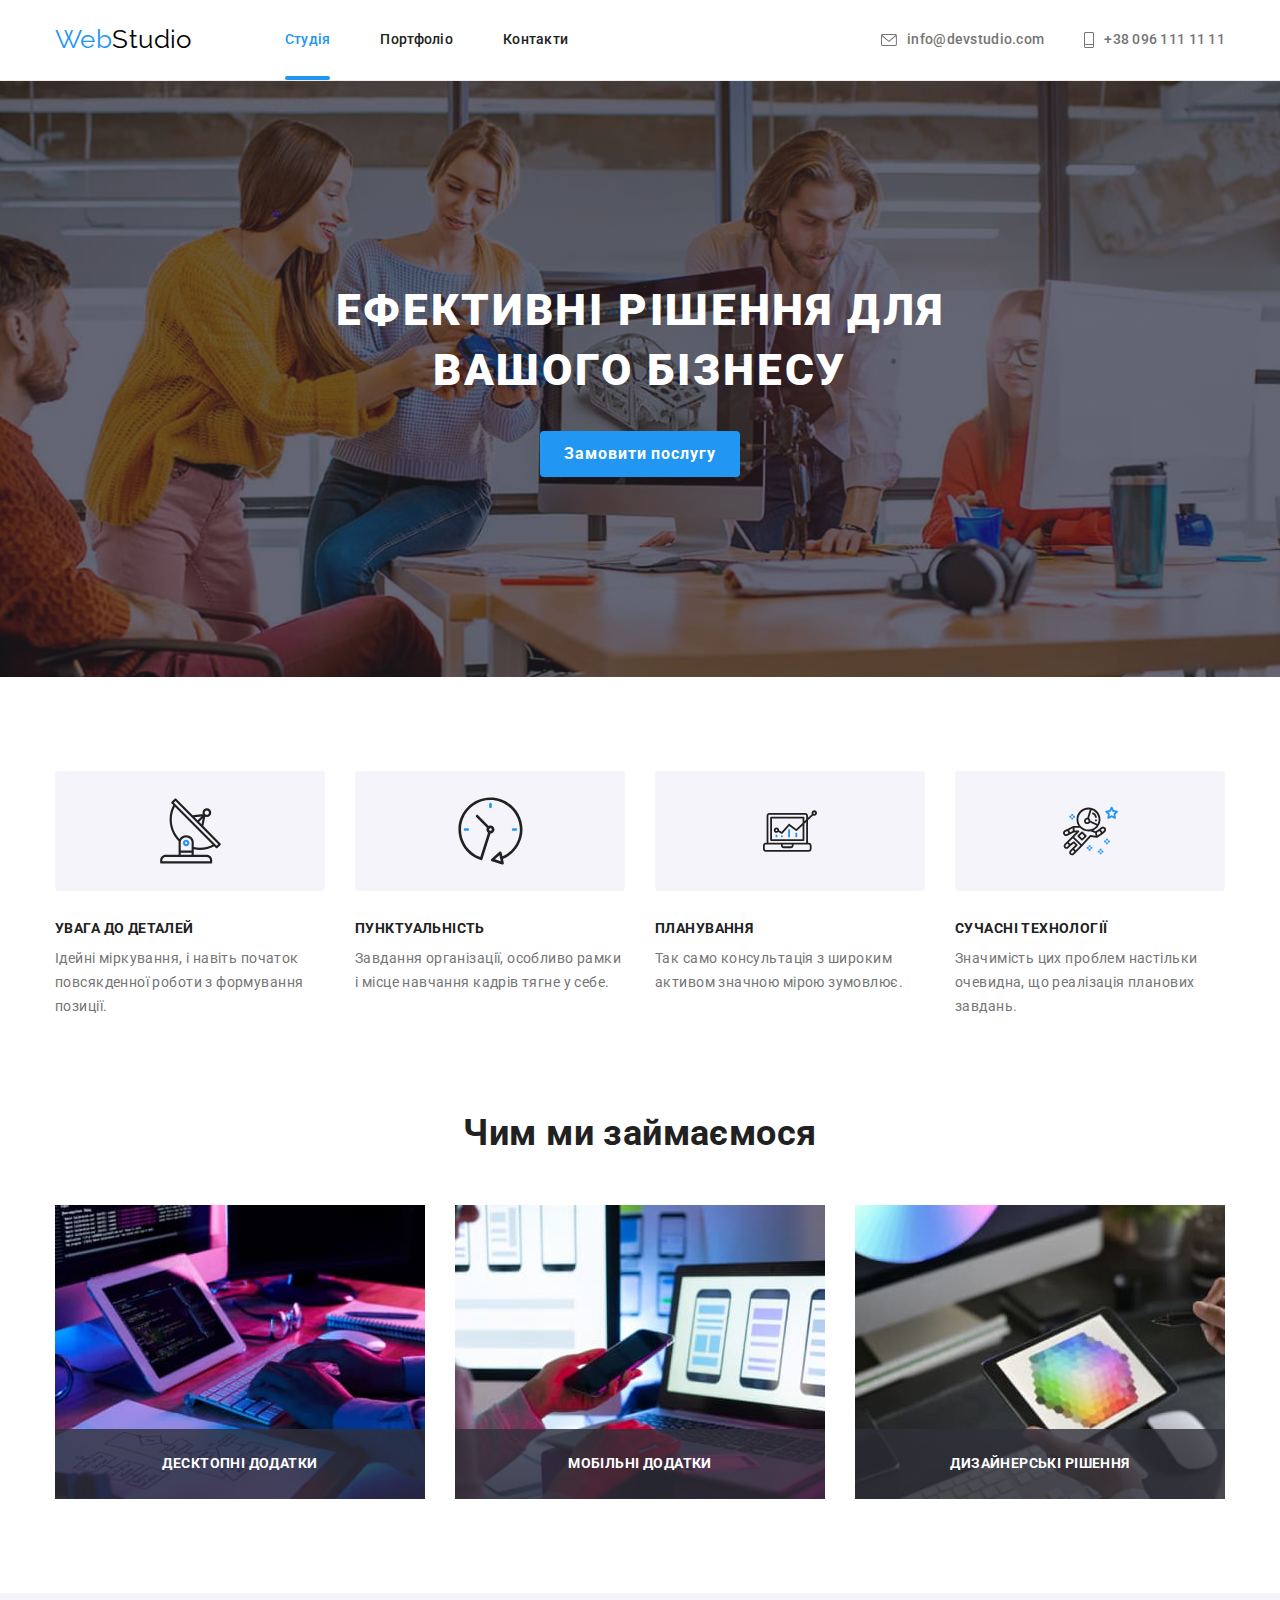
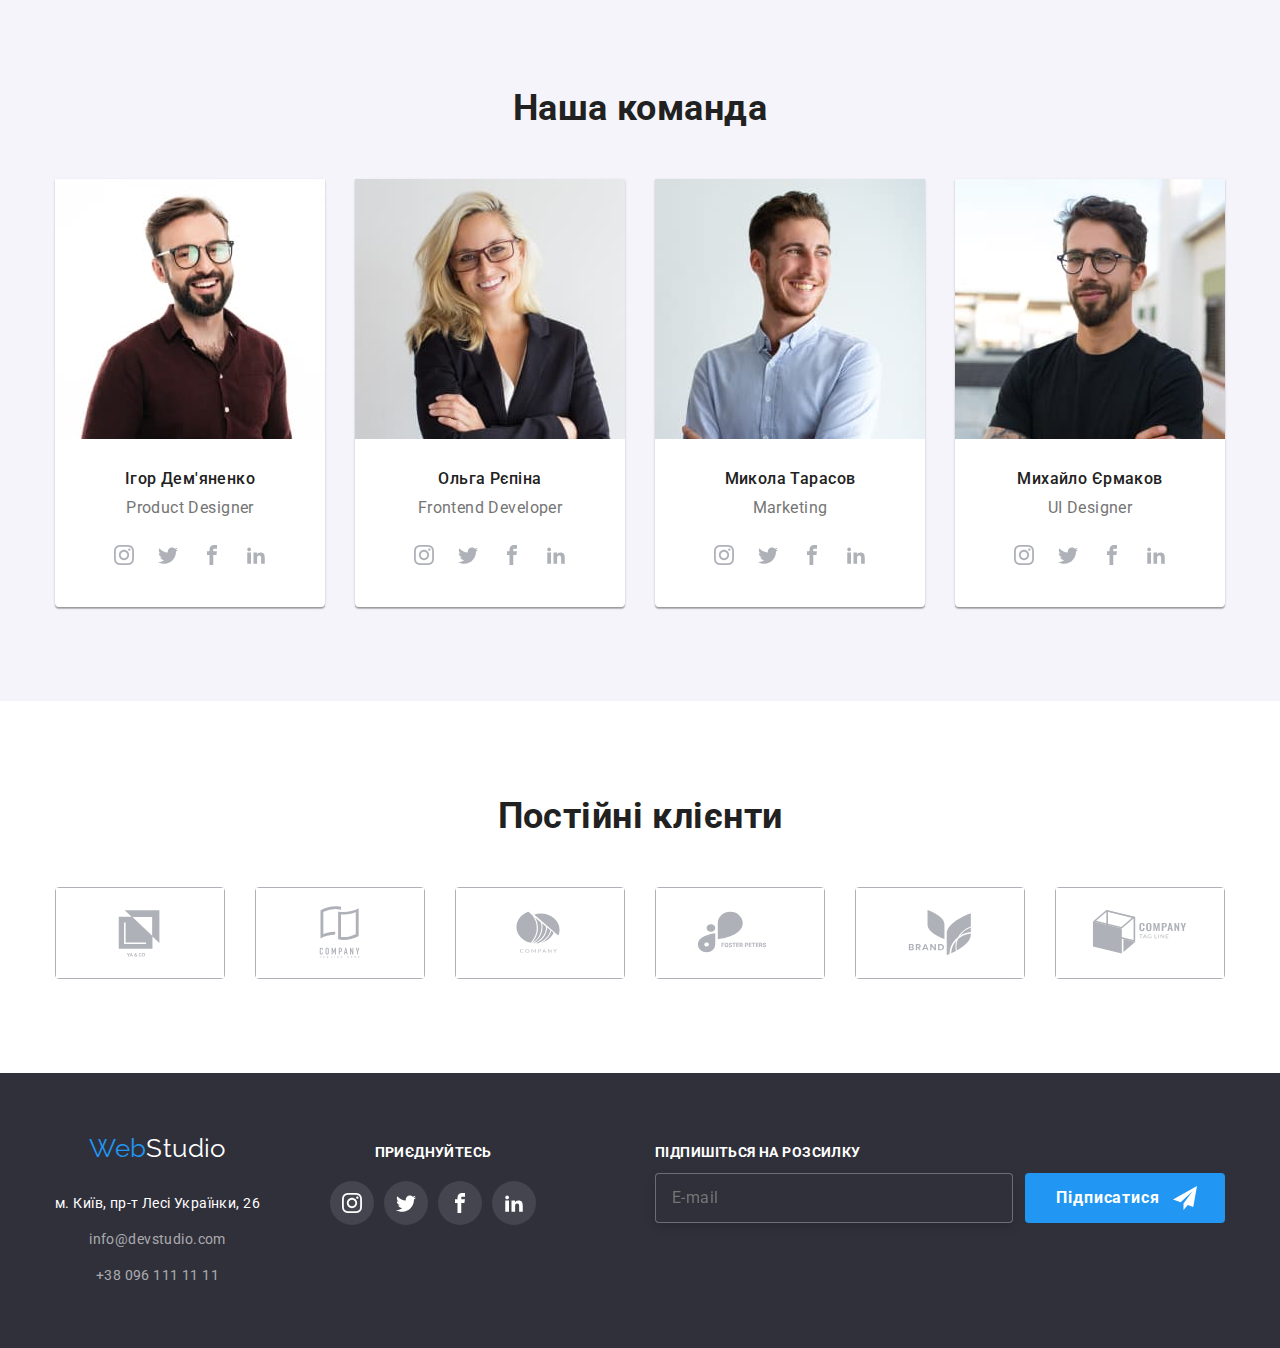
==== commit b9a348f7: "ДЗ 8 підключив скрипт до меню" ====
--- a/index.html
+++ b/index.html
@@ -41,16 +41,16 @@
         aria-controls="mob-menu" data-menu-button>
         <svg width="40" height="40" aria-label="Перемикач мобільного меню">
             <use class="menu-icon" href="./images/icomoon/icons.svg#icon-menu"></use>
-            <use class="cross-icon" href="./images/icomoon/icons.svg#icon-close-black"></use>
+            <!-- <use class="cross-icon" href="./images/icomoon/icons.svg#icon-close-black"></use> -->
             
         </svg>
         </button>
     </div>
-    <div class="mob-menu is-open" id="mob-menu" data-menu-open>
+    <div class="mob-menu" data-menu-open>
     <div class="container">
-        <button type="button" class="mob-menu-close" data-menu-close>
-            <svg class="mob-menu-close-icons" width="18" height="18">
-                <use href="./images/icomoon/icons.svg#icon-close-black"></use>
+        <button type="button" class="mob-menu-close is-open" data-menu-close>
+            <svg  width="40" height="40">
+                <use class="cross-icon" href="./images/icomoon/icons.svg#icon-close-black"></use>
             </svg>
         </button>
         
@@ -73,21 +73,14 @@
         </ul>
         <div class="mob-soc ">
             <ul class="mob-soc-list list">
-                <li class="mob-soc-items">
-                    <!-- <a href="#" class="mob-soc-link link">Instagram
-                    <svg width="22" height="2" class="mob-soc-icons">
-                        <use href="./images/icomoon/icons.svg#icon-menu"></use>
-                    </svg>
-                    </a> -->
-                    <a href="#" class="mob-soc__link link">Instagram
-                        <svg width="20" height="20" class="mob-soc__icons">
-                            <use href="./images/icomoon/icons.svg#icon-line"></use>
-                        </svg>
-                    </a>
-                </li>
-                <li class="mob-soc-items">Twitter</li>
-                <li class="mob-soc-items">Facebook</li>
-                <li class="mob-soc-items">LinkedIn</li>
+                <li class="mob-soc-items"><a href="#" class="mob-soc__link link">Instagram</a>
+                </li>
+                <li class="mob-soc-items"><a href="#" class="mob-soc__link link">Twitter</a>
+                </li>
+                <li class="mob-soc-items"><a href="#" class="mob-soc__link link">Facebook</a>
+                </li>
+                <li class="mob-soc-items"><a href="#" class="mob-soc__link link">LinkedIn</a>
+                </li>
             </ul>
         </div>
     </div>
--- a/css/main.min.css
+++ b/css/main.min.css
@@ -1 +1 @@
-html{box-sizing:border-box}*,*::before *::after{box-sizing:inherit}.link{text-decoration:none;color:var(--title-text-color);font-style:normal;transition:250ms cubic-bezier(0.4, 0, 0.2, 1)}.list{padding:0px;margin:0px;list-style:none}.list .link:hover,.list .link:focus{color:var(--accent-color)}:root{--primary-text-color: #757575;--title-text-color:#212121;--accent-color:#2196F3;--primary-bg-color:#FFFFFF;--logo-color:#000000;--secondary-bg-color:#2F303A}body{font-family:"Roboto",sans-serif;font-size:14px;letter-spacing:.03em;background-color:var(--primary-bg-color);color:var(--title-text-color)}.container{margin:0 auto;padding-left:15px;padding-right:15px;width:100%}@media screen and (min-width: 480px){.container{width:480px}}@media screen and (min-width: 768px){.container{width:768px}}@media screen and (min-width: 1200px){.container{width:1200px}}.logo,.logo__header{padding-top:24px;padding-bottom:25px}.logo{font-family:"Raleway";font-size:26px;line-height:1.19;color:var(--accent-color)}.logo:hover,.logo:focus{color:var(--accent-color)}.logo__header{color:var(--logo-color)}.header{position:relative;border-bottom-width:1px;border-bottom-style:solid;border-bottom-color:#ececec}.main-nav{display:flex;align-items:center}.navigation__list{font-weight:500;display:flex;margin-left:88px}@media screen and (min-width: 1200px){.navigation__list{margin-left:93px}}.activ,.navigation__link,.contacts__link{display:block;align-items:center}@media screen and (min-width: 1200px){.activ,.navigation__link,.contacts__link{padding-top:32px;padding-bottom:32px}}.navigation__list .navigation__item:not(:last-child){margin-right:50px}.activ{position:relative;color:var(--accent-color)}.activ.link::after{content:"";position:absolute;left:0;bottom:-32px;width:100%;height:4px;background:var(--accent-color);border-radius:2px}@media screen and (min-width: 1200px){.activ.link::after{bottom:0px}}.activ.link{text-decoration:none;font-weight:500;font-size:14px;line-height:1.14;letter-spacing:.02em;color:var(--accent-color);background-color:var(--primary-bg-color)}.navigation .link{font-weight:500;font-size:14px;line-height:1.14;letter-spacing:.02em}.navigation{display:none}@media screen and (min-width: 768px){.navigation{display:flex}}.contacts{display:none;font-weight:500}@media screen and (min-width: 768px){.contacts{display:block;margin-left:68px;margin-right:0px}}@media screen and (min-width: 1200px){.contacts{display:flex;margin-left:auto}}.contacts .contacts__item:not(:last-child){margin-right:40px}.navigation__item{display:flex;align-items:center}.contacts__icons{fill:currentColor;margin-right:10px}.contacts-mail__link,.contacts-tel__link{display:flex;align-items:center;font-weight:500;line-height:1.14;letter-spacing:.02em;color:var(--primary-text-color)}.contacts-mail__link:hover,.contacts-mail__link:focus,.contacts-tel__link:hover,.contacts-tel__link:focus{fill:var(--accent-color)}.contacts-mail__link{margin-bottom:10px;margin-right:0px}@media screen and (min-width: 1200px){.contacts-mail__link{margin-bottom:0px}}.menu-open{margin-left:auto;display:inline-block;padding:0px;border:none;background-color:rgba(0,0,0,0)}.menu-open:hover,.menu-open :focus{cursor:pointer;fill:var(--accent-color)}@media screen and (min-width: 768px){.menu-open{display:none}}.menu-open .cross-icon{display:none}.menu-open.is-open .cross-icon{display:block}.menu-open.is-open .menu-icon{display:none}.mob-menu{display:none;background-color:tan}.mob-menu.is-open{display:block;position:fixed;height:100vh;width:100vw;background-color:tan;padding:21px 0px}.mob-menu.container{display:block;height:100%;padding:21px 0px}.mob-menu-close{display:block;border:none;margin-left:auto;margin-right:0px}.mob-navigation__link.activ.link{font-weight:500;font-size:40px;line-height:1.17;letter-spacing:.02em;color:var(--accent-color);background-color:tan}.mob-navigation__link.activ.link::after{display:none}.mob-navigation__list{font-weight:500;font-size:40px;line-height:1.17;letter-spacing:.02em}.mob-navigation__list .mob-navigation__item:not(:last-child){margin-bottom:32px}.mob-navigation{margin-bottom:306px}.mob-contacts-tel__link{font-weight:500;font-size:34px;line-height:1.17;letter-spacing:.02em;color:#2196f3}.mob-contacts-mail__link{font-weight:500;font-size:24px;line-height:1.16;letter-spacing:.02em;color:#757575;margin-top:32px}.mob-contacts__item:not(:last-child){margin-bottom:32px}.mob-contacts__item:last-child{margin-bottom:64px}.mob-soc-items{font-weight:500;font-size:18px;line-height:1.22;letter-spacing:.02em;color:#2196f3}.mob-soc-list.list{display:flex}.mob-soc-items:not(:last-child){margin-right:20px}.hero{padding:118px 0px;text-align:center;background:var(--secondary-bg-color)}@media screen and (min-width: 1200px){.hero{padding:200px 0px}}.overlay{width:100%;margin-right:auto;margin-left:auto;background-image:linear-gradient(to right, rgba(47, 48, 58, 0.4), rgba(47, 48, 58, 0.4)),url(../images/hero-img-mob1x.jpg);background-repeat:no-repeat;background-position:center;background-size:cover}@media screen and (min-width: 1200px){.overlay{max-width:1600px}}@media(-webkit-min-device-pixel-ratio: 2), (min-resolution: 2dppx){.overlay{background-image:linear-gradient(to right, rgba(47, 48, 58, 0.4), rgba(47, 48, 58, 0.4)),url(../images/hero-img-mob2x.jpg)}}@media screen and (min-width: 768px){.overlay{background-image:linear-gradient(to right, rgba(47, 48, 58, 0.4), rgba(47, 48, 58, 0.4)),url(../images/hero-img-tab1x.jpg)}}@media screen and (min-width: 768px)and (-webkit-min-device-pixel-ratio: 2), screen and (min-width: 768px)and (min-resolution: 2dppx){.overlay{background-image:linear-gradient(to right, rgba(47, 48, 58, 0.4), rgba(47, 48, 58, 0.4)),url(../images/hero-img-tab2x.jpg)}}@media screen and (min-width: 1200px){.overlay{background-image:linear-gradient(to right, rgba(47, 48, 58, 0.4), rgba(47, 48, 58, 0.4)),url(../images/hero-img-desktop1x.jpg)}}@media screen and (min-width: 1200px)and (-webkit-min-device-pixel-ratio: 2), screen and (min-width: 1200px)and (min-resolution: 2dppx){.overlay{background-image:linear-gradient(to right, rgba(47, 48, 58, 0.4), rgba(47, 48, 58, 0.4)),url(../images/hero-img-desktop2x.jpg)}}.hero-title{margin-top:0px;margin-bottom:30px;max-width:360px;margin-right:auto;margin-left:auto;font-weight:900;font-size:26px;line-height:1.62;letter-spacing:.06em;text-transform:uppercase;color:var(--primary-bg-color)}@media screen and (min-width: 1200px){.hero-title{max-width:696px;font-size:44px;line-height:1.36}}.hero-button{margin-top:0px;border-radius:4px;padding:8px 22px;display:inline-block;min-width:200px;cursor:pointer;font-family:inherit;font-weight:700;font-size:16px;line-height:1.88;align-items:center;text-align:center;letter-spacing:.06em;background:var(--accent-color);color:var(--primary-bg-color);border:none;transition:250ms cubic-bezier(0.4, 0, 0.2, 1)}.hero-button:hover,.hero-button:focus{color:var(--accent-color);background-color:var(--primary-bg-color)}@media screen and (max-width: 479px){.features__list{width:100%}}@media screen and (min-width: 768px){.features__list{display:flex;flex-wrap:wrap}}@media screen and (min-width: 1200px){.features__list{flex-wrap:nowrap}}.features__item{margin-bottom:30px}@media screen and (min-width: 768px){.features__item{width:calc((100% - 60px)/2);margin:15px}}@media screen and (min-width: 1200px){.features__item{margin:0}}@media screen and (min-width: 1200px){.features__item:not(:last-child){margin-right:30px}}.features__box{display:flex;align-items:center;justify-content:center;contain:"";margin-bottom:30px;height:120px;background:#f5f4fa;border-radius:4px}.features__title{margin-top:0px;margin-bottom:10px;font-weight:700;font-size:14px;line-height:1.14;text-transform:uppercase;color:var(--title-text-color);text-align:center}@media screen and (min-width: 768px){.features__title{text-align:start}}.features__text{margin-top:0px;margin-bottom:0px;line-height:1.71;color:var(--primary-text-color)}.work.section{padding-top:0px}@media screen and (max-width: 1199px){.work.section{display:none}}.work__list{display:flex;justify-content:center}.work__list .work__item{width:370px}.work__list .work__item:not(:last-child){margin-right:30px}.work__title,.clients__title{margin-top:0px;margin-bottom:50px}.work .title,.team .title,.clients .title{font-weight:700;font-size:36px;line-height:1.17;text-align:center;color:var(--title-text-color)}.work__img{display:block;max-width:100%;height:auto}.work__box{position:relative;overflow:hidden}.work__label{display:flex;align-items:center;justify-content:center;width:370px;height:70px;position:absolute;background:rgba(47,48,58,.8);left:0;bottom:0;margin-top:0;margin-bottom:0;width:100%;font-weight:700;line-height:1.14;text-transform:uppercase;color:var(--primary-bg-color)}.team__title{margin-top:0px;margin-bottom:10px}.team__title.title{margin-top:0px;margin-bottom:50px}.team__text{margin-top:0px;margin-bottom:0px}.team__card-list{width:100%}@media screen and (min-width: 768px){.team__card-list{display:flex;flex-wrap:wrap}}@media screen and (min-width: 1200px){.team__card-list{display:flex;flex-wrap:nowrap;justify-content:center}}@media screen and (min-width: 1200px){.team__card:not(:last-child){margin-right:30px}}.section{padding-top:94px;padding-bottom:94px}.team{margin-top:0px;margin-bottom:0px;background:#f5f4fa}.team__card-end{padding-top:30px;padding-bottom:30px}.team__card{margin-bottom:30px;background:var(--primary-bg-color);box-shadow:0px 1px 3px rgba(0,0,0,.12),0px 1px 1px rgba(0,0,0,.14),0px 2px 1px rgba(0,0,0,.2);border-radius:0px 0px 4px 4px}@media screen and (min-width: 768px){.team__card{width:calc((100% - 60px)/2);margin:15px}}@media screen and (min-width: 1200px){.team__card{margin:0;width:270px}}.team__title{font-weight:500;font-size:16px;line-height:1.19;text-align:center;color:var(--title-text-color)}.team__text{margin-bottom:16px;font-size:16px;line-height:1.19;text-align:center;color:var(--primary-text-color)}.team__img{display:block;margin-top:0px;height:auto;width:100%}@media screen and (min-width: 1200px){.team__img{max-width:100%}}.team__soc-list{display:flex;align-items:center;justify-content:center}.team__soc-items{width:44px;height:44px;background-color:var(--primary-bg-color);border-radius:50%}.team__soc-items :not(:last-child){margin-right:10px}.team__soc-link{width:100%;height:100%;display:flex;align-items:center;justify-content:center;fill:#afb1b8;border-radius:50%}.team__soc-link:hover,.team__soc-link:focus{background:#2196f3;fill:var(--primary-bg-color);border-radius:50%}.clients{background-color:var(--primary-bg-color)}.clients__list{display:flex;flex-wrap:wrap;margin-top:0px;margin-bottom:0px;padding:0px}@media screen and (min-width: 1200px){.clients__list{display:flex;align-items:center;justify-content:center;flex-wrap:nowrap}}.clients__items{display:block;width:calc((100% - 60px)/2);margin:15px;height:92px;border:1px solid #afb1b8;border-radius:4px;transition:250ms cubic-bezier(0.4, 0, 0.2, 1)}.clients__items:hover,.clients__items:focus{border-color:var(--accent-color)}@media screen and (min-width: 768px){.clients__items{width:calc((100% - 90px)/3);margin:15px}}@media screen and (min-width: 1200px){.clients__items{width:170px;margin:0px}}@media screen and (min-width: 1200px){.clients__items:not(:last-child){margin-right:30px}}.clients__link{width:100%;height:100%;display:flex;align-items:center;justify-content:center;fill:#afb1b8;background:var(--primary-bg-color);transition:250ms cubic-bezier(0.4, 0, 0.2, 1)}.clients__link:hover,.clients__link:focus{fill:var(--accent-color)}.footer{padding-top:60px;padding-bottom:60px;background:var(--secondary-bg-color)}.footer.link{display:block;margin-bottom:28px;padding-top:0px;padding-bottom:0px}@media screen and (min-width: 768px){.footer-tab-box{display:flex;align-items:baseline;justify-content:space-around;margin-bottom:60px}}@media screen and (min-width: 1200px){.footer-tab-box{margin-bottom:0px}}.footer-logo-box{text-align:center}.logo__footer{margin-top:0px;margin-bottom:28px;color:var(--primary-bg-color)}.footer-contact__list .footer-contact__item:not(:last-child){margin-bottom:12px}.footer__adress{margin-top:0px;line-height:1.71;color:var(--primary-bg-color)}.footer__mailto,.footer__tel{margin-top:0px;line-height:1.71;color:rgba(255,255,255,.6)}@media screen and (min-width: 1200px){.footer .container{display:flex;align-items:baseline}}.footer-soc-box{display:flex;flex-direction:column;padding-top:60px;padding-bottom:60px;align-items:center}@media screen and (min-width: 768px){.footer-soc-box{padding-top:0px;padding-bottom:0px}}@media screen and (min-width: 1200px){.footer-soc-box{margin-left:70px}}.footer-soc__text{font-weight:700;line-height:1.14;text-transform:uppercase;color:var(--primary-bg-color);margin-top:0px;margin-bottom:20px}.footer-soc__list{display:flex;align-items:center}.footer-soc__items{width:44px;height:44px;background-color:rgba(255,255,255,.1);border-radius:50%;transition:250ms cubic-bezier(0.4, 0, 0.2, 1)}.footer-soc__items:not(:last-child){margin-right:10px}.footer-soc__items:hover,.footer-soc__items:focus{background-color:var(--accent-color);border-radius:50%}.footer-soc__link.link{width:100%;height:100%;display:flex;align-items:center;justify-content:center;fill:var(--primary-bg-color)}@media screen and (min-width: 768px){.footer-form-box{margin-left:auto;margin-right:auto}}@media screen and (min-width: 1200px){.footer-form-box{margin-left:auto;margin-right:0px}}.footer-form{display:flex;flex-wrap:wrap;align-items:center}@media screen and (min-width: 1200px){.footer-form{flex-wrap:nowrap;align-items:baseline}}.footer-form__text{font-weight:700;font-size:14px;line-height:1.14px;text-transform:uppercase;color:var(--primary-bg-color);margin-top:0px;margin-bottom:20px;text-align:center}@media screen and (min-width: 1200px){.footer-form__text{text-align:start}}.footer-form__input{margin-bottom:20px;width:100%;height:50px;border:1px solid rgba(255,255,255,.3);filter:drop-shadow(0px 4px 4px rgba(0, 0, 0, 0.15));border-radius:4px;outline:none;background-color:var(--secondary-bg-color);font-size:16px;line-height:1.25;display:flex;align-items:center;letter-spacing:.03em;color:rgba(255,255,255,.6);padding-top:15px;padding-right:220px;padding-bottom:15px;padding-left:16px}@media screen and (min-width: 480px){.footer-form__input{width:450px}}@media screen and (min-width: 768px){.footer-form__input{margin-right:159px;margin-left:159px}}@media screen and (min-width: 1200px){.footer-form__input{width:358px;margin-left:auto;margin-right:12px;margin-bottom:0px}}.footer-button{position:relative;margin-right:auto;margin-left:auto}.footer-btn{width:200px;height:50px;background:#2196f3;font-weight:700;font-size:16px;line-height:1.88;letter-spacing:.06em;color:#fff;border-radius:4px;padding:10px 62px 10px 28px;border:rgba(0,0,0,0);cursor:pointer}.footer-icons-btn{position:absolute;top:50%;right:28px;transform:translateY(-50%)}.filter__list{display:flex;justify-content:center;margin-bottom:50px}.filter__list .filter__item:not(:last-child){margin-right:8px}.filter__button{padding:6px 22px;cursor:pointer;font-family:inherit;font-weight:500;font-size:16px;line-height:1.62;text-align:center;background:#f5f4fa;color:var(--title-text-color);border:0em;border-radius:4px;transition:250ms cubic-bezier(0.4, 0, 0.2, 1)}.filter__button:hover,.filter__button:focus{background:var(--accent-color);color:var(--primary-bg-color);box-shadow:0px 3px 1px rgba(0,0,0,.1),0px 1px 2px rgba(0,0,0,.08),0px 2px 2px rgba(0,0,0,.12)}.filter__button.activ{padding:6px 22px;cursor:pointer;font-family:inherit;font-weight:500;font-size:16px;line-height:1.62;color:var(--primary-bg-color);background-color:var(--accent-color)}.projects__list{display:flex;flex-wrap:wrap;justify-content:center;background:var(--primary-bg-color);cursor:pointer}.projects__img{display:block;margin-top:0px;max-width:100%;height:auto}.projects__box{position:relative;overflow:hidden}.overlay__projects{position:absolute;top:0;left:0;width:370px;height:294px;max-width:100%;min-height:100%;background:rgba(33,150,243,.9);transform:translateY(100%);transition:250ms cubic-bezier(0.4, 0, 0.2, 1);font-size:18px;line-height:1.55;color:var(--primary-bg-color);padding:63px 24px;margin-top:0px}.projects__item:hover .overlay__projects{transform:translateY(0%)}.projects__end{padding:20px 24px;border-left:1px solid #eee;border-right:1px solid #eee;border-bottom:1px solid #eee;z-index:2}.projects__title{text-decoration:none;margin-top:0px;margin-bottom:4px;font-weight:700;font-size:18px;line-height:2;letter-spacing:.06em;background:var(--primary-bg-color);color:var(--title-text-color)}.projects__text{text-decoration:none;margin-top:0px;margin-bottom:0px;font-size:16px;line-height:1.88;color:var(--primary-text-color)}.projects__item{display:block;width:370px;margin-right:30px;margin-bottom:30px;background:var(--primary-bg-color)}.projects__item:hover,.projects__item:focus{box-shadow:0px 1px 1px rgba(0,0,0,.12),0px 4px 4px rgba(0,0,0,.06),1px 4px 6px rgba(0,0,0,.16)}.projects__item:nth-child(3n){margin-right:0px}.projects__item:nth-last-child(-n+3){margin-bottom:0px}.backdrop{position:fixed;background:rgba(0,0,0,.2);top:0;left:0;width:100%;height:100%;transition:1500ms cubic-bezier(0.4, 0, 0.2, 1);z-index:2}.modal{display:block;position:absolute;width:100%;align-items:center;top:50%;left:50%;transform:translate(-50%, -50%);background-color:var(--primary-bg-color);padding:40px}@media screen and (min-width: 480px){.modal{width:450px}}@media screen and (min-width: 1200px){.modal{width:528px}}.backdrop.is-hidden{opacity:0;pointer-events:none}.btn-modal{display:flex;align-items:center;position:absolute;padding:0;top:8px;right:8px;cursor:pointer;fill:#000;background:var(--primary-bg-color);border:1px solid rgba(0,0,0,.1);border-radius:50%;transition:250ms cubic-bezier(0.4, 0, 0.2, 1)}.btn-modal:hover,.btn-modal:focus{fill:var(--accent-color)}form{width:100%;margin-left:auto;margin-right:auto}.text-form{margin-top:0px;margin-bottom:12px;font-weight:700;font-size:20px;line-height:30px;text-align:center;color:#212121}@media screen and (min-width: 1200px){.text-form{font-size:20px;line-height:23px}}.form-input:required{border:1px solid rgba(33,33,33,.2);border-radius:4px}.form-input{cursor:pointer;width:100%;height:40px;border:1px solid rgba(33,33,33,.2);border-radius:4px;padding-left:42px;transition:250ms cubic-bezier(0.4, 0, 0.2, 1);outline:none}.form-input .form-input:hover,.form-input .form-input:focus{border:1px solid var(--accent-color)}.form-input:hover+svg,.form-input:focus+svg{fill:var(--accent-color)}.form-field{display:flex;flex-direction:column;text-align:start;margin-top:0;margin-bottom:10px;margin-right:auto}.form-field.coment{margin-bottom:20px}.form-label{font-size:12px;line-height:1.16;letter-spacing:.01em;color:#757575;margin-top:0px;margin-bottom:4px}.text-coment{font-size:14px;line-height:1.14;letter-spacing:.01em;color:rgba(117,117,117,.5);width:100%;height:120px;border:1px solid rgba(33,33,33,.2);border-radius:4px;resize:none;padding:12px 16px;outline:none}@media screen and (min-width: 1200px){.text-coment{font-size:12px;line-height:1.71}}.modal-link{font-size:14px;line-height:1.71px;color:#2196f3}.form-icons{position:relative;width:100%}.name-icons{position:absolute;top:50%;left:12px;transform:translateY(-50%)}.check-group{display:flex;align-items:center;justify-content:center;width:16px;height:15px;margin-right:8px;border-radius:4px;border:2px solid var(--title-text-color)}.check-group svg{fill:rgba(0,0,0,0)}.visually-hidden{position:absolute;opacity:0}.input-group:checked+label>span{border:none;background-color:var(--accent-color)}.input-group:checked+label>span svg{fill:var(--primary-bg-color)}.input-group:checked+label>span svg{fill:var(--primary-bg-color)}.group-label{display:flex;align-items:center;justify-content:center;margin-top:0px;margin-bottom:30px;font-size:12px;line-height:1.14;color:#757575}@media screen and (min-width: 1200px){.group-label{font-size:14px;line-height:1.71}}.group-link{font-size:12px;line-height:1.14;color:var(--accent-color)}@media screen and (min-width: 1200px){.group-link{font-size:14px;line-height:1.71}}.btn-form{width:200px;height:50px;margin-top:0px;margin-bottom:0px;padding:10px 52px;cursor:pointer;font-weight:700;font-size:16px;line-height:1.88;text-align:center;letter-spacing:.06em;color:var(--primary-bg-color);border:none;transition:250ms cubic-bezier(0.4, 0, 0.2, 1);background:#188ce8;box-shadow:0px 4px 4px rgba(0,0,0,.15);border-radius:4px}.btn-form-box{display:flex;align-items:center;justify-content:center}.filter__list{display:flex;justify-content:center;margin-bottom:50px}.filter__list .filter__item:not(:last-child){margin-right:8px}.filter__button{padding:6px 22px;cursor:pointer;font-family:inherit;font-weight:500;font-size:16px;line-height:1.62;text-align:center;background:#f5f4fa;color:var(--title-text-color);border:0em;border-radius:4px;transition:250ms cubic-bezier(0.4, 0, 0.2, 1)}.filter__button:hover,.filter__button:focus{background:var(--accent-color);color:var(--primary-bg-color);box-shadow:0px 3px 1px rgba(0,0,0,.1),0px 1px 2px rgba(0,0,0,.08),0px 2px 2px rgba(0,0,0,.12)}.filter__button.activ{padding:6px 22px;cursor:pointer;font-family:inherit;font-weight:500;font-size:16px;line-height:1.62;color:var(--primary-bg-color);background-color:var(--accent-color)}.projects__list{display:flex;flex-wrap:wrap;justify-content:center;background:var(--primary-bg-color);cursor:pointer}.projects__img{display:block;margin-top:0px;max-width:100%;height:auto}.projects__box{position:relative;overflow:hidden}.overlay__projects{position:absolute;top:0;left:0;width:370px;height:294px;max-width:100%;min-height:100%;background:rgba(33,150,243,.9);transform:translateY(100%);transition:250ms cubic-bezier(0.4, 0, 0.2, 1);font-size:18px;line-height:1.55;color:var(--primary-bg-color);padding:63px 24px;margin-top:0px}.projects__item:hover .overlay__projects{transform:translateY(0%)}.projects__end{padding:20px 24px;border-left:1px solid #eee;border-right:1px solid #eee;border-bottom:1px solid #eee;z-index:2}.projects__title{text-decoration:none;margin-top:0px;margin-bottom:4px;font-weight:700;font-size:18px;line-height:2;letter-spacing:.06em;background:var(--primary-bg-color);color:var(--title-text-color)}.projects__text{text-decoration:none;margin-top:0px;margin-bottom:0px;font-size:16px;line-height:1.88;color:var(--primary-text-color)}.projects__item{display:block;width:370px;margin-right:30px;margin-bottom:30px;background:var(--primary-bg-color)}.projects__item:hover,.projects__item:focus{box-shadow:0px 1px 1px rgba(0,0,0,.12),0px 4px 4px rgba(0,0,0,.06),1px 4px 6px rgba(0,0,0,.16)}.projects__item:nth-child(3n){margin-right:0px}.projects__item:nth-last-child(-n+3){margin-bottom:0px}.header{position:relative;border-bottom-width:1px;border-bottom-style:solid;border-bottom-color:#ececec}.main-nav{display:flex;align-items:center}.navigation__list{font-weight:500;display:flex;margin-left:88px}@media screen and (min-width: 1200px){.navigation__list{margin-left:93px}}.activ,.navigation__link,.contacts__link{display:block;align-items:center}@media screen and (min-width: 1200px){.activ,.navigation__link,.contacts__link{padding-top:32px;padding-bottom:32px}}.navigation__list .navigation__item:not(:last-child){margin-right:50px}.activ{position:relative;color:var(--accent-color)}.activ.link::after{content:"";position:absolute;left:0;bottom:-32px;width:100%;height:4px;background:var(--accent-color);border-radius:2px}@media screen and (min-width: 1200px){.activ.link::after{bottom:0px}}.activ.link{text-decoration:none;font-weight:500;font-size:14px;line-height:1.14;letter-spacing:.02em;color:var(--accent-color);background-color:var(--primary-bg-color)}.navigation .link{font-weight:500;font-size:14px;line-height:1.14;letter-spacing:.02em}.navigation{display:none}@media screen and (min-width: 768px){.navigation{display:flex}}.contacts{display:none;font-weight:500}@media screen and (min-width: 768px){.contacts{display:block;margin-left:68px;margin-right:0px}}@media screen and (min-width: 1200px){.contacts{display:flex;margin-left:auto}}.contacts .contacts__item:not(:last-child){margin-right:40px}.navigation__item{display:flex;align-items:center}.contacts__icons{fill:currentColor;margin-right:10px}.contacts-mail__link,.contacts-tel__link{display:flex;align-items:center;font-weight:500;line-height:1.14;letter-spacing:.02em;color:var(--primary-text-color)}.contacts-mail__link:hover,.contacts-mail__link:focus,.contacts-tel__link:hover,.contacts-tel__link:focus{fill:var(--accent-color)}.contacts-mail__link{margin-bottom:10px;margin-right:0px}@media screen and (min-width: 1200px){.contacts-mail__link{margin-bottom:0px}}/*# sourceMappingURL=main.min.css.map */+html{box-sizing:border-box}*,*::before *::after{box-sizing:inherit}.link{text-decoration:none;color:var(--title-text-color);font-style:normal;transition:250ms cubic-bezier(0.4, 0, 0.2, 1)}.list{padding:0px;margin:0px;list-style:none}.list .link:hover,.list .link:focus{color:var(--accent-color)}:root{--primary-text-color: #757575;--title-text-color:#212121;--accent-color:#2196F3;--primary-bg-color:#FFFFFF;--logo-color:#000000;--secondary-bg-color:#2F303A}body{font-family:"Roboto",sans-serif;font-size:14px;letter-spacing:.03em;background-color:var(--primary-bg-color);color:var(--title-text-color)}.container{margin:0 auto;padding-left:15px;padding-right:15px;width:100%}@media screen and (min-width: 480px){.container{width:480px}}@media screen and (min-width: 768px){.container{width:768px}}@media screen and (min-width: 1200px){.container{width:1200px}}.logo,.logo__header{padding-top:24px;padding-bottom:25px}.logo{font-family:"Raleway";font-size:26px;line-height:1.19;color:var(--accent-color)}.logo:hover,.logo:focus{color:var(--accent-color)}.logo__header{color:var(--logo-color)}.header{position:relative;border-bottom-width:1px;border-bottom-style:solid;border-bottom-color:#ececec}.main-nav{display:flex;align-items:center}.navigation__list{font-weight:500;display:flex;margin-left:88px}@media screen and (min-width: 1200px){.navigation__list{margin-left:93px}}.activ,.navigation__link,.contacts__link{display:block;align-items:center}@media screen and (min-width: 1200px){.activ,.navigation__link,.contacts__link{padding-top:32px;padding-bottom:32px}}.navigation__list .navigation__item:not(:last-child){margin-right:50px}.activ{position:relative;color:var(--accent-color)}.activ.link::after{content:"";position:absolute;left:0;bottom:-32px;width:100%;height:4px;background:var(--accent-color);border-radius:2px}@media screen and (min-width: 1200px){.activ.link::after{bottom:0px}}.activ.link{text-decoration:none;font-weight:500;font-size:14px;line-height:1.14;letter-spacing:.02em;color:var(--accent-color);background-color:var(--primary-bg-color)}.navigation .link{font-weight:500;font-size:14px;line-height:1.14;letter-spacing:.02em}.navigation{display:none}@media screen and (min-width: 768px){.navigation{display:flex}}.contacts{display:none;font-weight:500}@media screen and (min-width: 768px){.contacts{display:block;margin-left:68px;margin-right:0px}}@media screen and (min-width: 1200px){.contacts{display:flex;margin-left:auto}}.contacts .contacts__item:not(:last-child){margin-right:40px}.navigation__item{display:flex;align-items:center}.contacts__icons{fill:currentColor;margin-right:10px}.contacts-mail__link,.contacts-tel__link{display:flex;align-items:center;font-weight:500;line-height:1.14;letter-spacing:.02em;color:var(--primary-text-color)}.contacts-mail__link:hover,.contacts-mail__link:focus,.contacts-tel__link:hover,.contacts-tel__link:focus{fill:var(--accent-color)}.contacts-mail__link{margin-bottom:10px;margin-right:0px}@media screen and (min-width: 1200px){.contacts-mail__link{margin-bottom:0px}}.menu-open{margin-left:auto;display:inline-block;padding:0px;border:none;background-color:rgba(0,0,0,0)}.menu-open:hover,.menu-open :focus{cursor:pointer;fill:var(--accent-color)}@media screen and (min-width: 768px){.menu-open{display:none}}.menu-open .cross-icon{display:none}.menu-open.is-open .menu-icon{display:block}.menu-open.is-open .cross-icon{display:block}.mob-menu{display:none;background-color:tan}.mob-menu.is-open{display:block;position:fixed;height:100vh;width:100vw;background-color:tan;padding:21px 0px}.mob-menu.container{display:block;height:100%;padding:21px 0px}.mob-menu-close{display:block;border:none;margin-left:auto;margin-right:0px}.mob-navigation__link.activ.link{font-weight:500;font-size:40px;line-height:1.17;letter-spacing:.02em;color:var(--accent-color);background-color:tan}.mob-navigation__link.activ.link::after{display:none}.mob-navigation__list{font-weight:500;font-size:40px;line-height:1.17;letter-spacing:.02em}.mob-navigation__list .mob-navigation__item:not(:last-child){margin-bottom:32px}.mob-navigation{margin-bottom:306px}.mob-contacts-tel__link{font-weight:500;font-size:34px;line-height:1.17;letter-spacing:.02em;color:#2196f3}.mob-contacts-mail__link{font-weight:500;font-size:24px;line-height:1.16;letter-spacing:.02em;color:#757575;margin-top:32px}.mob-contacts__item:not(:last-child){margin-bottom:32px}.mob-contacts__item:last-child{margin-bottom:64px}.mob-soc-list.list{display:flex}.mob-soc-items:not(:last-child){margin-right:10px;border-right:1px solid rgba(33,33,33,.2);padding-right:10px}.mob-soc__link{font-weight:500;font-size:18px;line-height:1.22;letter-spacing:.02em;color:#2196f3}.mob-soc__link:not(:last-child){border-right:1px solid rgba(33,33,33,.2)}.hero{padding:118px 0px;text-align:center;background:var(--secondary-bg-color)}@media screen and (min-width: 1200px){.hero{padding:200px 0px}}.overlay{width:100%;margin-right:auto;margin-left:auto;background-image:linear-gradient(to right, rgba(47, 48, 58, 0.4), rgba(47, 48, 58, 0.4)),url(../images/hero-img-mob1x.jpg);background-repeat:no-repeat;background-position:center;background-size:cover}@media screen and (min-width: 1200px){.overlay{max-width:1600px}}@media(-webkit-min-device-pixel-ratio: 2), (min-resolution: 2dppx){.overlay{background-image:linear-gradient(to right, rgba(47, 48, 58, 0.4), rgba(47, 48, 58, 0.4)),url(../images/hero-img-mob2x.jpg)}}@media screen and (min-width: 768px){.overlay{background-image:linear-gradient(to right, rgba(47, 48, 58, 0.4), rgba(47, 48, 58, 0.4)),url(../images/hero-img-tab1x.jpg)}}@media screen and (min-width: 768px)and (-webkit-min-device-pixel-ratio: 2), screen and (min-width: 768px)and (min-resolution: 2dppx){.overlay{background-image:linear-gradient(to right, rgba(47, 48, 58, 0.4), rgba(47, 48, 58, 0.4)),url(../images/hero-img-tab2x.jpg)}}@media screen and (min-width: 1200px){.overlay{background-image:linear-gradient(to right, rgba(47, 48, 58, 0.4), rgba(47, 48, 58, 0.4)),url(../images/hero-img-desktop1x.jpg)}}@media screen and (min-width: 1200px)and (-webkit-min-device-pixel-ratio: 2), screen and (min-width: 1200px)and (min-resolution: 2dppx){.overlay{background-image:linear-gradient(to right, rgba(47, 48, 58, 0.4), rgba(47, 48, 58, 0.4)),url(../images/hero-img-desktop2x.jpg)}}.hero-title{margin-top:0px;margin-bottom:30px;max-width:360px;margin-right:auto;margin-left:auto;font-weight:900;font-size:26px;line-height:1.62;letter-spacing:.06em;text-transform:uppercase;color:var(--primary-bg-color)}@media screen and (min-width: 1200px){.hero-title{max-width:696px;font-size:44px;line-height:1.36}}.hero-button{margin-top:0px;border-radius:4px;padding:8px 22px;display:inline-block;min-width:200px;cursor:pointer;font-family:inherit;font-weight:700;font-size:16px;line-height:1.88;align-items:center;text-align:center;letter-spacing:.06em;background:var(--accent-color);color:var(--primary-bg-color);border:none;transition:250ms cubic-bezier(0.4, 0, 0.2, 1)}.hero-button:hover,.hero-button:focus{color:var(--accent-color);background-color:var(--primary-bg-color)}@media screen and (max-width: 479px){.features__list{width:100%}}@media screen and (min-width: 768px){.features__list{display:flex;flex-wrap:wrap}}@media screen and (min-width: 1200px){.features__list{flex-wrap:nowrap}}.features__item{margin-bottom:30px}@media screen and (min-width: 768px){.features__item{width:calc((100% - 60px)/2);margin:15px}}@media screen and (min-width: 1200px){.features__item{margin:0}}@media screen and (min-width: 1200px){.features__item:not(:last-child){margin-right:30px}}.features__box{display:flex;align-items:center;justify-content:center;contain:"";margin-bottom:30px;height:120px;background:#f5f4fa;border-radius:4px}.features__title{margin-top:0px;margin-bottom:10px;font-weight:700;font-size:14px;line-height:1.14;text-transform:uppercase;color:var(--title-text-color);text-align:center}@media screen and (min-width: 768px){.features__title{text-align:start}}.features__text{margin-top:0px;margin-bottom:0px;line-height:1.71;color:var(--primary-text-color)}.work.section{padding-top:0px}@media screen and (max-width: 1199px){.work.section{display:none}}.work__list{display:flex;justify-content:center}.work__list .work__item{width:370px}.work__list .work__item:not(:last-child){margin-right:30px}.work__title,.clients__title{margin-top:0px;margin-bottom:50px}.work .title,.team .title,.clients .title{font-weight:700;font-size:36px;line-height:1.17;text-align:center;color:var(--title-text-color)}.work__img{display:block;max-width:100%;height:auto}.work__box{position:relative;overflow:hidden}.work__label{display:flex;align-items:center;justify-content:center;width:370px;height:70px;position:absolute;background:rgba(47,48,58,.8);left:0;bottom:0;margin-top:0;margin-bottom:0;width:100%;font-weight:700;line-height:1.14;text-transform:uppercase;color:var(--primary-bg-color)}.team__title{margin-top:0px;margin-bottom:10px}.team__title.title{margin-top:0px;margin-bottom:50px}.team__text{margin-top:0px;margin-bottom:0px}.team__card-list{width:100%}@media screen and (min-width: 768px){.team__card-list{display:flex;flex-wrap:wrap}}@media screen and (min-width: 1200px){.team__card-list{display:flex;flex-wrap:nowrap;justify-content:center}}@media screen and (min-width: 1200px){.team__card:not(:last-child){margin-right:30px}}.section{padding-top:94px;padding-bottom:94px}.team{margin-top:0px;margin-bottom:0px;background:#f5f4fa}.team__card-end{padding-top:30px;padding-bottom:30px}.team__card{margin-bottom:30px;background:var(--primary-bg-color);box-shadow:0px 1px 3px rgba(0,0,0,.12),0px 1px 1px rgba(0,0,0,.14),0px 2px 1px rgba(0,0,0,.2);border-radius:0px 0px 4px 4px}@media screen and (min-width: 768px){.team__card{width:calc((100% - 60px)/2);margin:15px}}@media screen and (min-width: 1200px){.team__card{margin:0;width:270px}}.team__title{font-weight:500;font-size:16px;line-height:1.19;text-align:center;color:var(--title-text-color)}.team__text{margin-bottom:16px;font-size:16px;line-height:1.19;text-align:center;color:var(--primary-text-color)}.team__img{display:block;margin-top:0px;height:auto;width:100%}@media screen and (min-width: 1200px){.team__img{max-width:100%}}.team__soc-list{display:flex;align-items:center;justify-content:center}.team__soc-items{width:44px;height:44px;background-color:var(--primary-bg-color);border-radius:50%}.team__soc-items :not(:last-child){margin-right:10px}.team__soc-link{width:100%;height:100%;display:flex;align-items:center;justify-content:center;fill:#afb1b8;border-radius:50%}.team__soc-link:hover,.team__soc-link:focus{background:#2196f3;fill:var(--primary-bg-color);border-radius:50%}.clients{background-color:var(--primary-bg-color)}.clients__list{display:flex;flex-wrap:wrap;margin-top:0px;margin-bottom:0px;padding:0px}@media screen and (min-width: 1200px){.clients__list{display:flex;align-items:center;justify-content:center;flex-wrap:nowrap}}.clients__items{display:block;width:calc((100% - 60px)/2);margin:15px;height:92px;border:1px solid #afb1b8;border-radius:4px;transition:250ms cubic-bezier(0.4, 0, 0.2, 1)}.clients__items:hover,.clients__items:focus{border-color:var(--accent-color)}@media screen and (min-width: 768px){.clients__items{width:calc((100% - 90px)/3);margin:15px}}@media screen and (min-width: 1200px){.clients__items{width:170px;margin:0px}}@media screen and (min-width: 1200px){.clients__items:not(:last-child){margin-right:30px}}.clients__link{width:100%;height:100%;display:flex;align-items:center;justify-content:center;fill:#afb1b8;background:var(--primary-bg-color);transition:250ms cubic-bezier(0.4, 0, 0.2, 1)}.clients__link:hover,.clients__link:focus{fill:var(--accent-color)}.footer{padding-top:60px;padding-bottom:60px;background:var(--secondary-bg-color)}.footer.link{display:block;margin-bottom:28px;padding-top:0px;padding-bottom:0px}@media screen and (min-width: 768px){.footer-tab-box{display:flex;align-items:baseline;justify-content:space-around;margin-bottom:60px}}@media screen and (min-width: 1200px){.footer-tab-box{margin-bottom:0px}}.footer-logo-box{text-align:center}.logo__footer{margin-top:0px;margin-bottom:28px;color:var(--primary-bg-color)}.footer-contact__list .footer-contact__item:not(:last-child){margin-bottom:12px}.footer__adress{margin-top:0px;line-height:1.71;color:var(--primary-bg-color)}.footer__mailto,.footer__tel{margin-top:0px;line-height:1.71;color:rgba(255,255,255,.6)}@media screen and (min-width: 1200px){.footer .container{display:flex;align-items:baseline}}.footer-soc-box{display:flex;flex-direction:column;padding-top:60px;padding-bottom:60px;align-items:center}@media screen and (min-width: 768px){.footer-soc-box{padding-top:0px;padding-bottom:0px}}@media screen and (min-width: 1200px){.footer-soc-box{margin-left:70px}}.footer-soc__text{font-weight:700;line-height:1.14;text-transform:uppercase;color:var(--primary-bg-color);margin-top:0px;margin-bottom:20px}.footer-soc__list{display:flex;align-items:center}.footer-soc__items{width:44px;height:44px;background-color:rgba(255,255,255,.1);border-radius:50%;transition:250ms cubic-bezier(0.4, 0, 0.2, 1)}.footer-soc__items:not(:last-child){margin-right:10px}.footer-soc__items:hover,.footer-soc__items:focus{background-color:var(--accent-color);border-radius:50%}.footer-soc__link.link{width:100%;height:100%;display:flex;align-items:center;justify-content:center;fill:var(--primary-bg-color)}@media screen and (min-width: 768px){.footer-form-box{margin-left:auto;margin-right:auto}}@media screen and (min-width: 1200px){.footer-form-box{margin-left:auto;margin-right:0px}}.footer-form{display:flex;flex-wrap:wrap;align-items:center}@media screen and (min-width: 1200px){.footer-form{flex-wrap:nowrap;align-items:baseline}}.footer-form__text{font-weight:700;font-size:14px;line-height:1.14px;text-transform:uppercase;color:var(--primary-bg-color);margin-top:0px;margin-bottom:20px;text-align:center}@media screen and (min-width: 1200px){.footer-form__text{text-align:start}}.footer-form__input{margin-bottom:20px;width:100%;height:50px;border:1px solid rgba(255,255,255,.3);filter:drop-shadow(0px 4px 4px rgba(0, 0, 0, 0.15));border-radius:4px;outline:none;background-color:var(--secondary-bg-color);font-size:16px;line-height:1.25;display:flex;align-items:center;letter-spacing:.03em;color:rgba(255,255,255,.6);padding-top:15px;padding-right:220px;padding-bottom:15px;padding-left:16px}@media screen and (min-width: 480px){.footer-form__input{width:450px}}@media screen and (min-width: 768px){.footer-form__input{margin-right:159px;margin-left:159px}}@media screen and (min-width: 1200px){.footer-form__input{width:358px;margin-left:auto;margin-right:12px;margin-bottom:0px}}.footer-button{position:relative;margin-right:auto;margin-left:auto}.footer-btn{width:200px;height:50px;background:#2196f3;font-weight:700;font-size:16px;line-height:1.88;letter-spacing:.06em;color:#fff;border-radius:4px;padding:10px 62px 10px 28px;border:rgba(0,0,0,0);cursor:pointer}.footer-icons-btn{position:absolute;top:50%;right:28px;transform:translateY(-50%)}.filter__list{display:flex;justify-content:center;margin-bottom:50px}.filter__list .filter__item:not(:last-child){margin-right:8px}.filter__button{padding:6px 22px;cursor:pointer;font-family:inherit;font-weight:500;font-size:16px;line-height:1.62;text-align:center;background:#f5f4fa;color:var(--title-text-color);border:0em;border-radius:4px;transition:250ms cubic-bezier(0.4, 0, 0.2, 1)}.filter__button:hover,.filter__button:focus{background:var(--accent-color);color:var(--primary-bg-color);box-shadow:0px 3px 1px rgba(0,0,0,.1),0px 1px 2px rgba(0,0,0,.08),0px 2px 2px rgba(0,0,0,.12)}.filter__button.activ{padding:6px 22px;cursor:pointer;font-family:inherit;font-weight:500;font-size:16px;line-height:1.62;color:var(--primary-bg-color);background-color:var(--accent-color)}.projects__list{display:flex;flex-wrap:wrap;justify-content:center;background:var(--primary-bg-color);cursor:pointer}.projects__img{display:block;margin-top:0px;max-width:100%;height:auto}.projects__box{position:relative;overflow:hidden}.overlay__projects{position:absolute;top:0;left:0;width:370px;height:294px;max-width:100%;min-height:100%;background:rgba(33,150,243,.9);transform:translateY(100%);transition:250ms cubic-bezier(0.4, 0, 0.2, 1);font-size:18px;line-height:1.55;color:var(--primary-bg-color);padding:63px 24px;margin-top:0px}.projects__item:hover .overlay__projects{transform:translateY(0%)}.projects__end{padding:20px 24px;border-left:1px solid #eee;border-right:1px solid #eee;border-bottom:1px solid #eee;z-index:2}.projects__title{text-decoration:none;margin-top:0px;margin-bottom:4px;font-weight:700;font-size:18px;line-height:2;letter-spacing:.06em;background:var(--primary-bg-color);color:var(--title-text-color)}.projects__text{text-decoration:none;margin-top:0px;margin-bottom:0px;font-size:16px;line-height:1.88;color:var(--primary-text-color)}.projects__item{display:block;width:370px;margin-right:30px;margin-bottom:30px;background:var(--primary-bg-color)}.projects__item:hover,.projects__item:focus{box-shadow:0px 1px 1px rgba(0,0,0,.12),0px 4px 4px rgba(0,0,0,.06),1px 4px 6px rgba(0,0,0,.16)}.projects__item:nth-child(3n){margin-right:0px}.projects__item:nth-last-child(-n+3){margin-bottom:0px}.backdrop{position:fixed;background:rgba(0,0,0,.2);top:0;left:0;width:100%;height:100%;transition:1500ms cubic-bezier(0.4, 0, 0.2, 1);z-index:2}.modal{display:block;position:absolute;width:100%;align-items:center;top:50%;left:50%;transform:translate(-50%, -50%);background-color:var(--primary-bg-color);padding:40px}@media screen and (min-width: 480px){.modal{width:450px}}@media screen and (min-width: 1200px){.modal{width:528px}}.backdrop.is-hidden{opacity:0;pointer-events:none}.btn-modal{display:flex;align-items:center;position:absolute;padding:0;top:8px;right:8px;cursor:pointer;fill:#000;background:var(--primary-bg-color);border:1px solid rgba(0,0,0,.1);border-radius:50%;transition:250ms cubic-bezier(0.4, 0, 0.2, 1)}.btn-modal:hover,.btn-modal:focus{fill:var(--accent-color)}form{width:100%;margin-left:auto;margin-right:auto}.text-form{margin-top:0px;margin-bottom:12px;font-weight:700;font-size:20px;line-height:30px;text-align:center;color:#212121}@media screen and (min-width: 1200px){.text-form{font-size:20px;line-height:23px}}.form-input:required{border:1px solid rgba(33,33,33,.2);border-radius:4px}.form-input{cursor:pointer;width:100%;height:40px;border:1px solid rgba(33,33,33,.2);border-radius:4px;padding-left:42px;transition:250ms cubic-bezier(0.4, 0, 0.2, 1);outline:none}.form-input .form-input:hover,.form-input .form-input:focus{border:1px solid var(--accent-color)}.form-input:hover+svg,.form-input:focus+svg{fill:var(--accent-color)}.form-field{display:flex;flex-direction:column;text-align:start;margin-top:0;margin-bottom:10px;margin-right:auto}.form-field.coment{margin-bottom:20px}.form-label{font-size:12px;line-height:1.16;letter-spacing:.01em;color:#757575;margin-top:0px;margin-bottom:4px}.text-coment{font-size:14px;line-height:1.14;letter-spacing:.01em;color:rgba(117,117,117,.5);width:100%;height:120px;border:1px solid rgba(33,33,33,.2);border-radius:4px;resize:none;padding:12px 16px;outline:none}@media screen and (min-width: 1200px){.text-coment{font-size:12px;line-height:1.71}}.modal-link{font-size:14px;line-height:1.71px;color:#2196f3}.form-icons{position:relative;width:100%}.name-icons{position:absolute;top:50%;left:12px;transform:translateY(-50%)}.check-group{display:flex;align-items:center;justify-content:center;width:16px;height:15px;margin-right:8px;border-radius:4px;border:2px solid var(--title-text-color)}.check-group svg{fill:rgba(0,0,0,0)}.visually-hidden{position:absolute;opacity:0}.input-group:checked+label>span{border:none;background-color:var(--accent-color)}.input-group:checked+label>span svg{fill:var(--primary-bg-color)}.input-group:checked+label>span svg{fill:var(--primary-bg-color)}.group-label{display:flex;align-items:center;justify-content:center;margin-top:0px;margin-bottom:30px;font-size:12px;line-height:1.14;color:#757575}@media screen and (min-width: 1200px){.group-label{font-size:14px;line-height:1.71}}.group-link{font-size:12px;line-height:1.14;color:var(--accent-color)}@media screen and (min-width: 1200px){.group-link{font-size:14px;line-height:1.71}}.btn-form{width:200px;height:50px;margin-top:0px;margin-bottom:0px;padding:10px 52px;cursor:pointer;font-weight:700;font-size:16px;line-height:1.88;text-align:center;letter-spacing:.06em;color:var(--primary-bg-color);border:none;transition:250ms cubic-bezier(0.4, 0, 0.2, 1);background:#188ce8;box-shadow:0px 4px 4px rgba(0,0,0,.15);border-radius:4px}.btn-form-box{display:flex;align-items:center;justify-content:center}.filter__list{display:flex;justify-content:center;margin-bottom:50px}.filter__list .filter__item:not(:last-child){margin-right:8px}.filter__button{padding:6px 22px;cursor:pointer;font-family:inherit;font-weight:500;font-size:16px;line-height:1.62;text-align:center;background:#f5f4fa;color:var(--title-text-color);border:0em;border-radius:4px;transition:250ms cubic-bezier(0.4, 0, 0.2, 1)}.filter__button:hover,.filter__button:focus{background:var(--accent-color);color:var(--primary-bg-color);box-shadow:0px 3px 1px rgba(0,0,0,.1),0px 1px 2px rgba(0,0,0,.08),0px 2px 2px rgba(0,0,0,.12)}.filter__button.activ{padding:6px 22px;cursor:pointer;font-family:inherit;font-weight:500;font-size:16px;line-height:1.62;color:var(--primary-bg-color);background-color:var(--accent-color)}.projects__list{display:flex;flex-wrap:wrap;justify-content:center;background:var(--primary-bg-color);cursor:pointer}.projects__img{display:block;margin-top:0px;max-width:100%;height:auto}.projects__box{position:relative;overflow:hidden}.overlay__projects{position:absolute;top:0;left:0;width:370px;height:294px;max-width:100%;min-height:100%;background:rgba(33,150,243,.9);transform:translateY(100%);transition:250ms cubic-bezier(0.4, 0, 0.2, 1);font-size:18px;line-height:1.55;color:var(--primary-bg-color);padding:63px 24px;margin-top:0px}.projects__item:hover .overlay__projects{transform:translateY(0%)}.projects__end{padding:20px 24px;border-left:1px solid #eee;border-right:1px solid #eee;border-bottom:1px solid #eee;z-index:2}.projects__title{text-decoration:none;margin-top:0px;margin-bottom:4px;font-weight:700;font-size:18px;line-height:2;letter-spacing:.06em;background:var(--primary-bg-color);color:var(--title-text-color)}.projects__text{text-decoration:none;margin-top:0px;margin-bottom:0px;font-size:16px;line-height:1.88;color:var(--primary-text-color)}.projects__item{display:block;width:370px;margin-right:30px;margin-bottom:30px;background:var(--primary-bg-color)}.projects__item:hover,.projects__item:focus{box-shadow:0px 1px 1px rgba(0,0,0,.12),0px 4px 4px rgba(0,0,0,.06),1px 4px 6px rgba(0,0,0,.16)}.projects__item:nth-child(3n){margin-right:0px}.projects__item:nth-last-child(-n+3){margin-bottom:0px}.header{position:relative;border-bottom-width:1px;border-bottom-style:solid;border-bottom-color:#ececec}.main-nav{display:flex;align-items:center}.navigation__list{font-weight:500;display:flex;margin-left:88px}@media screen and (min-width: 1200px){.navigation__list{margin-left:93px}}.activ,.navigation__link,.contacts__link{display:block;align-items:center}@media screen and (min-width: 1200px){.activ,.navigation__link,.contacts__link{padding-top:32px;padding-bottom:32px}}.navigation__list .navigation__item:not(:last-child){margin-right:50px}.activ{position:relative;color:var(--accent-color)}.activ.link::after{content:"";position:absolute;left:0;bottom:-32px;width:100%;height:4px;background:var(--accent-color);border-radius:2px}@media screen and (min-width: 1200px){.activ.link::after{bottom:0px}}.activ.link{text-decoration:none;font-weight:500;font-size:14px;line-height:1.14;letter-spacing:.02em;color:var(--accent-color);background-color:var(--primary-bg-color)}.navigation .link{font-weight:500;font-size:14px;line-height:1.14;letter-spacing:.02em}.navigation{display:none}@media screen and (min-width: 768px){.navigation{display:flex}}.contacts{display:none;font-weight:500}@media screen and (min-width: 768px){.contacts{display:block;margin-left:68px;margin-right:0px}}@media screen and (min-width: 1200px){.contacts{display:flex;margin-left:auto}}.contacts .contacts__item:not(:last-child){margin-right:40px}.navigation__item{display:flex;align-items:center}.contacts__icons{fill:currentColor;margin-right:10px}.contacts-mail__link,.contacts-tel__link{display:flex;align-items:center;font-weight:500;line-height:1.14;letter-spacing:.02em;color:var(--primary-text-color)}.contacts-mail__link:hover,.contacts-mail__link:focus,.contacts-tel__link:hover,.contacts-tel__link:focus{fill:var(--accent-color)}.contacts-mail__link{margin-bottom:10px;margin-right:0px}@media screen and (min-width: 1200px){.contacts-mail__link{margin-bottom:0px}}/*# sourceMappingURL=main.min.css.map */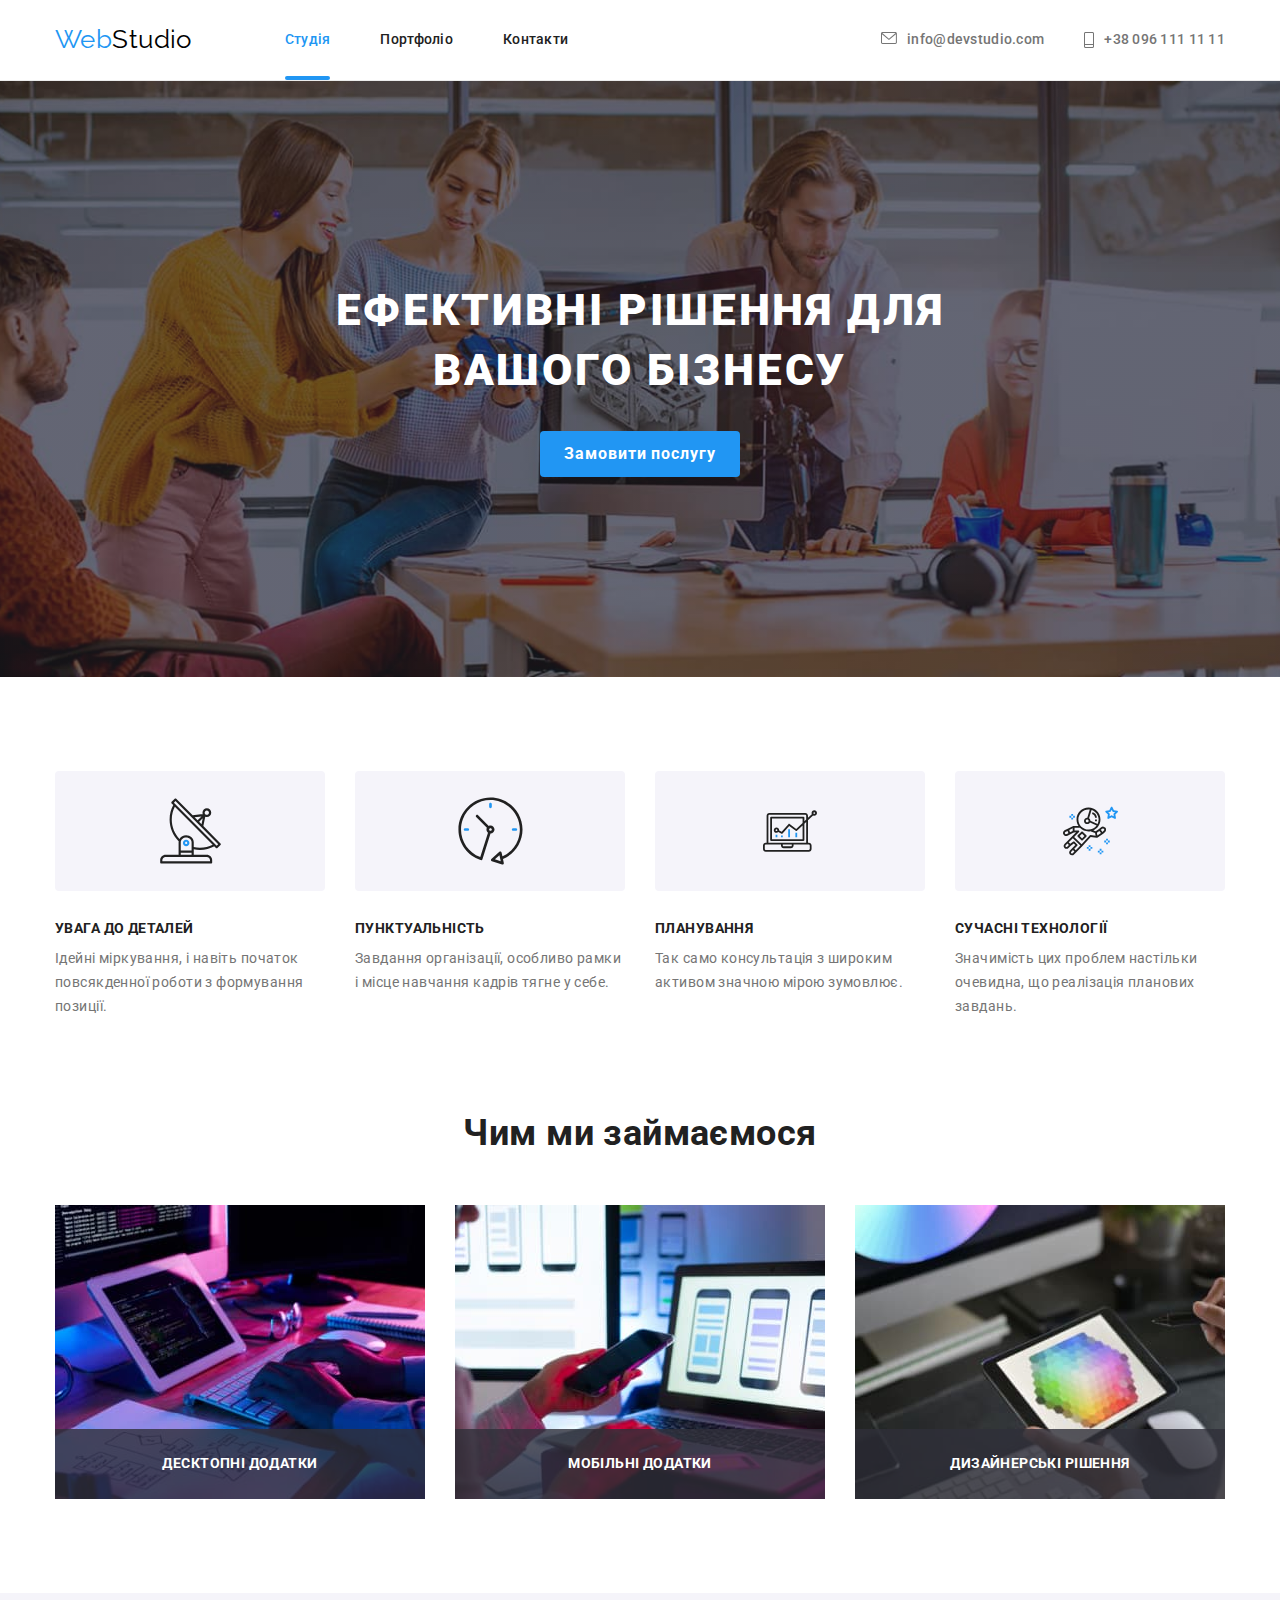
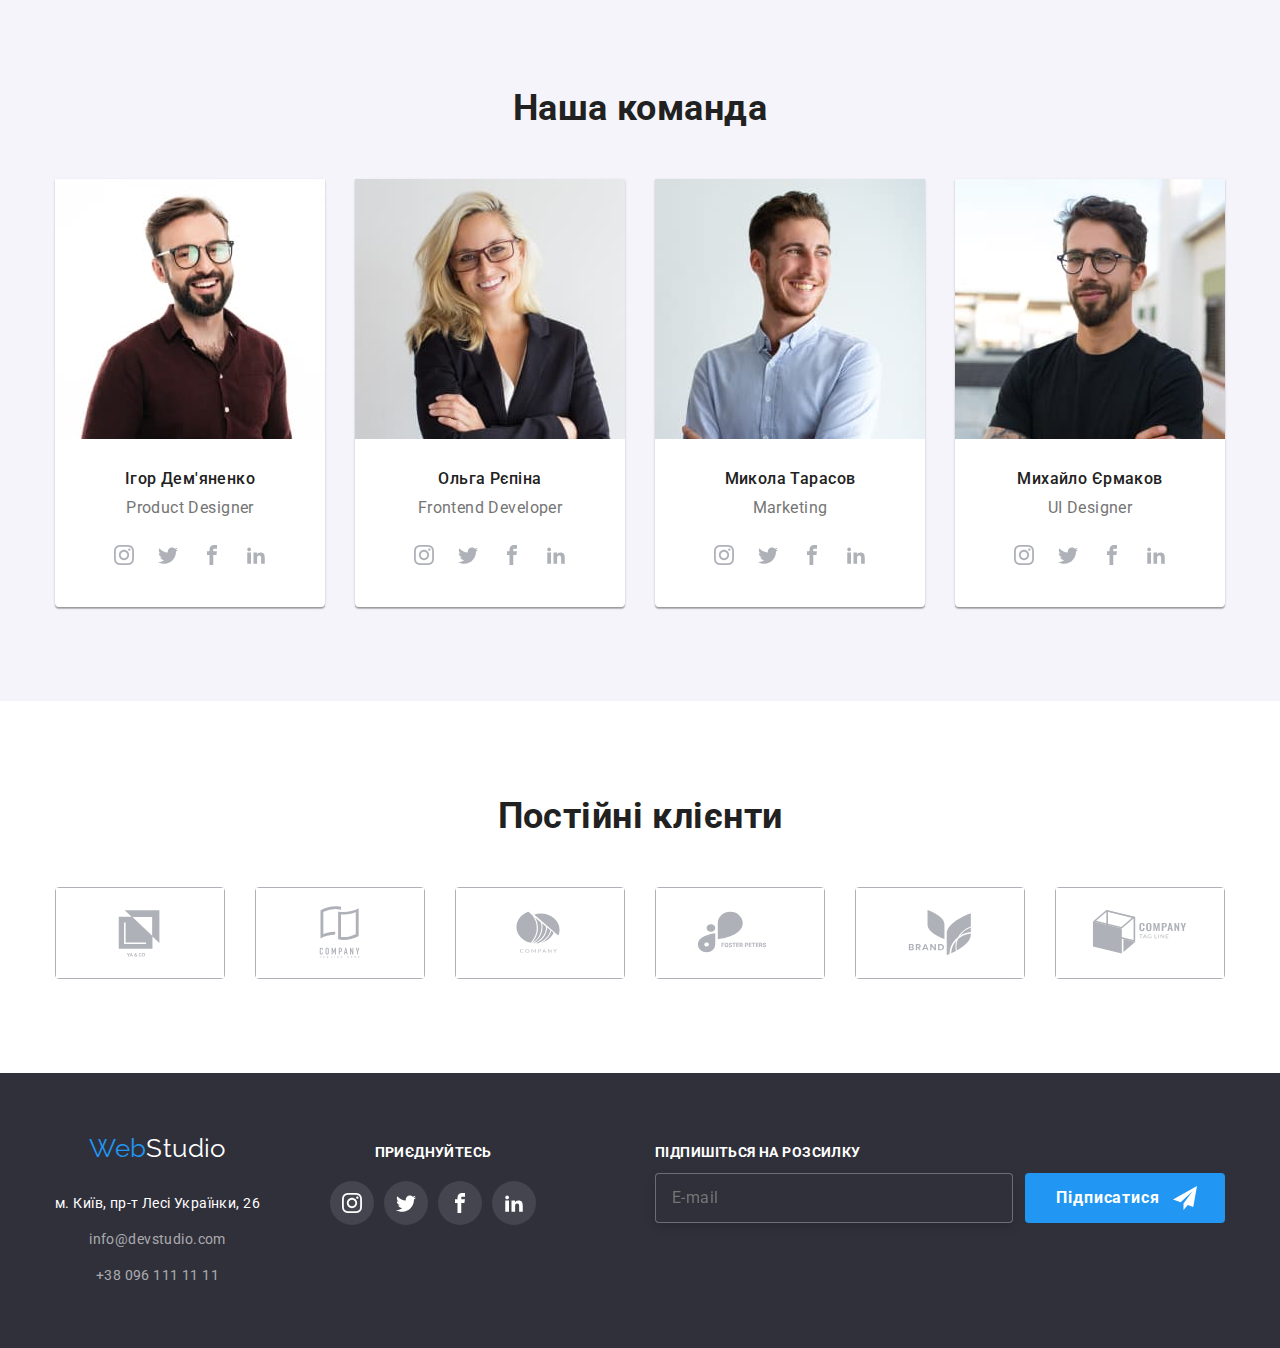
==== commit c58a531b: "ДЗ 8 ментору доопрацьоване" ====
--- a/index.html
+++ b/index.html
@@ -36,42 +36,38 @@
                 <use href="./images/icomoon/icons.svg#icon-Vector-4-1"></use>
             </svg>+38 096 111 11 11</a></li>
     </ul>
-        <button type="button" class="menu-open is-open" 
-        aria-expanded="false"
-        aria-controls="mob-menu" data-menu-button>
-        <svg width="40" height="40" aria-label="Перемикач мобільного меню">
-            <use class="menu-icon" href="./images/icomoon/icons.svg#icon-menu"></use>
-            <!-- <use class="cross-icon" href="./images/icomoon/icons.svg#icon-close-black"></use> -->
-            
+        <button type="button" class="menu-open is-open">
+        <svg width="40" height="40" aria-label="Перемикач мобільного меню" class="mob-icon">
+            <use class="menu-icon" href="./images/icomoon/icons.svg#icon-menu"></use>   
         </svg>
         </button>
     </div>
+     
     <div class="mob-menu" data-menu-open>
     <div class="container">
-        <button type="button" class="mob-menu-close is-open" data-menu-close>
-            <svg  width="40" height="40">
-                <use class="cross-icon" href="./images/icomoon/icons.svg#icon-close-black"></use>
-            </svg>
-        </button>
-        
-        <nav class="mob-navigation">
+<div class="mob-btn">
+    <button type="button" class="mob-menu-close is-open" data-menu-close>
+        <svg width="40" height="40" class="mob-icon">
+            <use class="cross-icon" href="./images/icomoon/icons.svg#icon-close-black"></use>
+        </svg>
+    </button>
+</div>
+        <div class="mob-navigation">
             <ul class="mob-navigation__list list">
                 <li class="mob-navigation__item"><a href="/" class="mob-navigation__link activ link">Студія</a></li>
                 <li class="mob-navigation__item"><a href="./portfolio.html" class="mob-navigation__link link">Портфоліо</a></li>
                 <li class="mob-navigation__item"><a href="/" class="mob-navigation__link link">Контакти</a></li>
             </ul>
-        </nav>
+        </div>
+        <div class="mob-contacts-box">
         <ul class="mob-contacts list">
             <li class="mob-contacts__item">
                 <a href="tel:+380961111111" class="mob-contacts-tel__link  link">+38 096 111 11 11</a>
             </li>
             <li class="mob-contacts__item">
                 <a href="mailto:info@devstudio.com" class="mob-contacts-mail__link link">info@devstudio.com</a>
-            </li>
-        
-            
+            </li>    
         </ul>
-        <div class="mob-soc ">
             <ul class="mob-soc-list list">
                 <li class="mob-soc-items"><a href="#" class="mob-soc__link link">Instagram</a>
                 </li>
@@ -139,25 +135,38 @@
                 </ul>
             </div>
         </section>
-        </section> 
          <section class="work section">
             <div class="container">
             <h2 class="work__title title">Чим ми займаємося</h2>
             <ul class="work__list list">
                 <li class="work__item">
-                    <div class="work__box"><img class="work__img" src="images/work1img.jpg" alt="Створення сайтів" width="370">
+                    <div class="work__box">
+                        <picture>
+                            <source srcset="./images/work1-1x.jpg 1x , ./images/work1-2x.jpg 2x" media="(min-width:1200px)">
+                            <img class="work__img" srcset="./images/work1-1x.jpg 1x , ./images/work1-2x.jpg 2x" src="images/work1-1x.jpg" alt="Створення сайтів" width="370">
+                        </picture>
                     <p class="work__label">Десктопні додатки</p>
                     </div>
                 </li>
                 
                 <li class="work__item">
-                    <div class="work__box"><img class="work__img" src="images/work2img.jpg" alt="Створення додатків" width="370">
+                    <div class="work__box">
+                        <picture>
+                            <source srcset="./images/work2-1x.jpg 1x , ./images/work2-2x.jpg 2x" media="(min-width:1200px)">
+                            <img class="work__img" srcset="./images/work2-1x.jpg 1x , ./images/work2-2x.jpg 2x" src="images/work2-1x.jpg"
+                                alt="Створення додатків" width="370">
+                        </picture>
                     <p class="work__label">Мобільні додатки</p>
                     </div>
                 </li> 
                 
                 <li class="work__item">
-                    <div class="work__box"><img class="work__img" src="images/work3img.jpg" alt="Дизайн" width="370">
+                    <div class="work__box">
+                        <picture>
+                            <source srcset="./images/work3-1x.jpg 1x , ./images/work3-2x.jpg 2x" media="(min-width:1200px)">
+                            <img class="work__img" srcset="./images/work3-1x.jpg 1x , ./images/work3-2x.jpg 2x" src="images/work3-1x.jpg"
+                                alt="Дизайн" width="370">
+                        </picture>
                     <p class="work__label">Дизайнерські рішення</p>
                     </div>
                 </li>
@@ -169,7 +178,13 @@
             <h2 class="team__title title">Наша команда</h2>
             <ul class="team__card-list list">
                <li class="team__card">
-                   <img class="team__img" src="images/team1.jpg" alt="Ігор Дем'яненко" width="270">
+                    <picture>
+                        <source srcset="./images/team1-1x.jpg 1x , ./images/team1-2x.jpg 2x" media="(min-width:1200px)">
+                        <source srcset="./images/tab-team1-1x.jpg 1x , ./images/tab-team1-2x.jpg 2x" media="(min-width:768px)">
+                        <source srcset="./images/mob-team1-1x.jpg 1x , ./images/mob-team1-2x.jpg 2x" media="(min-width:480px)">
+                        <img class="team__img" srcset="./images/team1-1x.jpg 1x , ./images/team1-2x.jpg 2x" src="images/team1-1x.jpg"
+                            alt="Ігор Дем'яненко" width="270">
+                    </picture>
                    <div class="team__card-end">
                    <h3 class="team__title">Ігор Дем'яненко</h3>
                    <p class="team__text">Product Designer</p>
@@ -194,7 +209,13 @@
             </div>
                </li>
                <li class="team__card">
-                   <img class="team__img" src="images/team2.jpg" alt="Ольга Рєпіна" width="270">
+                <picture>
+                    <source srcset="./images/team2-1x.jpg 1x , ./images/team2-2x.jpg 2x" media="(min-width:1200px)">
+                    <source srcset="./images/tab-team2-1x.jpg 1x , ./images/tab-team2-2x.jpg 2x" media="(min-width:768px)">
+                    <source srcset="./images/mob-team2-1x.jpg 1x , ./images/mob-team2-2x.jpg 2x" media="(min-width:480px)">
+                    <img class="team__img" srcset="./images/team2-1x.jpg 1x , ./images/team2-2x.jpg 2x" src="images/team2-1x.jpg"
+                        alt="Ольга Рєпіна" width="270">
+                </picture>
                 <div class="team__card-end">
                    <h3 class="team__title">Ольга Рєпіна</h3>
                 <p class="team__text" >Frontend Developer</p>
@@ -219,7 +240,13 @@
             </div>
                </li>
                <li class="team__card">
-                    <img class="team__img" src="images/team3.jpg" alt="Микола Тарасов" width="270">
+                <picture>
+                    <source srcset="./images/team3-1x.jpg 1x , ./images/team3-2x.jpg 2x" media="(min-width:1200px)">
+                    <source srcset="./images/tab-team3-1x.jpg 1x , ./images/tab-team3-2x.jpg 2x" media="(min-width:768px)">
+                    <source srcset="./images/mob-team3-1x.jpg 1x , ./images/mob-team3-2x.jpg 2x" media="(min-width:480px)">
+                    <img class="team__img" srcset="./images/team3-1x.jpg 1x , ./images/team3-2x.jpg 2x" src="images/team3-1x.jpg"
+                        alt="Микола Тарасов" width="270">
+                </picture>
                     <div class="team__card-end">  
                     <h3 class="team__title">Микола Тарасов</h3>
                     <p class="team__text">Marketing</p>
@@ -244,7 +271,13 @@
                     </div>
                 </li>
                 <li class="team__card">
-                    <img class="team__img" src="images/team4.jpg" alt="Михайло Єрмаков" width="270">
+                    <picture>
+                        <source srcset="./images/team4-1x.jpg 1x , ./images/team4-2x.jpg 2x" media="(min-width:1200px)">
+                        <source srcset="./images/tab-team4-1x.jpg 1x , ./images/tab-team4-2x.jpg 2x" media="(min-width:768px)">
+                        <source srcset="./images/mob-team4-1x.jpg 1x , ./images/mob-team4-2x.jpg 2x" media="(min-width:480px)">
+                        <img class="team__img" srcset="./images/team4-1x.jpg 1x , ./images/team4-2x.jpg 2x" src="images/team4-1x.jpg"
+                            alt="Михайло Єрмаков" width="270">
+                    </picture>
                     <div class="team__card-end">
                     <h3 class="team__title">Михайло Єрмаков</h3>
                     <p class="team__text">UI Designer</p>
--- a/css/main.min.css
+++ b/css/main.min.css
@@ -1 +1 @@
-html{box-sizing:border-box}*,*::before *::after{box-sizing:inherit}.link{text-decoration:none;color:var(--title-text-color);font-style:normal;transition:250ms cubic-bezier(0.4, 0, 0.2, 1)}.list{padding:0px;margin:0px;list-style:none}.list .link:hover,.list .link:focus{color:var(--accent-color)}:root{--primary-text-color: #757575;--title-text-color:#212121;--accent-color:#2196F3;--primary-bg-color:#FFFFFF;--logo-color:#000000;--secondary-bg-color:#2F303A}body{font-family:"Roboto",sans-serif;font-size:14px;letter-spacing:.03em;background-color:var(--primary-bg-color);color:var(--title-text-color)}.container{margin:0 auto;padding-left:15px;padding-right:15px;width:100%}@media screen and (min-width: 480px){.container{width:480px}}@media screen and (min-width: 768px){.container{width:768px}}@media screen and (min-width: 1200px){.container{width:1200px}}.logo,.logo__header{padding-top:24px;padding-bottom:25px}.logo{font-family:"Raleway";font-size:26px;line-height:1.19;color:var(--accent-color)}.logo:hover,.logo:focus{color:var(--accent-color)}.logo__header{color:var(--logo-color)}.header{position:relative;border-bottom-width:1px;border-bottom-style:solid;border-bottom-color:#ececec}.main-nav{display:flex;align-items:center}.navigation__list{font-weight:500;display:flex;margin-left:88px}@media screen and (min-width: 1200px){.navigation__list{margin-left:93px}}.activ,.navigation__link,.contacts__link{display:block;align-items:center}@media screen and (min-width: 1200px){.activ,.navigation__link,.contacts__link{padding-top:32px;padding-bottom:32px}}.navigation__list .navigation__item:not(:last-child){margin-right:50px}.activ{position:relative;color:var(--accent-color)}.activ.link::after{content:"";position:absolute;left:0;bottom:-32px;width:100%;height:4px;background:var(--accent-color);border-radius:2px}@media screen and (min-width: 1200px){.activ.link::after{bottom:0px}}.activ.link{text-decoration:none;font-weight:500;font-size:14px;line-height:1.14;letter-spacing:.02em;color:var(--accent-color);background-color:var(--primary-bg-color)}.navigation .link{font-weight:500;font-size:14px;line-height:1.14;letter-spacing:.02em}.navigation{display:none}@media screen and (min-width: 768px){.navigation{display:flex}}.contacts{display:none;font-weight:500}@media screen and (min-width: 768px){.contacts{display:block;margin-left:68px;margin-right:0px}}@media screen and (min-width: 1200px){.contacts{display:flex;margin-left:auto}}.contacts .contacts__item:not(:last-child){margin-right:40px}.navigation__item{display:flex;align-items:center}.contacts__icons{fill:currentColor;margin-right:10px}.contacts-mail__link,.contacts-tel__link{display:flex;align-items:center;font-weight:500;line-height:1.14;letter-spacing:.02em;color:var(--primary-text-color)}.contacts-mail__link:hover,.contacts-mail__link:focus,.contacts-tel__link:hover,.contacts-tel__link:focus{fill:var(--accent-color)}.contacts-mail__link{margin-bottom:10px;margin-right:0px}@media screen and (min-width: 1200px){.contacts-mail__link{margin-bottom:0px}}.menu-open{margin-left:auto;display:inline-block;padding:0px;border:none;background-color:rgba(0,0,0,0)}.menu-open:hover,.menu-open :focus{cursor:pointer;fill:var(--accent-color)}@media screen and (min-width: 768px){.menu-open{display:none}}.menu-open .cross-icon{display:none}.menu-open.is-open .menu-icon{display:block}.menu-open.is-open .cross-icon{display:block}.mob-menu{display:none;background-color:tan}.mob-menu.is-open{display:block;position:fixed;height:100vh;width:100vw;background-color:tan;padding:21px 0px}.mob-menu.container{display:block;height:100%;padding:21px 0px}.mob-menu-close{display:block;border:none;margin-left:auto;margin-right:0px}.mob-navigation__link.activ.link{font-weight:500;font-size:40px;line-height:1.17;letter-spacing:.02em;color:var(--accent-color);background-color:tan}.mob-navigation__link.activ.link::after{display:none}.mob-navigation__list{font-weight:500;font-size:40px;line-height:1.17;letter-spacing:.02em}.mob-navigation__list .mob-navigation__item:not(:last-child){margin-bottom:32px}.mob-navigation{margin-bottom:306px}.mob-contacts-tel__link{font-weight:500;font-size:34px;line-height:1.17;letter-spacing:.02em;color:#2196f3}.mob-contacts-mail__link{font-weight:500;font-size:24px;line-height:1.16;letter-spacing:.02em;color:#757575;margin-top:32px}.mob-contacts__item:not(:last-child){margin-bottom:32px}.mob-contacts__item:last-child{margin-bottom:64px}.mob-soc-list.list{display:flex}.mob-soc-items:not(:last-child){margin-right:10px;border-right:1px solid rgba(33,33,33,.2);padding-right:10px}.mob-soc__link{font-weight:500;font-size:18px;line-height:1.22;letter-spacing:.02em;color:#2196f3}.mob-soc__link:not(:last-child){border-right:1px solid rgba(33,33,33,.2)}.hero{padding:118px 0px;text-align:center;background:var(--secondary-bg-color)}@media screen and (min-width: 1200px){.hero{padding:200px 0px}}.overlay{width:100%;margin-right:auto;margin-left:auto;background-image:linear-gradient(to right, rgba(47, 48, 58, 0.4), rgba(47, 48, 58, 0.4)),url(../images/hero-img-mob1x.jpg);background-repeat:no-repeat;background-position:center;background-size:cover}@media screen and (min-width: 1200px){.overlay{max-width:1600px}}@media(-webkit-min-device-pixel-ratio: 2), (min-resolution: 2dppx){.overlay{background-image:linear-gradient(to right, rgba(47, 48, 58, 0.4), rgba(47, 48, 58, 0.4)),url(../images/hero-img-mob2x.jpg)}}@media screen and (min-width: 768px){.overlay{background-image:linear-gradient(to right, rgba(47, 48, 58, 0.4), rgba(47, 48, 58, 0.4)),url(../images/hero-img-tab1x.jpg)}}@media screen and (min-width: 768px)and (-webkit-min-device-pixel-ratio: 2), screen and (min-width: 768px)and (min-resolution: 2dppx){.overlay{background-image:linear-gradient(to right, rgba(47, 48, 58, 0.4), rgba(47, 48, 58, 0.4)),url(../images/hero-img-tab2x.jpg)}}@media screen and (min-width: 1200px){.overlay{background-image:linear-gradient(to right, rgba(47, 48, 58, 0.4), rgba(47, 48, 58, 0.4)),url(../images/hero-img-desktop1x.jpg)}}@media screen and (min-width: 1200px)and (-webkit-min-device-pixel-ratio: 2), screen and (min-width: 1200px)and (min-resolution: 2dppx){.overlay{background-image:linear-gradient(to right, rgba(47, 48, 58, 0.4), rgba(47, 48, 58, 0.4)),url(../images/hero-img-desktop2x.jpg)}}.hero-title{margin-top:0px;margin-bottom:30px;max-width:360px;margin-right:auto;margin-left:auto;font-weight:900;font-size:26px;line-height:1.62;letter-spacing:.06em;text-transform:uppercase;color:var(--primary-bg-color)}@media screen and (min-width: 1200px){.hero-title{max-width:696px;font-size:44px;line-height:1.36}}.hero-button{margin-top:0px;border-radius:4px;padding:8px 22px;display:inline-block;min-width:200px;cursor:pointer;font-family:inherit;font-weight:700;font-size:16px;line-height:1.88;align-items:center;text-align:center;letter-spacing:.06em;background:var(--accent-color);color:var(--primary-bg-color);border:none;transition:250ms cubic-bezier(0.4, 0, 0.2, 1)}.hero-button:hover,.hero-button:focus{color:var(--accent-color);background-color:var(--primary-bg-color)}@media screen and (max-width: 479px){.features__list{width:100%}}@media screen and (min-width: 768px){.features__list{display:flex;flex-wrap:wrap}}@media screen and (min-width: 1200px){.features__list{flex-wrap:nowrap}}.features__item{margin-bottom:30px}@media screen and (min-width: 768px){.features__item{width:calc((100% - 60px)/2);margin:15px}}@media screen and (min-width: 1200px){.features__item{margin:0}}@media screen and (min-width: 1200px){.features__item:not(:last-child){margin-right:30px}}.features__box{display:flex;align-items:center;justify-content:center;contain:"";margin-bottom:30px;height:120px;background:#f5f4fa;border-radius:4px}.features__title{margin-top:0px;margin-bottom:10px;font-weight:700;font-size:14px;line-height:1.14;text-transform:uppercase;color:var(--title-text-color);text-align:center}@media screen and (min-width: 768px){.features__title{text-align:start}}.features__text{margin-top:0px;margin-bottom:0px;line-height:1.71;color:var(--primary-text-color)}.work.section{padding-top:0px}@media screen and (max-width: 1199px){.work.section{display:none}}.work__list{display:flex;justify-content:center}.work__list .work__item{width:370px}.work__list .work__item:not(:last-child){margin-right:30px}.work__title,.clients__title{margin-top:0px;margin-bottom:50px}.work .title,.team .title,.clients .title{font-weight:700;font-size:36px;line-height:1.17;text-align:center;color:var(--title-text-color)}.work__img{display:block;max-width:100%;height:auto}.work__box{position:relative;overflow:hidden}.work__label{display:flex;align-items:center;justify-content:center;width:370px;height:70px;position:absolute;background:rgba(47,48,58,.8);left:0;bottom:0;margin-top:0;margin-bottom:0;width:100%;font-weight:700;line-height:1.14;text-transform:uppercase;color:var(--primary-bg-color)}.team__title{margin-top:0px;margin-bottom:10px}.team__title.title{margin-top:0px;margin-bottom:50px}.team__text{margin-top:0px;margin-bottom:0px}.team__card-list{width:100%}@media screen and (min-width: 768px){.team__card-list{display:flex;flex-wrap:wrap}}@media screen and (min-width: 1200px){.team__card-list{display:flex;flex-wrap:nowrap;justify-content:center}}@media screen and (min-width: 1200px){.team__card:not(:last-child){margin-right:30px}}.section{padding-top:94px;padding-bottom:94px}.team{margin-top:0px;margin-bottom:0px;background:#f5f4fa}.team__card-end{padding-top:30px;padding-bottom:30px}.team__card{margin-bottom:30px;background:var(--primary-bg-color);box-shadow:0px 1px 3px rgba(0,0,0,.12),0px 1px 1px rgba(0,0,0,.14),0px 2px 1px rgba(0,0,0,.2);border-radius:0px 0px 4px 4px}@media screen and (min-width: 768px){.team__card{width:calc((100% - 60px)/2);margin:15px}}@media screen and (min-width: 1200px){.team__card{margin:0;width:270px}}.team__title{font-weight:500;font-size:16px;line-height:1.19;text-align:center;color:var(--title-text-color)}.team__text{margin-bottom:16px;font-size:16px;line-height:1.19;text-align:center;color:var(--primary-text-color)}.team__img{display:block;margin-top:0px;height:auto;width:100%}@media screen and (min-width: 1200px){.team__img{max-width:100%}}.team__soc-list{display:flex;align-items:center;justify-content:center}.team__soc-items{width:44px;height:44px;background-color:var(--primary-bg-color);border-radius:50%}.team__soc-items :not(:last-child){margin-right:10px}.team__soc-link{width:100%;height:100%;display:flex;align-items:center;justify-content:center;fill:#afb1b8;border-radius:50%}.team__soc-link:hover,.team__soc-link:focus{background:#2196f3;fill:var(--primary-bg-color);border-radius:50%}.clients{background-color:var(--primary-bg-color)}.clients__list{display:flex;flex-wrap:wrap;margin-top:0px;margin-bottom:0px;padding:0px}@media screen and (min-width: 1200px){.clients__list{display:flex;align-items:center;justify-content:center;flex-wrap:nowrap}}.clients__items{display:block;width:calc((100% - 60px)/2);margin:15px;height:92px;border:1px solid #afb1b8;border-radius:4px;transition:250ms cubic-bezier(0.4, 0, 0.2, 1)}.clients__items:hover,.clients__items:focus{border-color:var(--accent-color)}@media screen and (min-width: 768px){.clients__items{width:calc((100% - 90px)/3);margin:15px}}@media screen and (min-width: 1200px){.clients__items{width:170px;margin:0px}}@media screen and (min-width: 1200px){.clients__items:not(:last-child){margin-right:30px}}.clients__link{width:100%;height:100%;display:flex;align-items:center;justify-content:center;fill:#afb1b8;background:var(--primary-bg-color);transition:250ms cubic-bezier(0.4, 0, 0.2, 1)}.clients__link:hover,.clients__link:focus{fill:var(--accent-color)}.footer{padding-top:60px;padding-bottom:60px;background:var(--secondary-bg-color)}.footer.link{display:block;margin-bottom:28px;padding-top:0px;padding-bottom:0px}@media screen and (min-width: 768px){.footer-tab-box{display:flex;align-items:baseline;justify-content:space-around;margin-bottom:60px}}@media screen and (min-width: 1200px){.footer-tab-box{margin-bottom:0px}}.footer-logo-box{text-align:center}.logo__footer{margin-top:0px;margin-bottom:28px;color:var(--primary-bg-color)}.footer-contact__list .footer-contact__item:not(:last-child){margin-bottom:12px}.footer__adress{margin-top:0px;line-height:1.71;color:var(--primary-bg-color)}.footer__mailto,.footer__tel{margin-top:0px;line-height:1.71;color:rgba(255,255,255,.6)}@media screen and (min-width: 1200px){.footer .container{display:flex;align-items:baseline}}.footer-soc-box{display:flex;flex-direction:column;padding-top:60px;padding-bottom:60px;align-items:center}@media screen and (min-width: 768px){.footer-soc-box{padding-top:0px;padding-bottom:0px}}@media screen and (min-width: 1200px){.footer-soc-box{margin-left:70px}}.footer-soc__text{font-weight:700;line-height:1.14;text-transform:uppercase;color:var(--primary-bg-color);margin-top:0px;margin-bottom:20px}.footer-soc__list{display:flex;align-items:center}.footer-soc__items{width:44px;height:44px;background-color:rgba(255,255,255,.1);border-radius:50%;transition:250ms cubic-bezier(0.4, 0, 0.2, 1)}.footer-soc__items:not(:last-child){margin-right:10px}.footer-soc__items:hover,.footer-soc__items:focus{background-color:var(--accent-color);border-radius:50%}.footer-soc__link.link{width:100%;height:100%;display:flex;align-items:center;justify-content:center;fill:var(--primary-bg-color)}@media screen and (min-width: 768px){.footer-form-box{margin-left:auto;margin-right:auto}}@media screen and (min-width: 1200px){.footer-form-box{margin-left:auto;margin-right:0px}}.footer-form{display:flex;flex-wrap:wrap;align-items:center}@media screen and (min-width: 1200px){.footer-form{flex-wrap:nowrap;align-items:baseline}}.footer-form__text{font-weight:700;font-size:14px;line-height:1.14px;text-transform:uppercase;color:var(--primary-bg-color);margin-top:0px;margin-bottom:20px;text-align:center}@media screen and (min-width: 1200px){.footer-form__text{text-align:start}}.footer-form__input{margin-bottom:20px;width:100%;height:50px;border:1px solid rgba(255,255,255,.3);filter:drop-shadow(0px 4px 4px rgba(0, 0, 0, 0.15));border-radius:4px;outline:none;background-color:var(--secondary-bg-color);font-size:16px;line-height:1.25;display:flex;align-items:center;letter-spacing:.03em;color:rgba(255,255,255,.6);padding-top:15px;padding-right:220px;padding-bottom:15px;padding-left:16px}@media screen and (min-width: 480px){.footer-form__input{width:450px}}@media screen and (min-width: 768px){.footer-form__input{margin-right:159px;margin-left:159px}}@media screen and (min-width: 1200px){.footer-form__input{width:358px;margin-left:auto;margin-right:12px;margin-bottom:0px}}.footer-button{position:relative;margin-right:auto;margin-left:auto}.footer-btn{width:200px;height:50px;background:#2196f3;font-weight:700;font-size:16px;line-height:1.88;letter-spacing:.06em;color:#fff;border-radius:4px;padding:10px 62px 10px 28px;border:rgba(0,0,0,0);cursor:pointer}.footer-icons-btn{position:absolute;top:50%;right:28px;transform:translateY(-50%)}.filter__list{display:flex;justify-content:center;margin-bottom:50px}.filter__list .filter__item:not(:last-child){margin-right:8px}.filter__button{padding:6px 22px;cursor:pointer;font-family:inherit;font-weight:500;font-size:16px;line-height:1.62;text-align:center;background:#f5f4fa;color:var(--title-text-color);border:0em;border-radius:4px;transition:250ms cubic-bezier(0.4, 0, 0.2, 1)}.filter__button:hover,.filter__button:focus{background:var(--accent-color);color:var(--primary-bg-color);box-shadow:0px 3px 1px rgba(0,0,0,.1),0px 1px 2px rgba(0,0,0,.08),0px 2px 2px rgba(0,0,0,.12)}.filter__button.activ{padding:6px 22px;cursor:pointer;font-family:inherit;font-weight:500;font-size:16px;line-height:1.62;color:var(--primary-bg-color);background-color:var(--accent-color)}.projects__list{display:flex;flex-wrap:wrap;justify-content:center;background:var(--primary-bg-color);cursor:pointer}.projects__img{display:block;margin-top:0px;max-width:100%;height:auto}.projects__box{position:relative;overflow:hidden}.overlay__projects{position:absolute;top:0;left:0;width:370px;height:294px;max-width:100%;min-height:100%;background:rgba(33,150,243,.9);transform:translateY(100%);transition:250ms cubic-bezier(0.4, 0, 0.2, 1);font-size:18px;line-height:1.55;color:var(--primary-bg-color);padding:63px 24px;margin-top:0px}.projects__item:hover .overlay__projects{transform:translateY(0%)}.projects__end{padding:20px 24px;border-left:1px solid #eee;border-right:1px solid #eee;border-bottom:1px solid #eee;z-index:2}.projects__title{text-decoration:none;margin-top:0px;margin-bottom:4px;font-weight:700;font-size:18px;line-height:2;letter-spacing:.06em;background:var(--primary-bg-color);color:var(--title-text-color)}.projects__text{text-decoration:none;margin-top:0px;margin-bottom:0px;font-size:16px;line-height:1.88;color:var(--primary-text-color)}.projects__item{display:block;width:370px;margin-right:30px;margin-bottom:30px;background:var(--primary-bg-color)}.projects__item:hover,.projects__item:focus{box-shadow:0px 1px 1px rgba(0,0,0,.12),0px 4px 4px rgba(0,0,0,.06),1px 4px 6px rgba(0,0,0,.16)}.projects__item:nth-child(3n){margin-right:0px}.projects__item:nth-last-child(-n+3){margin-bottom:0px}.backdrop{position:fixed;background:rgba(0,0,0,.2);top:0;left:0;width:100%;height:100%;transition:1500ms cubic-bezier(0.4, 0, 0.2, 1);z-index:2}.modal{display:block;position:absolute;width:100%;align-items:center;top:50%;left:50%;transform:translate(-50%, -50%);background-color:var(--primary-bg-color);padding:40px}@media screen and (min-width: 480px){.modal{width:450px}}@media screen and (min-width: 1200px){.modal{width:528px}}.backdrop.is-hidden{opacity:0;pointer-events:none}.btn-modal{display:flex;align-items:center;position:absolute;padding:0;top:8px;right:8px;cursor:pointer;fill:#000;background:var(--primary-bg-color);border:1px solid rgba(0,0,0,.1);border-radius:50%;transition:250ms cubic-bezier(0.4, 0, 0.2, 1)}.btn-modal:hover,.btn-modal:focus{fill:var(--accent-color)}form{width:100%;margin-left:auto;margin-right:auto}.text-form{margin-top:0px;margin-bottom:12px;font-weight:700;font-size:20px;line-height:30px;text-align:center;color:#212121}@media screen and (min-width: 1200px){.text-form{font-size:20px;line-height:23px}}.form-input:required{border:1px solid rgba(33,33,33,.2);border-radius:4px}.form-input{cursor:pointer;width:100%;height:40px;border:1px solid rgba(33,33,33,.2);border-radius:4px;padding-left:42px;transition:250ms cubic-bezier(0.4, 0, 0.2, 1);outline:none}.form-input .form-input:hover,.form-input .form-input:focus{border:1px solid var(--accent-color)}.form-input:hover+svg,.form-input:focus+svg{fill:var(--accent-color)}.form-field{display:flex;flex-direction:column;text-align:start;margin-top:0;margin-bottom:10px;margin-right:auto}.form-field.coment{margin-bottom:20px}.form-label{font-size:12px;line-height:1.16;letter-spacing:.01em;color:#757575;margin-top:0px;margin-bottom:4px}.text-coment{font-size:14px;line-height:1.14;letter-spacing:.01em;color:rgba(117,117,117,.5);width:100%;height:120px;border:1px solid rgba(33,33,33,.2);border-radius:4px;resize:none;padding:12px 16px;outline:none}@media screen and (min-width: 1200px){.text-coment{font-size:12px;line-height:1.71}}.modal-link{font-size:14px;line-height:1.71px;color:#2196f3}.form-icons{position:relative;width:100%}.name-icons{position:absolute;top:50%;left:12px;transform:translateY(-50%)}.check-group{display:flex;align-items:center;justify-content:center;width:16px;height:15px;margin-right:8px;border-radius:4px;border:2px solid var(--title-text-color)}.check-group svg{fill:rgba(0,0,0,0)}.visually-hidden{position:absolute;opacity:0}.input-group:checked+label>span{border:none;background-color:var(--accent-color)}.input-group:checked+label>span svg{fill:var(--primary-bg-color)}.input-group:checked+label>span svg{fill:var(--primary-bg-color)}.group-label{display:flex;align-items:center;justify-content:center;margin-top:0px;margin-bottom:30px;font-size:12px;line-height:1.14;color:#757575}@media screen and (min-width: 1200px){.group-label{font-size:14px;line-height:1.71}}.group-link{font-size:12px;line-height:1.14;color:var(--accent-color)}@media screen and (min-width: 1200px){.group-link{font-size:14px;line-height:1.71}}.btn-form{width:200px;height:50px;margin-top:0px;margin-bottom:0px;padding:10px 52px;cursor:pointer;font-weight:700;font-size:16px;line-height:1.88;text-align:center;letter-spacing:.06em;color:var(--primary-bg-color);border:none;transition:250ms cubic-bezier(0.4, 0, 0.2, 1);background:#188ce8;box-shadow:0px 4px 4px rgba(0,0,0,.15);border-radius:4px}.btn-form-box{display:flex;align-items:center;justify-content:center}.filter__list{display:flex;justify-content:center;margin-bottom:50px}.filter__list .filter__item:not(:last-child){margin-right:8px}.filter__button{padding:6px 22px;cursor:pointer;font-family:inherit;font-weight:500;font-size:16px;line-height:1.62;text-align:center;background:#f5f4fa;color:var(--title-text-color);border:0em;border-radius:4px;transition:250ms cubic-bezier(0.4, 0, 0.2, 1)}.filter__button:hover,.filter__button:focus{background:var(--accent-color);color:var(--primary-bg-color);box-shadow:0px 3px 1px rgba(0,0,0,.1),0px 1px 2px rgba(0,0,0,.08),0px 2px 2px rgba(0,0,0,.12)}.filter__button.activ{padding:6px 22px;cursor:pointer;font-family:inherit;font-weight:500;font-size:16px;line-height:1.62;color:var(--primary-bg-color);background-color:var(--accent-color)}.projects__list{display:flex;flex-wrap:wrap;justify-content:center;background:var(--primary-bg-color);cursor:pointer}.projects__img{display:block;margin-top:0px;max-width:100%;height:auto}.projects__box{position:relative;overflow:hidden}.overlay__projects{position:absolute;top:0;left:0;width:370px;height:294px;max-width:100%;min-height:100%;background:rgba(33,150,243,.9);transform:translateY(100%);transition:250ms cubic-bezier(0.4, 0, 0.2, 1);font-size:18px;line-height:1.55;color:var(--primary-bg-color);padding:63px 24px;margin-top:0px}.projects__item:hover .overlay__projects{transform:translateY(0%)}.projects__end{padding:20px 24px;border-left:1px solid #eee;border-right:1px solid #eee;border-bottom:1px solid #eee;z-index:2}.projects__title{text-decoration:none;margin-top:0px;margin-bottom:4px;font-weight:700;font-size:18px;line-height:2;letter-spacing:.06em;background:var(--primary-bg-color);color:var(--title-text-color)}.projects__text{text-decoration:none;margin-top:0px;margin-bottom:0px;font-size:16px;line-height:1.88;color:var(--primary-text-color)}.projects__item{display:block;width:370px;margin-right:30px;margin-bottom:30px;background:var(--primary-bg-color)}.projects__item:hover,.projects__item:focus{box-shadow:0px 1px 1px rgba(0,0,0,.12),0px 4px 4px rgba(0,0,0,.06),1px 4px 6px rgba(0,0,0,.16)}.projects__item:nth-child(3n){margin-right:0px}.projects__item:nth-last-child(-n+3){margin-bottom:0px}.header{position:relative;border-bottom-width:1px;border-bottom-style:solid;border-bottom-color:#ececec}.main-nav{display:flex;align-items:center}.navigation__list{font-weight:500;display:flex;margin-left:88px}@media screen and (min-width: 1200px){.navigation__list{margin-left:93px}}.activ,.navigation__link,.contacts__link{display:block;align-items:center}@media screen and (min-width: 1200px){.activ,.navigation__link,.contacts__link{padding-top:32px;padding-bottom:32px}}.navigation__list .navigation__item:not(:last-child){margin-right:50px}.activ{position:relative;color:var(--accent-color)}.activ.link::after{content:"";position:absolute;left:0;bottom:-32px;width:100%;height:4px;background:var(--accent-color);border-radius:2px}@media screen and (min-width: 1200px){.activ.link::after{bottom:0px}}.activ.link{text-decoration:none;font-weight:500;font-size:14px;line-height:1.14;letter-spacing:.02em;color:var(--accent-color);background-color:var(--primary-bg-color)}.navigation .link{font-weight:500;font-size:14px;line-height:1.14;letter-spacing:.02em}.navigation{display:none}@media screen and (min-width: 768px){.navigation{display:flex}}.contacts{display:none;font-weight:500}@media screen and (min-width: 768px){.contacts{display:block;margin-left:68px;margin-right:0px}}@media screen and (min-width: 1200px){.contacts{display:flex;margin-left:auto}}.contacts .contacts__item:not(:last-child){margin-right:40px}.navigation__item{display:flex;align-items:center}.contacts__icons{fill:currentColor;margin-right:10px}.contacts-mail__link,.contacts-tel__link{display:flex;align-items:center;font-weight:500;line-height:1.14;letter-spacing:.02em;color:var(--primary-text-color)}.contacts-mail__link:hover,.contacts-mail__link:focus,.contacts-tel__link:hover,.contacts-tel__link:focus{fill:var(--accent-color)}.contacts-mail__link{margin-bottom:10px;margin-right:0px}@media screen and (min-width: 1200px){.contacts-mail__link{margin-bottom:0px}}/*# sourceMappingURL=main.min.css.map */+html{box-sizing:border-box}*,*::before *::after{box-sizing:inherit}.link{text-decoration:none;color:var(--title-text-color);font-style:normal;transition:250ms cubic-bezier(0.4, 0, 0.2, 1)}.list{padding:0px;margin:0px;list-style:none}.list .link:hover,.list .link:focus{color:var(--accent-color)}:root{--primary-text-color: #757575;--title-text-color:#212121;--accent-color:#2196F3;--primary-bg-color:#FFFFFF;--logo-color:#000000;--secondary-bg-color:#2F303A}body{font-family:"Roboto",sans-serif;font-size:14px;letter-spacing:.03em;background-color:var(--primary-bg-color);color:var(--title-text-color)}.container{margin:0 auto;padding-left:15px;padding-right:15px;width:100%}@media screen and (min-width: 480px){.container{width:480px}}@media screen and (min-width: 768px){.container{width:768px}}@media screen and (min-width: 1200px){.container{width:1200px}}.logo,.logo__header{padding-top:24px;padding-bottom:25px}.logo{font-family:"Raleway";font-size:26px;line-height:1.19;color:var(--accent-color)}.logo:hover,.logo:focus{color:var(--accent-color)}.logo__header{color:var(--logo-color)}.header{position:relative;border-bottom-width:1px;border-bottom-style:solid;border-bottom-color:#ececec}.main-nav{display:flex;align-items:center}.navigation__list{font-weight:500;display:flex;margin-left:88px}@media screen and (min-width: 1200px){.navigation__list{margin-left:93px}}.activ,.navigation__link,.contacts__link{display:block;align-items:center}@media screen and (min-width: 1200px){.activ,.navigation__link,.contacts__link{padding-top:32px;padding-bottom:32px}}.contacts-tel__link{margin-right:0px}.navigation__list .navigation__item:not(:last-child){margin-right:50px}.activ{position:relative;color:var(--accent-color)}.activ.link::after{content:"";position:absolute;left:0;bottom:-32px;width:100%;height:4px;background:var(--accent-color);border-radius:2px}@media screen and (min-width: 1200px){.activ.link::after{bottom:0px}}.activ.link{text-decoration:none;font-weight:500;font-size:14px;line-height:1.14;letter-spacing:.02em;color:var(--accent-color);background-color:var(--primary-bg-color)}.navigation .link{font-weight:500;font-size:14px;line-height:1.14;letter-spacing:.02em}.navigation{display:none}@media screen and (min-width: 768px){.navigation{display:flex}}.contacts{display:none;font-weight:500}@media screen and (min-width: 768px){.contacts{display:block;margin-left:68px;margin-right:0px}}@media screen and (min-width: 1200px){.contacts{display:flex;margin-left:auto}}.contacts .contacts__item:not(:last-child){margin-right:40px}.navigation__item{display:flex;align-items:center}.contacts__icons{fill:currentColor;margin-right:10px}.contacts-mail__link,.contacts-tel__link{display:flex;text-align:center;font-weight:500;line-height:1.14;letter-spacing:.02em;color:var(--primary-text-color)}.contacts-mail__link:hover,.contacts-mail__link:focus,.contacts-tel__link:hover,.contacts-tel__link:focus{fill:var(--accent-color)}.contacts-mail__link{margin-bottom:10px;margin-right:0px}@media screen and (min-width: 1200px){.contacts-mail__link{margin-bottom:0px}}.contacts-tel__link{margin-left:auto;margin-right:0}.menu-open{margin-left:auto;display:inline-block;padding:0px;border:none;background-color:rgba(0,0,0,0)}.menu-open:hover,.menu-open :focus{cursor:pointer;fill:var(--accent-color)}@media screen and (min-width: 768px){.menu-open{display:none}}.menu-open .cross-icon{display:none}.menu-open .menu-icon{display:block}.menu-open.is-open .menu-icon{display:block}.menu-open.is-open .cross-icon{display:block}.mob-icon{color:#212121}.mob-icon:hover,.mob-icon:focus{color:var(--accent-color);cursor:pointer}.mob-menu{display:none;height:100vh;width:100vw;left:0;top:0}.mob-menu.is-open{display:flex;flex-wrap:wrap;position:fixed;height:100vh;width:100vw;background-color:var(--primary-bg-color);padding:21px 0px}.mob-menu .mob-btn{margin-right:0;margin-left:auto}@media screen and (min-width: 768px){.mob-menu{opacity:0}}.mob-menu .container{display:flex;flex-wrap:wrap}.mob-menu-close{display:flex;border:none;margin-left:auto;margin-right:0px}.mob-navigation{width:100%}.mob-navigation__link.activ.link{font-weight:500;font-size:40px;line-height:1.17;letter-spacing:.02em;padding:0;color:var(--accent-color);background-color:var(--primary-bg-color)}.mob-navigation__link.activ.link::after{display:none}.mob-navigation__list{font-weight:500;font-size:40px;line-height:1.17;letter-spacing:.02em}.mob-navigation__list .mob-navigation__item:not(:last-child){margin-bottom:32px}.mob-navigation{display:flex;flex-wrap:wrap}.mob-contacts-tel__link{font-weight:500;font-size:34px;line-height:1.17;letter-spacing:.02em;color:#2196f3}.mob-contacts-mail__link{font-weight:500;font-size:24px;line-height:1.16;letter-spacing:.02em;color:#757575;margin-top:32px}.mob-contacts__item:not(:last-child){margin-bottom:32px}.mob-contacts__item:last-child{margin-bottom:64px}.mob-soc-items{margin-right:0}.mob-soc-list.list{display:flex;flex-wrap:wrap}.mob-soc-items:not(:last-child){margin-right:10px;border-right:1px solid rgba(33,33,33,.2);padding-right:10px}.mob-soc__link{font-weight:500;font-size:18px;line-height:1.22;letter-spacing:.02em;color:#2196f3}.mob-soc__link:not(:last-child){border-right:1px solid rgba(33,33,33,.2)}.hero{padding:118px 0px;text-align:center;background:var(--secondary-bg-color)}@media screen and (min-width: 1200px){.hero{padding:200px 0px}}.overlay{width:100%;margin-right:auto;margin-left:auto;background-image:linear-gradient(to right, rgba(47, 48, 58, 0.4), rgba(47, 48, 58, 0.4)),url(../images/hero-img-mob1x.jpg);background-repeat:no-repeat;background-position:center;background-size:cover}@media screen and (min-width: 1200px){.overlay{max-width:1600px}}@media(-webkit-min-device-pixel-ratio: 2), (min-resolution: 2dppx){.overlay{background-image:linear-gradient(to right, rgba(47, 48, 58, 0.4), rgba(47, 48, 58, 0.4)),url(../images/hero-img-mob2x.jpg)}}@media screen and (min-width: 768px){.overlay{background-image:linear-gradient(to right, rgba(47, 48, 58, 0.4), rgba(47, 48, 58, 0.4)),url(../images/hero-img-tab1x.jpg)}}@media screen and (min-width: 768px)and (-webkit-min-device-pixel-ratio: 2), screen and (min-width: 768px)and (min-resolution: 2dppx){.overlay{background-image:linear-gradient(to right, rgba(47, 48, 58, 0.4), rgba(47, 48, 58, 0.4)),url(../images/hero-img-tab2x.jpg)}}@media screen and (min-width: 1200px){.overlay{background-image:linear-gradient(to right, rgba(47, 48, 58, 0.4), rgba(47, 48, 58, 0.4)),url(../images/hero-img-desktop1x.jpg)}}@media screen and (min-width: 1200px)and (-webkit-min-device-pixel-ratio: 2), screen and (min-width: 1200px)and (min-resolution: 2dppx){.overlay{background-image:linear-gradient(to right, rgba(47, 48, 58, 0.4), rgba(47, 48, 58, 0.4)),url(../images/hero-img-desktop2x.jpg)}}.hero-title{margin-top:0px;margin-bottom:30px;max-width:360px;margin-right:auto;margin-left:auto;font-weight:900;font-size:26px;line-height:1.62;letter-spacing:.06em;text-transform:uppercase;color:var(--primary-bg-color)}@media screen and (min-width: 1200px){.hero-title{max-width:696px;font-size:44px;line-height:1.36}}.hero-button{margin-top:0px;border-radius:4px;padding:8px 22px;display:inline-block;min-width:200px;cursor:pointer;font-family:inherit;font-weight:700;font-size:16px;line-height:1.88;align-items:center;text-align:center;letter-spacing:.06em;background:var(--accent-color);color:var(--primary-bg-color);border:none;transition:250ms cubic-bezier(0.4, 0, 0.2, 1)}.hero-button:hover,.hero-button:focus{color:var(--accent-color);background-color:var(--primary-bg-color)}@media screen and (max-width: 479px){.features__list{width:100%}}@media screen and (min-width: 768px){.features__list{display:flex;flex-wrap:wrap}}@media screen and (min-width: 1200px){.features__list{flex-wrap:nowrap}}.features__item{margin-bottom:30px}@media screen and (min-width: 768px){.features__item{width:calc((100% - 60px)/2);margin:15px}}@media screen and (min-width: 1200px){.features__item{margin:0}}@media screen and (min-width: 1200px){.features__item:not(:last-child){margin-right:30px}}.features__box{display:flex;align-items:center;justify-content:center;contain:"";margin-bottom:30px;height:120px;background:#f5f4fa;border-radius:4px}.features__title{margin-top:0px;margin-bottom:10px;font-weight:700;font-size:14px;line-height:1.14;text-transform:uppercase;color:var(--title-text-color);text-align:center}@media screen and (min-width: 768px){.features__title{text-align:start}}.features__text{margin-top:0px;margin-bottom:0px;line-height:1.71;color:var(--primary-text-color)}.work.section{padding-top:0px}@media screen and (max-width: 1199px){.work.section{display:none}}.work__list{display:flex;justify-content:center}.work__list .work__item{width:370px}.work__list .work__item:not(:last-child){margin-right:30px}.work__title,.clients__title{margin-top:0px;margin-bottom:50px}.work .title,.team .title,.clients .title{font-weight:700;font-size:36px;line-height:1.17;text-align:center;color:var(--title-text-color)}.work__img{display:block;max-width:100%;height:auto}.work__box{position:relative;overflow:hidden}.work__label{display:flex;align-items:center;justify-content:center;width:370px;height:70px;position:absolute;background:rgba(47,48,58,.8);left:0;bottom:0;margin-top:0;margin-bottom:0;width:100%;font-weight:700;line-height:1.14;text-transform:uppercase;color:var(--primary-bg-color)}.team__title{margin-top:0px;margin-bottom:10px}.team__title.title{margin-top:0px;margin-bottom:50px}.team__text{margin-top:0px;margin-bottom:0px}.team__card-list{width:100%}@media screen and (min-width: 768px){.team__card-list{display:flex;flex-wrap:wrap}}@media screen and (min-width: 1200px){.team__card-list{display:flex;flex-wrap:nowrap;justify-content:center}}@media screen and (min-width: 1200px){.team__card:not(:last-child){margin-right:30px}}.section{padding-top:94px;padding-bottom:94px}.team{margin-top:0px;margin-bottom:0px;background:#f5f4fa}.team__card-end{padding-top:30px;padding-bottom:30px}.team__card{margin-bottom:30px;background:var(--primary-bg-color);box-shadow:0px 1px 3px rgba(0,0,0,.12),0px 1px 1px rgba(0,0,0,.14),0px 2px 1px rgba(0,0,0,.2);border-radius:0px 0px 4px 4px}@media screen and (min-width: 768px){.team__card{width:calc((100% - 60px)/2);margin:15px}}@media screen and (min-width: 1200px){.team__card{margin:0;width:270px}}.team__title{font-weight:500;font-size:16px;line-height:1.19;text-align:center;color:var(--title-text-color)}.team__text{margin-bottom:16px;font-size:16px;line-height:1.19;text-align:center;color:var(--primary-text-color)}.team__img{display:block;margin-top:0px;height:auto;width:100%}@media screen and (min-width: 1200px){.team__img{max-width:100%}}.team__soc-list{display:flex;align-items:center;justify-content:center}.team__soc-items{width:44px;height:44px;background-color:var(--primary-bg-color);border-radius:50%}.team__soc-items :not(:last-child){margin-right:10px}.team__soc-link{width:100%;height:100%;display:flex;align-items:center;justify-content:center;fill:#afb1b8;border-radius:50%}.team__soc-link:hover,.team__soc-link:focus{background:#2196f3;fill:var(--primary-bg-color);border-radius:50%}.clients{background-color:var(--primary-bg-color)}.clients__list{display:flex;flex-wrap:wrap;margin-top:0px;margin-bottom:0px;padding:0px}@media screen and (min-width: 1200px){.clients__list{display:flex;align-items:center;justify-content:center;flex-wrap:nowrap}}.clients__items{display:block;width:calc((100% - 60px)/2);margin:15px;height:92px;border:1px solid #afb1b8;border-radius:4px;transition:250ms cubic-bezier(0.4, 0, 0.2, 1)}.clients__items:hover,.clients__items:focus{border-color:var(--accent-color)}@media screen and (min-width: 768px){.clients__items{width:calc((100% - 90px)/3);margin:15px}}@media screen and (min-width: 1200px){.clients__items{width:170px;margin:0px}}@media screen and (min-width: 1200px){.clients__items:not(:last-child){margin-right:30px}}.clients__link{width:100%;height:100%;display:flex;align-items:center;justify-content:center;fill:#afb1b8;background:var(--primary-bg-color);transition:250ms cubic-bezier(0.4, 0, 0.2, 1)}.clients__link:hover,.clients__link:focus{fill:var(--accent-color)}.footer{padding-top:60px;padding-bottom:60px;background:var(--secondary-bg-color)}.footer.link{display:block;margin-bottom:28px;padding-top:0px;padding-bottom:0px}@media screen and (min-width: 768px){.footer-tab-box{display:flex;align-items:baseline;justify-content:space-around;margin-bottom:60px}}@media screen and (min-width: 1200px){.footer-tab-box{margin-bottom:0px}}.footer-logo-box{text-align:center}.logo__footer{margin-top:0px;margin-bottom:28px;color:var(--primary-bg-color)}.footer-contact__list .footer-contact__item:not(:last-child){margin-bottom:12px}.footer__adress{margin-top:0px;line-height:1.71;color:var(--primary-bg-color)}.footer__mailto,.footer__tel{margin-top:0px;line-height:1.71;color:rgba(255,255,255,.6)}@media screen and (min-width: 1200px){.footer .container{display:flex;align-items:baseline}}.footer-soc-box{display:flex;flex-direction:column;padding-top:60px;padding-bottom:60px;align-items:center}@media screen and (min-width: 768px){.footer-soc-box{padding-top:0px;padding-bottom:0px}}@media screen and (min-width: 1200px){.footer-soc-box{margin-left:70px}}.footer-soc__text{font-weight:700;line-height:1.14;text-transform:uppercase;color:var(--primary-bg-color);margin-top:0px;margin-bottom:20px}.footer-soc__list{display:flex;align-items:center}.footer-soc__items{width:44px;height:44px;background-color:rgba(255,255,255,.1);border-radius:50%;transition:250ms cubic-bezier(0.4, 0, 0.2, 1)}.footer-soc__items:not(:last-child){margin-right:10px}.footer-soc__items:hover,.footer-soc__items:focus{background-color:var(--accent-color);border-radius:50%}.footer-soc__link.link{width:100%;height:100%;display:flex;align-items:center;justify-content:center;fill:var(--primary-bg-color)}@media screen and (min-width: 768px){.footer-form-box{margin-left:auto;margin-right:auto}}@media screen and (min-width: 1200px){.footer-form-box{margin-left:auto;margin-right:0px}}.footer-form{display:flex;flex-wrap:wrap;align-items:center}@media screen and (min-width: 1200px){.footer-form{flex-wrap:nowrap;align-items:baseline}}.footer-form__text{font-weight:700;font-size:14px;line-height:1.14px;text-transform:uppercase;color:var(--primary-bg-color);margin-top:0px;margin-bottom:20px;text-align:center}@media screen and (min-width: 1200px){.footer-form__text{text-align:start}}.footer-form__input{margin-bottom:20px;width:100%;height:50px;border:1px solid rgba(255,255,255,.3);filter:drop-shadow(0px 4px 4px rgba(0, 0, 0, 0.15));border-radius:4px;outline:none;background-color:var(--secondary-bg-color);font-size:16px;line-height:1.25;display:flex;align-items:center;letter-spacing:.03em;color:rgba(255,255,255,.6);padding-top:15px;padding-right:220px;padding-bottom:15px;padding-left:16px}@media screen and (min-width: 480px){.footer-form__input{width:450px}}@media screen and (min-width: 768px){.footer-form__input{margin-right:159px;margin-left:159px}}@media screen and (min-width: 1200px){.footer-form__input{width:358px;margin-left:auto;margin-right:12px;margin-bottom:0px}}.footer-button{position:relative;margin-right:auto;margin-left:auto}.footer-btn{width:200px;height:50px;background:#2196f3;font-weight:700;font-size:16px;line-height:1.88;letter-spacing:.06em;color:#fff;border-radius:4px;padding:10px 62px 10px 28px;border:rgba(0,0,0,0);cursor:pointer}.footer-icons-btn{position:absolute;top:50%;right:28px;transform:translateY(-50%)}.filter__list{display:flex;justify-content:center;margin-bottom:50px}.filter__list .filter__item:not(:last-child){margin-right:8px}.filter__button{padding:6px 22px;cursor:pointer;font-family:inherit;font-weight:500;font-size:16px;line-height:1.62;text-align:center;background:#f5f4fa;color:var(--title-text-color);border:0em;border-radius:4px;transition:250ms cubic-bezier(0.4, 0, 0.2, 1)}.filter__button:hover,.filter__button:focus{background:var(--accent-color);color:var(--primary-bg-color);box-shadow:0px 3px 1px rgba(0,0,0,.1),0px 1px 2px rgba(0,0,0,.08),0px 2px 2px rgba(0,0,0,.12)}.filter__button.activ{padding:6px 22px;cursor:pointer;font-family:inherit;font-weight:500;font-size:16px;line-height:1.62;color:var(--primary-bg-color);background-color:var(--accent-color)}.projects__list{display:flex;flex-wrap:wrap;justify-content:center;background:var(--primary-bg-color);cursor:pointer}.projects__img{display:block;margin-top:0px;max-width:100%;height:auto}.projects__box{position:relative;overflow:hidden}.overlay__projects{position:absolute;top:0;left:0;width:370px;height:294px;max-width:100%;min-height:100%;background:rgba(33,150,243,.9);transform:translateY(100%);transition:250ms cubic-bezier(0.4, 0, 0.2, 1);font-size:18px;line-height:1.55;color:var(--primary-bg-color);padding:63px 24px;margin-top:0px}.projects__item:hover .overlay__projects{transform:translateY(0%)}.projects__end{padding:20px 24px;border-left:1px solid #eee;border-right:1px solid #eee;border-bottom:1px solid #eee;z-index:2}.projects__title{text-decoration:none;margin-top:0px;margin-bottom:4px;font-weight:700;font-size:18px;line-height:2;letter-spacing:.06em;background:var(--primary-bg-color);color:var(--title-text-color)}.projects__text{text-decoration:none;margin-top:0px;margin-bottom:0px;font-size:16px;line-height:1.88;color:var(--primary-text-color)}.projects__item{display:block;width:370px;margin-right:30px;margin-bottom:30px;background:var(--primary-bg-color)}.projects__item:hover,.projects__item:focus{box-shadow:0px 1px 1px rgba(0,0,0,.12),0px 4px 4px rgba(0,0,0,.06),1px 4px 6px rgba(0,0,0,.16)}.projects__item:nth-child(3n){margin-right:0px}.projects__item:nth-last-child(-n+3){margin-bottom:0px}.backdrop{position:fixed;background:rgba(0,0,0,.2);top:0;left:0;width:100%;height:100%;transition:1500ms cubic-bezier(0.4, 0, 0.2, 1);z-index:2}.modal{display:block;position:absolute;width:100%;align-items:center;top:50%;left:50%;transform:translate(-50%, -50%);background-color:var(--primary-bg-color);padding:40px}@media screen and (min-width: 480px){.modal{width:450px}}@media screen and (min-width: 1200px){.modal{width:528px}}.backdrop.is-hidden{opacity:0;pointer-events:none}.btn-modal{display:flex;align-items:center;position:absolute;padding:0;top:8px;right:8px;cursor:pointer;fill:#000;background:var(--primary-bg-color);border:1px solid rgba(0,0,0,.1);border-radius:50%;transition:250ms cubic-bezier(0.4, 0, 0.2, 1)}.btn-modal:hover,.btn-modal:focus{fill:var(--accent-color)}form{width:100%;margin-left:auto;margin-right:auto}.text-form{margin-top:0px;margin-bottom:12px;font-weight:700;font-size:20px;line-height:30px;text-align:center;color:#212121}@media screen and (min-width: 1200px){.text-form{font-size:20px;line-height:23px}}.form-input:required{border:1px solid rgba(33,33,33,.2);border-radius:4px}.form-input{cursor:pointer;width:100%;height:40px;border:1px solid rgba(33,33,33,.2);border-radius:4px;padding-left:42px;transition:250ms cubic-bezier(0.4, 0, 0.2, 1);outline:none}.form-input .form-input:hover,.form-input .form-input:focus{border:1px solid var(--accent-color)}.form-input:hover+svg,.form-input:focus+svg{fill:var(--accent-color)}.form-field{display:flex;flex-direction:column;text-align:start;margin-top:0;margin-bottom:10px;margin-right:auto}.form-field.coment{margin-bottom:20px}.form-label{font-size:12px;line-height:1.16;letter-spacing:.01em;color:#757575;margin-top:0px;margin-bottom:4px}.text-coment{font-size:14px;line-height:1.14;letter-spacing:.01em;color:rgba(117,117,117,.5);width:100%;height:120px;border:1px solid rgba(33,33,33,.2);border-radius:4px;resize:none;padding:12px 16px;outline:none}@media screen and (min-width: 1200px){.text-coment{font-size:12px;line-height:1.71}}.modal-link{font-size:14px;line-height:1.71px;color:#2196f3}.form-icons{position:relative;width:100%}.name-icons{position:absolute;top:50%;left:12px;transform:translateY(-50%)}.check-group{display:flex;align-items:center;justify-content:center;width:16px;height:15px;margin-right:8px;border-radius:4px;border:2px solid var(--title-text-color)}.check-group svg{fill:rgba(0,0,0,0)}.visually-hidden{position:absolute;opacity:0}.input-group:checked+label>span{border:none;background-color:var(--accent-color)}.input-group:checked+label>span svg{fill:var(--primary-bg-color)}.input-group:checked+label>span svg{fill:var(--primary-bg-color)}.group-label{display:flex;align-items:center;justify-content:center;margin-top:0px;margin-bottom:30px;font-size:12px;line-height:1.14;color:#757575}@media screen and (min-width: 1200px){.group-label{font-size:14px;line-height:1.71}}.group-link{font-size:12px;line-height:1.14;color:var(--accent-color)}@media screen and (min-width: 1200px){.group-link{font-size:14px;line-height:1.71}}.btn-form{width:200px;height:50px;margin-top:0px;margin-bottom:0px;padding:10px 52px;cursor:pointer;font-weight:700;font-size:16px;line-height:1.88;text-align:center;letter-spacing:.06em;color:var(--primary-bg-color);border:none;transition:250ms cubic-bezier(0.4, 0, 0.2, 1);background:#188ce8;box-shadow:0px 4px 4px rgba(0,0,0,.15);border-radius:4px}.btn-form-box{display:flex;align-items:center;justify-content:center}.filter__list{display:flex;justify-content:center;margin-bottom:50px}.filter__list .filter__item:not(:last-child){margin-right:8px}.filter__button{padding:6px 22px;cursor:pointer;font-family:inherit;font-weight:500;font-size:16px;line-height:1.62;text-align:center;background:#f5f4fa;color:var(--title-text-color);border:0em;border-radius:4px;transition:250ms cubic-bezier(0.4, 0, 0.2, 1)}.filter__button:hover,.filter__button:focus{background:var(--accent-color);color:var(--primary-bg-color);box-shadow:0px 3px 1px rgba(0,0,0,.1),0px 1px 2px rgba(0,0,0,.08),0px 2px 2px rgba(0,0,0,.12)}.filter__button.activ{padding:6px 22px;cursor:pointer;font-family:inherit;font-weight:500;font-size:16px;line-height:1.62;color:var(--primary-bg-color);background-color:var(--accent-color)}.projects__list{display:flex;flex-wrap:wrap;justify-content:center;background:var(--primary-bg-color);cursor:pointer}.projects__img{display:block;margin-top:0px;max-width:100%;height:auto}.projects__box{position:relative;overflow:hidden}.overlay__projects{position:absolute;top:0;left:0;width:370px;height:294px;max-width:100%;min-height:100%;background:rgba(33,150,243,.9);transform:translateY(100%);transition:250ms cubic-bezier(0.4, 0, 0.2, 1);font-size:18px;line-height:1.55;color:var(--primary-bg-color);padding:63px 24px;margin-top:0px}.projects__item:hover .overlay__projects{transform:translateY(0%)}.projects__end{padding:20px 24px;border-left:1px solid #eee;border-right:1px solid #eee;border-bottom:1px solid #eee;z-index:2}.projects__title{text-decoration:none;margin-top:0px;margin-bottom:4px;font-weight:700;font-size:18px;line-height:2;letter-spacing:.06em;background:var(--primary-bg-color);color:var(--title-text-color)}.projects__text{text-decoration:none;margin-top:0px;margin-bottom:0px;font-size:16px;line-height:1.88;color:var(--primary-text-color)}.projects__item{display:block;width:370px;margin-right:30px;margin-bottom:30px;background:var(--primary-bg-color)}.projects__item:hover,.projects__item:focus{box-shadow:0px 1px 1px rgba(0,0,0,.12),0px 4px 4px rgba(0,0,0,.06),1px 4px 6px rgba(0,0,0,.16)}.projects__item:nth-child(3n){margin-right:0px}.projects__item:nth-last-child(-n+3){margin-bottom:0px}/*# sourceMappingURL=main.min.css.map */